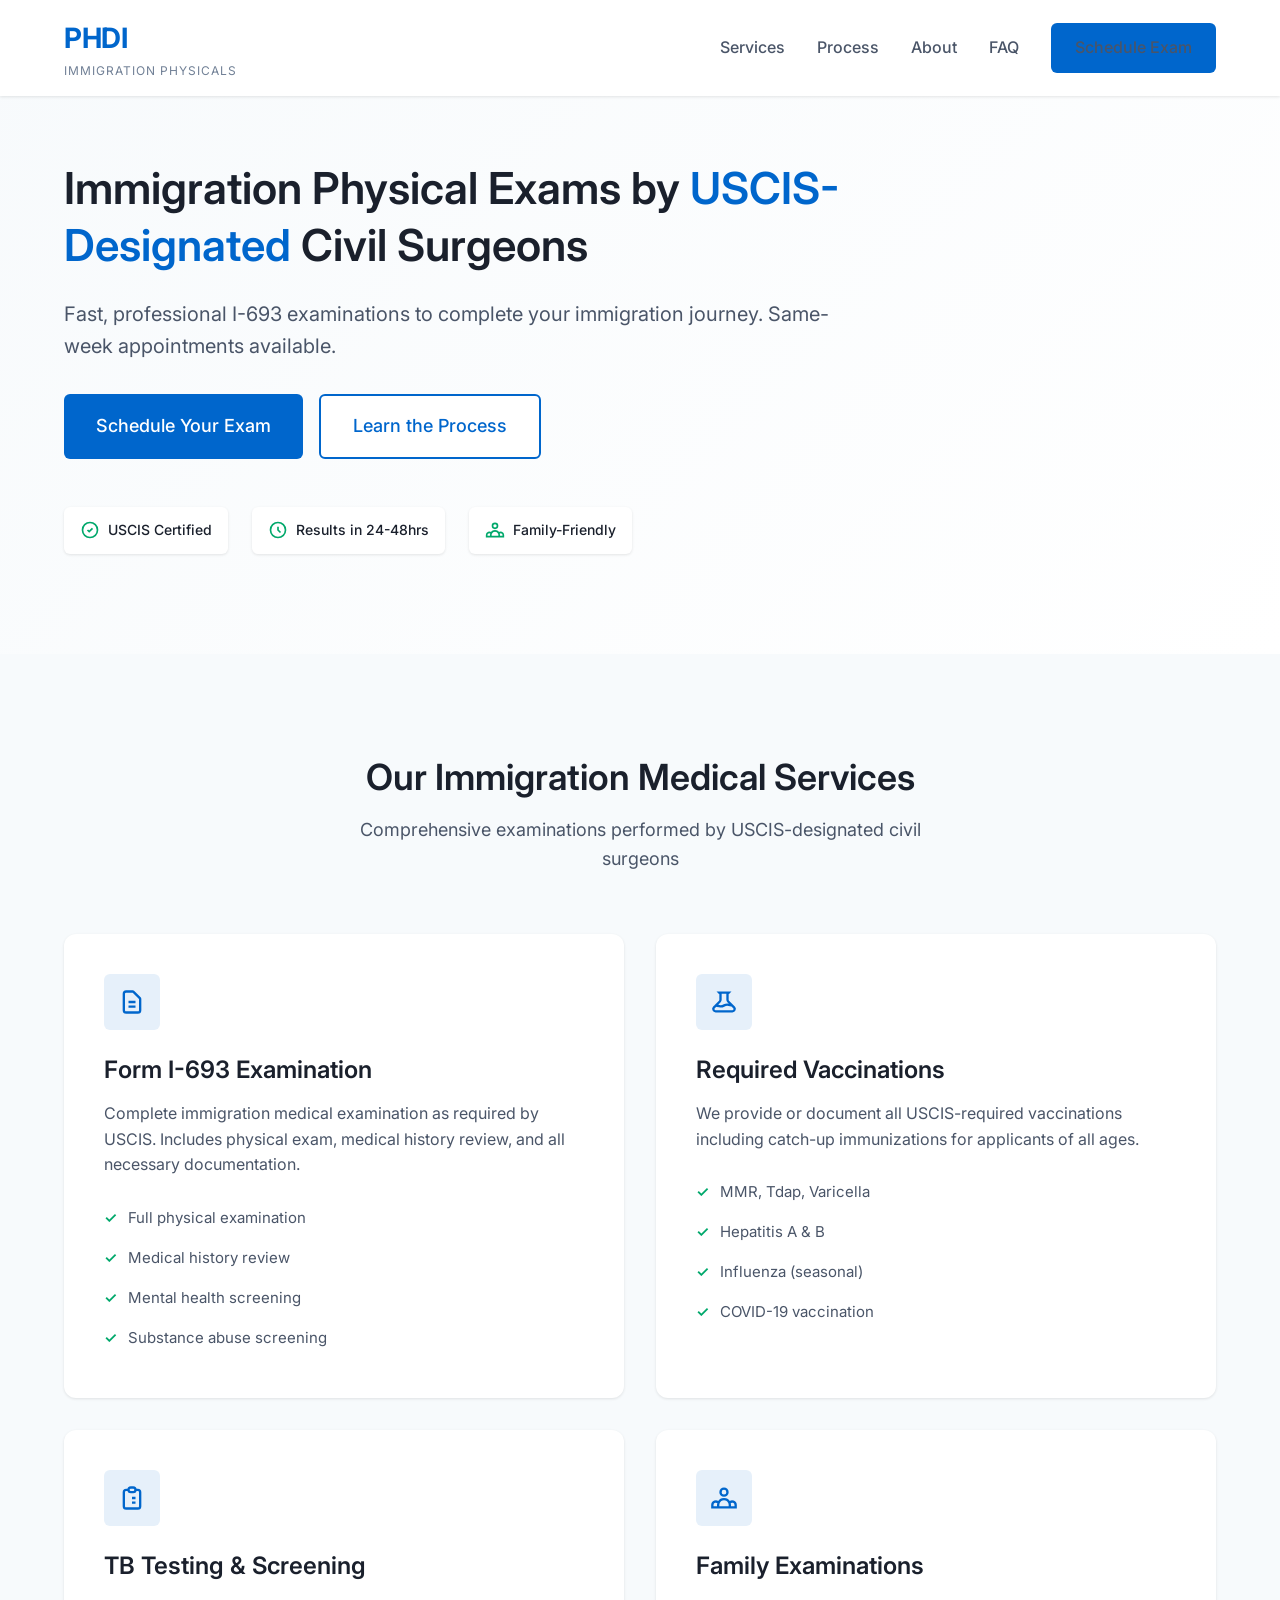
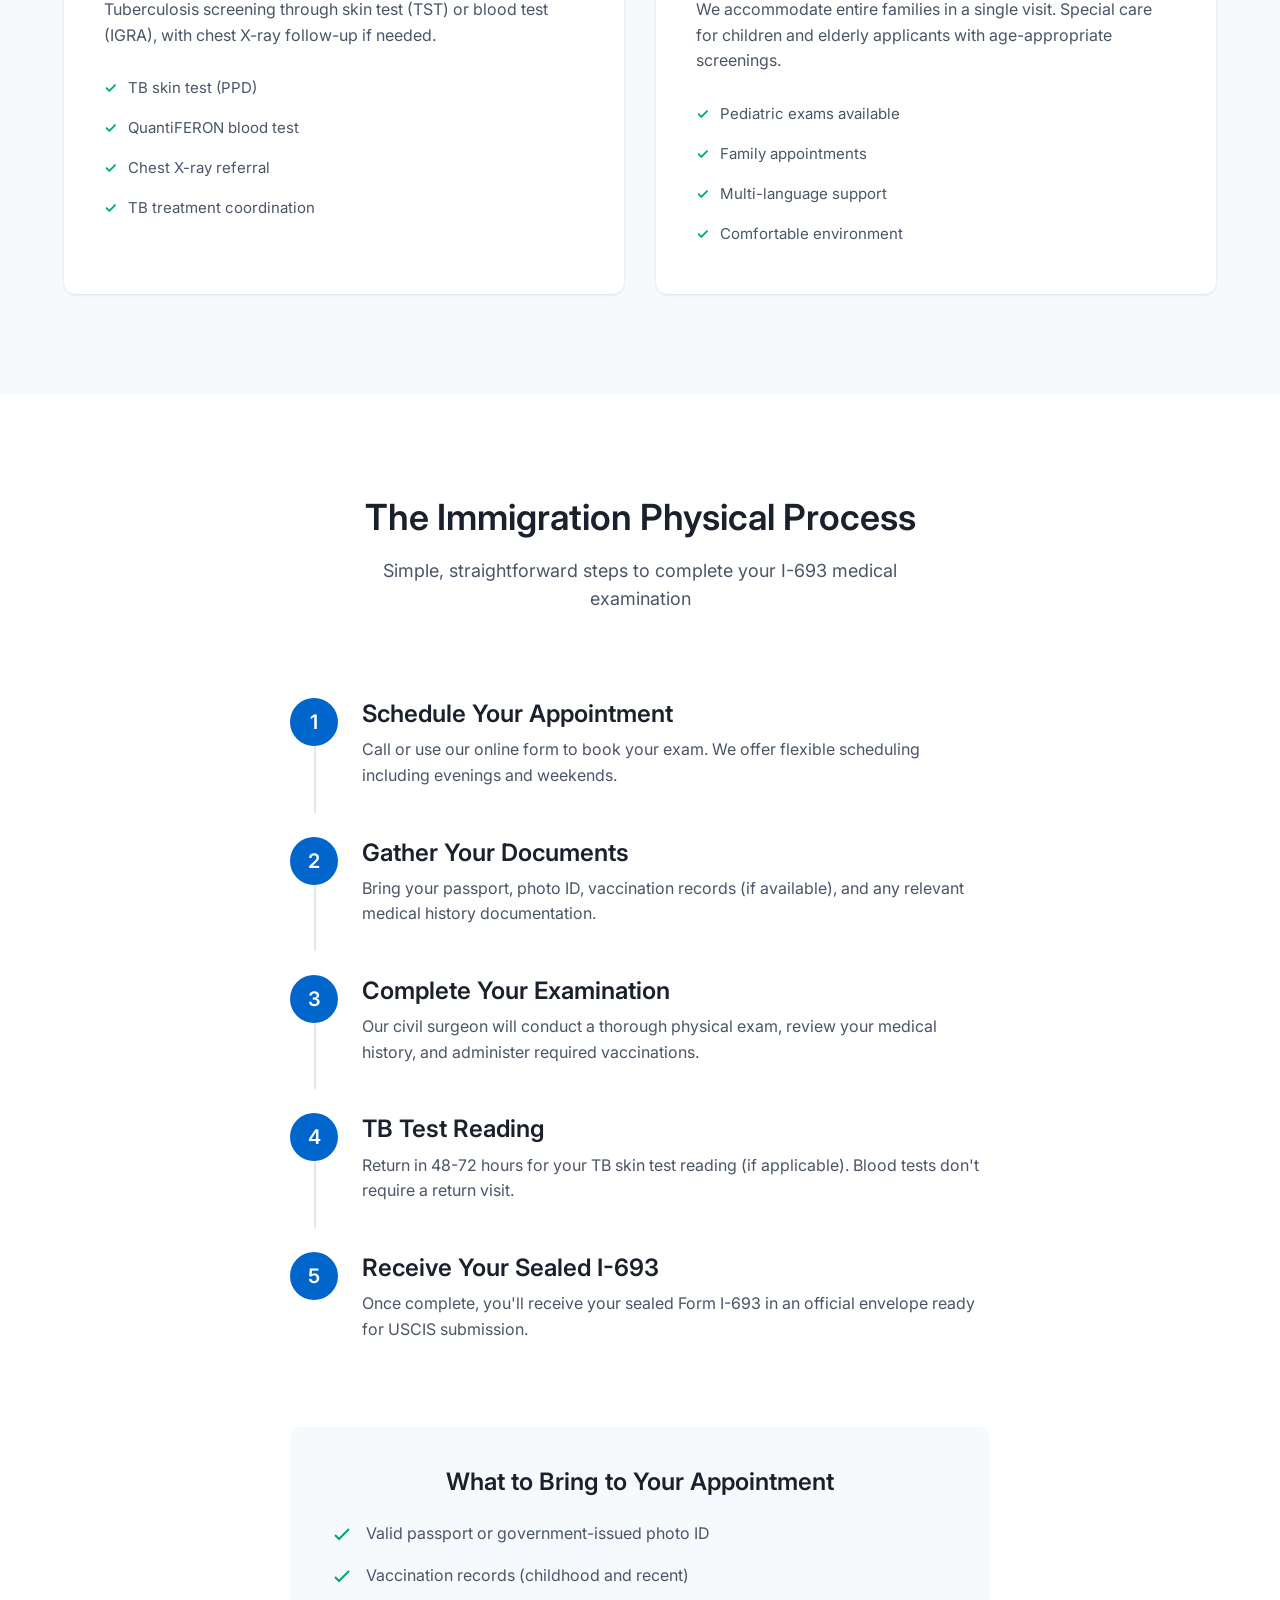
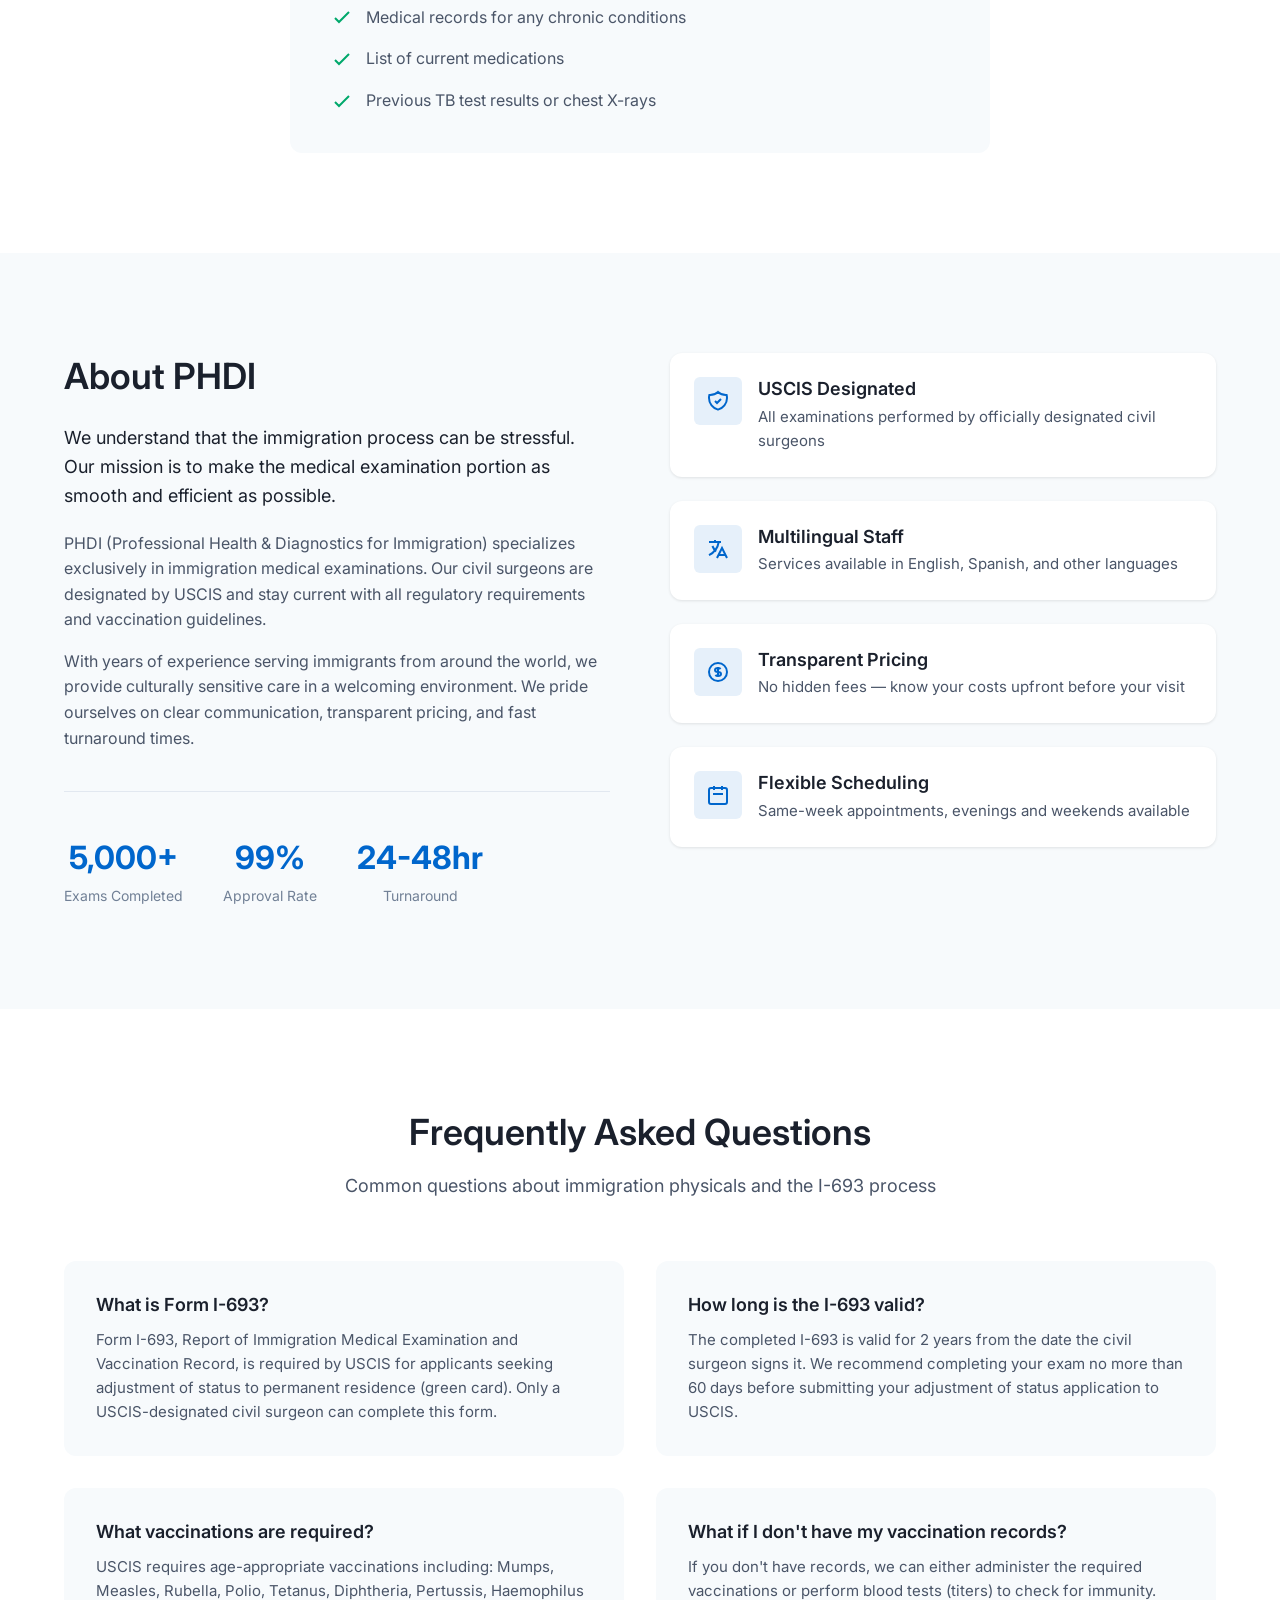
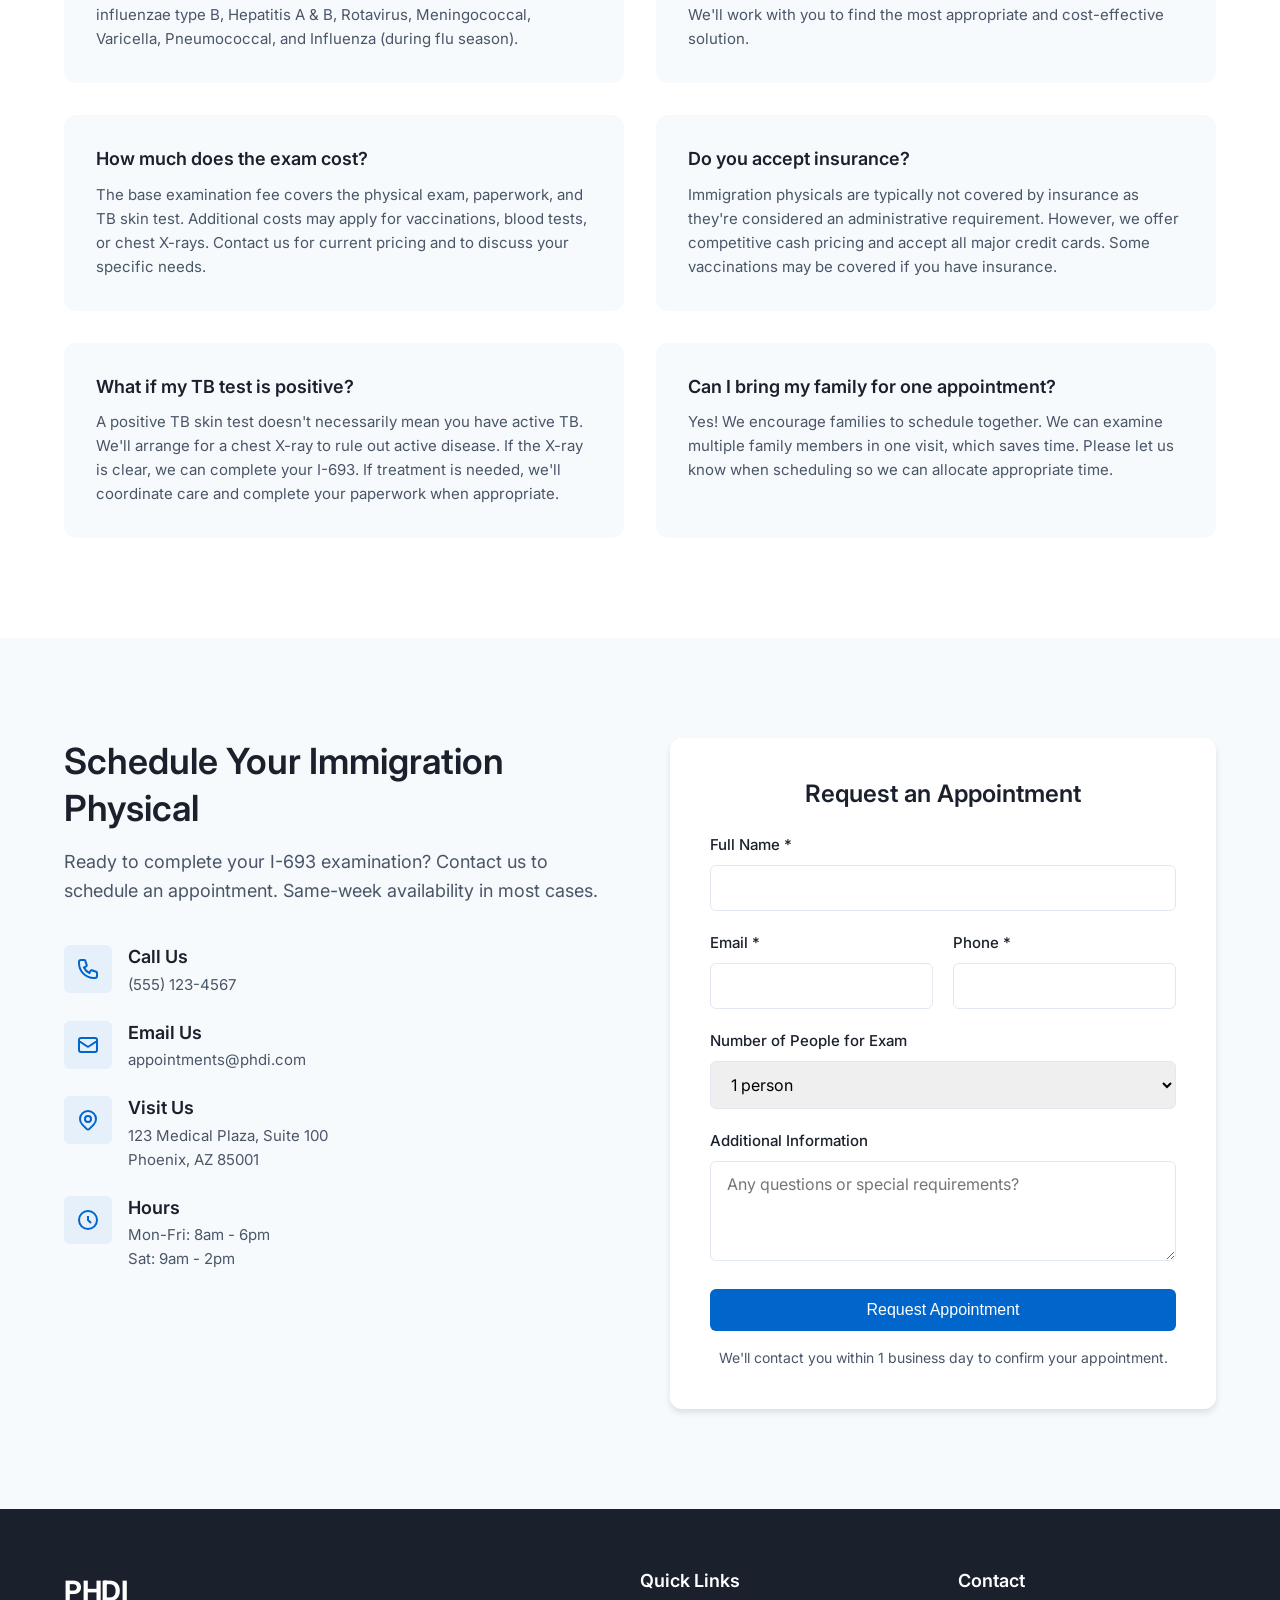
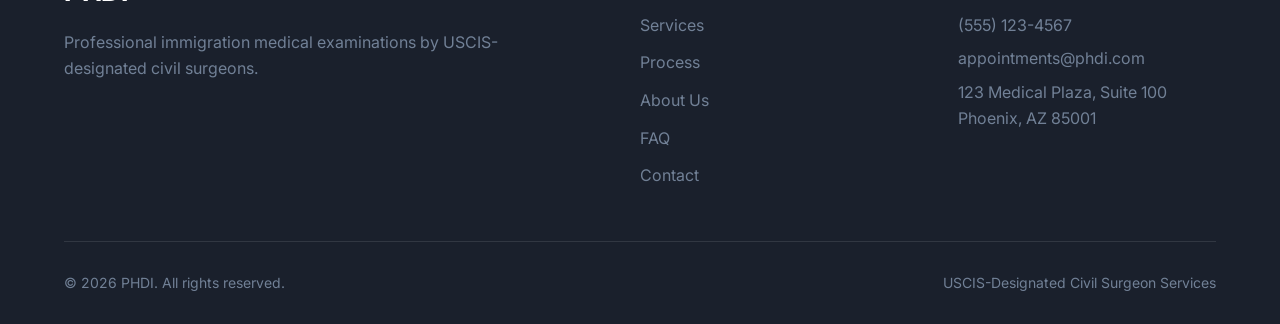
==== index.html @ cd620ff7 "Initial commit: PHDI Immigration Physicals website" ====
<!DOCTYPE html>
<html lang="en">
<head>
    <meta charset="UTF-8">
    <meta name="viewport" content="width=device-width, initial-scale=1.0">
    <title>PHDI - Immigration Physical Exams | I-693 Civil Surgeon</title>
    <meta name="description" content="PHDI provides professional immigration physical examinations and I-693 civil surgeon services. Fast, thorough, and USCIS-compliant.">
    <link rel="preconnect" href="https://fonts.googleapis.com">
    <link rel="preconnect" href="https://fonts.gstatic.com" crossorigin>
    <link href="https://fonts.googleapis.com/css2?family=Inter:wght@300;400;500;600;700&display=swap" rel="stylesheet">
    <link rel="stylesheet" href="styles.css">
</head>
<body>
    <!-- Navigation -->
    <nav class="navbar">
        <div class="container nav-container">
            <a href="#" class="logo">
                <span class="logo-text">PHDI</span>
                <span class="logo-tagline">Immigration Physicals</span>
            </a>
            <button class="mobile-menu-btn" aria-label="Toggle menu">
                <span></span>
                <span></span>
                <span></span>
            </button>
            <ul class="nav-links">
                <li><a href="#services">Services</a></li>
                <li><a href="#process">Process</a></li>
                <li><a href="#about">About</a></li>
                <li><a href="#faq">FAQ</a></li>
                <li><a href="#contact" class="btn btn-primary">Schedule Exam</a></li>
            </ul>
        </div>
    </nav>

    <!-- Hero Section -->
    <section class="hero">
        <div class="container">
            <div class="hero-content">
                <h1>Immigration Physical Exams by <span class="highlight">USCIS-Designated</span> Civil Surgeons</h1>
                <p class="hero-subtitle">Fast, professional I-693 examinations to complete your immigration journey. Same-week appointments available.</p>
                <div class="hero-cta">
                    <a href="#contact" class="btn btn-primary btn-large">Schedule Your Exam</a>
                    <a href="#process" class="btn btn-secondary btn-large">Learn the Process</a>
                </div>
                <div class="hero-badges">
                    <div class="badge">
                        <svg viewBox="0 0 24 24" fill="none" stroke="currentColor" stroke-width="2">
                            <path d="M9 12l2 2 4-4m6 2a9 9 0 11-18 0 9 9 0 0118 0z"/>
                        </svg>
                        <span>USCIS Certified</span>
                    </div>
                    <div class="badge">
                        <svg viewBox="0 0 24 24" fill="none" stroke="currentColor" stroke-width="2">
                            <path d="M12 8v4l3 3m6-3a9 9 0 11-18 0 9 9 0 0118 0z"/>
                        </svg>
                        <span>Results in 24-48hrs</span>
                    </div>
                    <div class="badge">
                        <svg viewBox="0 0 24 24" fill="none" stroke="currentColor" stroke-width="2">
                            <path d="M17 20h5v-2a3 3 0 00-5.356-1.857M17 20H7m10 0v-2c0-.656-.126-1.283-.356-1.857M7 20H2v-2a3 3 0 015.356-1.857M7 20v-2c0-.656.126-1.283.356-1.857m0 0a5.002 5.002 0 019.288 0M15 7a3 3 0 11-6 0 3 3 0 016 0z"/>
                        </svg>
                        <span>Family-Friendly</span>
                    </div>
                </div>
            </div>
        </div>
    </section>

    <!-- Services Section -->
    <section id="services" class="services">
        <div class="container">
            <div class="section-header">
                <h2>Our Immigration Medical Services</h2>
                <p>Comprehensive examinations performed by USCIS-designated civil surgeons</p>
            </div>
            <div class="services-grid">
                <div class="service-card">
                    <div class="service-icon">
                        <svg viewBox="0 0 24 24" fill="none" stroke="currentColor" stroke-width="2">
                            <path d="M9 12h6m-6 4h6m2 5H7a2 2 0 01-2-2V5a2 2 0 012-2h5.586a1 1 0 01.707.293l5.414 5.414a1 1 0 01.293.707V19a2 2 0 01-2 2z"/>
                        </svg>
                    </div>
                    <h3>Form I-693 Examination</h3>
                    <p>Complete immigration medical examination as required by USCIS. Includes physical exam, medical history review, and all necessary documentation.</p>
                    <ul class="service-features">
                        <li>Full physical examination</li>
                        <li>Medical history review</li>
                        <li>Mental health screening</li>
                        <li>Substance abuse screening</li>
                    </ul>
                </div>
                <div class="service-card">
                    <div class="service-icon">
                        <svg viewBox="0 0 24 24" fill="none" stroke="currentColor" stroke-width="2">
                            <path d="M19.428 15.428a2 2 0 00-1.022-.547l-2.387-.477a6 6 0 00-3.86.517l-.318.158a6 6 0 01-3.86.517L6.05 15.21a2 2 0 00-1.806.547M8 4h8l-1 1v5.172a2 2 0 00.586 1.414l5 5c1.26 1.26.367 3.414-1.415 3.414H4.828c-1.782 0-2.674-2.154-1.414-3.414l5-5A2 2 0 009 10.172V5L8 4z"/>
                        </svg>
                    </div>
                    <h3>Required Vaccinations</h3>
                    <p>We provide or document all USCIS-required vaccinations including catch-up immunizations for applicants of all ages.</p>
                    <ul class="service-features">
                        <li>MMR, Tdap, Varicella</li>
                        <li>Hepatitis A & B</li>
                        <li>Influenza (seasonal)</li>
                        <li>COVID-19 vaccination</li>
                    </ul>
                </div>
                <div class="service-card">
                    <div class="service-icon">
                        <svg viewBox="0 0 24 24" fill="none" stroke="currentColor" stroke-width="2">
                            <path d="M9 5H7a2 2 0 00-2 2v12a2 2 0 002 2h10a2 2 0 002-2V7a2 2 0 00-2-2h-2M9 5a2 2 0 002 2h2a2 2 0 002-2M9 5a2 2 0 012-2h2a2 2 0 012 2m-3 7h3m-3 4h3m-6-4h.01M9 16h.01"/>
                        </svg>
                    </div>
                    <h3>TB Testing & Screening</h3>
                    <p>Tuberculosis screening through skin test (TST) or blood test (IGRA), with chest X-ray follow-up if needed.</p>
                    <ul class="service-features">
                        <li>TB skin test (PPD)</li>
                        <li>QuantiFERON blood test</li>
                        <li>Chest X-ray referral</li>
                        <li>TB treatment coordination</li>
                    </ul>
                </div>
                <div class="service-card">
                    <div class="service-icon">
                        <svg viewBox="0 0 24 24" fill="none" stroke="currentColor" stroke-width="2">
                            <path d="M17 20h5v-2a3 3 0 00-5.356-1.857M17 20H7m10 0v-2c0-.656-.126-1.283-.356-1.857M7 20H2v-2a3 3 0 015.356-1.857M7 20v-2c0-.656.126-1.283.356-1.857m0 0a5.002 5.002 0 019.288 0M15 7a3 3 0 11-6 0 3 3 0 016 0z"/>
                        </svg>
                    </div>
                    <h3>Family Examinations</h3>
                    <p>We accommodate entire families in a single visit. Special care for children and elderly applicants with age-appropriate screenings.</p>
                    <ul class="service-features">
                        <li>Pediatric exams available</li>
                        <li>Family appointments</li>
                        <li>Multi-language support</li>
                        <li>Comfortable environment</li>
                    </ul>
                </div>
            </div>
        </div>
    </section>

    <!-- Process Section -->
    <section id="process" class="process">
        <div class="container">
            <div class="section-header">
                <h2>The Immigration Physical Process</h2>
                <p>Simple, straightforward steps to complete your I-693 medical examination</p>
            </div>
            <div class="process-timeline">
                <div class="process-step">
                    <div class="step-number">1</div>
                    <div class="step-content">
                        <h3>Schedule Your Appointment</h3>
                        <p>Call or use our online form to book your exam. We offer flexible scheduling including evenings and weekends.</p>
                    </div>
                </div>
                <div class="process-step">
                    <div class="step-number">2</div>
                    <div class="step-content">
                        <h3>Gather Your Documents</h3>
                        <p>Bring your passport, photo ID, vaccination records (if available), and any relevant medical history documentation.</p>
                    </div>
                </div>
                <div class="process-step">
                    <div class="step-number">3</div>
                    <div class="step-content">
                        <h3>Complete Your Examination</h3>
                        <p>Our civil surgeon will conduct a thorough physical exam, review your medical history, and administer required vaccinations.</p>
                    </div>
                </div>
                <div class="process-step">
                    <div class="step-number">4</div>
                    <div class="step-content">
                        <h3>TB Test Reading</h3>
                        <p>Return in 48-72 hours for your TB skin test reading (if applicable). Blood tests don't require a return visit.</p>
                    </div>
                </div>
                <div class="process-step">
                    <div class="step-number">5</div>
                    <div class="step-content">
                        <h3>Receive Your Sealed I-693</h3>
                        <p>Once complete, you'll receive your sealed Form I-693 in an official envelope ready for USCIS submission.</p>
                    </div>
                </div>
            </div>
            <div class="process-cta">
                <h3>What to Bring to Your Appointment</h3>
                <div class="checklist">
                    <div class="checklist-item">
                        <svg viewBox="0 0 24 24" fill="none" stroke="currentColor" stroke-width="2">
                            <path d="M5 13l4 4L19 7"/>
                        </svg>
                        <span>Valid passport or government-issued photo ID</span>
                    </div>
                    <div class="checklist-item">
                        <svg viewBox="0 0 24 24" fill="none" stroke="currentColor" stroke-width="2">
                            <path d="M5 13l4 4L19 7"/>
                        </svg>
                        <span>Vaccination records (childhood and recent)</span>
                    </div>
                    <div class="checklist-item">
                        <svg viewBox="0 0 24 24" fill="none" stroke="currentColor" stroke-width="2">
                            <path d="M5 13l4 4L19 7"/>
                        </svg>
                        <span>Medical records for any chronic conditions</span>
                    </div>
                    <div class="checklist-item">
                        <svg viewBox="0 0 24 24" fill="none" stroke="currentColor" stroke-width="2">
                            <path d="M5 13l4 4L19 7"/>
                        </svg>
                        <span>List of current medications</span>
                    </div>
                    <div class="checklist-item">
                        <svg viewBox="0 0 24 24" fill="none" stroke="currentColor" stroke-width="2">
                            <path d="M5 13l4 4L19 7"/>
                        </svg>
                        <span>Previous TB test results or chest X-rays</span>
                    </div>
                </div>
            </div>
        </div>
    </section>

    <!-- About Section -->
    <section id="about" class="about">
        <div class="container">
            <div class="about-grid">
                <div class="about-content">
                    <h2>About PHDI</h2>
                    <p class="lead">We understand that the immigration process can be stressful. Our mission is to make the medical examination portion as smooth and efficient as possible.</p>
                    <p>PHDI (Professional Health & Diagnostics for Immigration) specializes exclusively in immigration medical examinations. Our civil surgeons are designated by USCIS and stay current with all regulatory requirements and vaccination guidelines.</p>
                    <p>With years of experience serving immigrants from around the world, we provide culturally sensitive care in a welcoming environment. We pride ourselves on clear communication, transparent pricing, and fast turnaround times.</p>
                    <div class="about-stats">
                        <div class="stat">
                            <span class="stat-number">5,000+</span>
                            <span class="stat-label">Exams Completed</span>
                        </div>
                        <div class="stat">
                            <span class="stat-number">99%</span>
                            <span class="stat-label">Approval Rate</span>
                        </div>
                        <div class="stat">
                            <span class="stat-number">24-48hr</span>
                            <span class="stat-label">Turnaround</span>
                        </div>
                    </div>
                </div>
                <div class="about-features">
                    <div class="feature">
                        <div class="feature-icon">
                            <svg viewBox="0 0 24 24" fill="none" stroke="currentColor" stroke-width="2">
                                <path d="M9 12l2 2 4-4m5.618-4.016A11.955 11.955 0 0112 2.944a11.955 11.955 0 01-8.618 3.04A12.02 12.02 0 003 9c0 5.591 3.824 10.29 9 11.622 5.176-1.332 9-6.03 9-11.622 0-1.042-.133-2.052-.382-3.016z"/>
                            </svg>
                        </div>
                        <div>
                            <h4>USCIS Designated</h4>
                            <p>All examinations performed by officially designated civil surgeons</p>
                        </div>
                    </div>
                    <div class="feature">
                        <div class="feature-icon">
                            <svg viewBox="0 0 24 24" fill="none" stroke="currentColor" stroke-width="2">
                                <path d="M3 5h12M9 3v2m1.048 9.5A18.022 18.022 0 016.412 9m6.088 9h7M11 21l5-10 5 10M12.751 5C11.783 10.77 8.07 15.61 3 18.129"/>
                            </svg>
                        </div>
                        <div>
                            <h4>Multilingual Staff</h4>
                            <p>Services available in English, Spanish, and other languages</p>
                        </div>
                    </div>
                    <div class="feature">
                        <div class="feature-icon">
                            <svg viewBox="0 0 24 24" fill="none" stroke="currentColor" stroke-width="2">
                                <path d="M12 8c-1.657 0-3 .895-3 2s1.343 2 3 2 3 .895 3 2-1.343 2-3 2m0-8c1.11 0 2.08.402 2.599 1M12 8V7m0 1v8m0 0v1m0-1c-1.11 0-2.08-.402-2.599-1M21 12a9 9 0 11-18 0 9 9 0 0118 0z"/>
                            </svg>
                        </div>
                        <div>
                            <h4>Transparent Pricing</h4>
                            <p>No hidden fees — know your costs upfront before your visit</p>
                        </div>
                    </div>
                    <div class="feature">
                        <div class="feature-icon">
                            <svg viewBox="0 0 24 24" fill="none" stroke="currentColor" stroke-width="2">
                                <path d="M8 7V3m8 4V3m-9 8h10M5 21h14a2 2 0 002-2V7a2 2 0 00-2-2H5a2 2 0 00-2 2v12a2 2 0 002 2z"/>
                            </svg>
                        </div>
                        <div>
                            <h4>Flexible Scheduling</h4>
                            <p>Same-week appointments, evenings and weekends available</p>
                        </div>
                    </div>
                </div>
            </div>
        </div>
    </section>

    <!-- FAQ Section -->
    <section id="faq" class="faq">
        <div class="container">
            <div class="section-header">
                <h2>Frequently Asked Questions</h2>
                <p>Common questions about immigration physicals and the I-693 process</p>
            </div>
            <div class="faq-grid">
                <div class="faq-item">
                    <h3>What is Form I-693?</h3>
                    <p>Form I-693, Report of Immigration Medical Examination and Vaccination Record, is required by USCIS for applicants seeking adjustment of status to permanent residence (green card). Only a USCIS-designated civil surgeon can complete this form.</p>
                </div>
                <div class="faq-item">
                    <h3>How long is the I-693 valid?</h3>
                    <p>The completed I-693 is valid for 2 years from the date the civil surgeon signs it. We recommend completing your exam no more than 60 days before submitting your adjustment of status application to USCIS.</p>
                </div>
                <div class="faq-item">
                    <h3>What vaccinations are required?</h3>
                    <p>USCIS requires age-appropriate vaccinations including: Mumps, Measles, Rubella, Polio, Tetanus, Diphtheria, Pertussis, Haemophilus influenzae type B, Hepatitis A & B, Rotavirus, Meningococcal, Varicella, Pneumococcal, and Influenza (during flu season).</p>
                </div>
                <div class="faq-item">
                    <h3>What if I don't have my vaccination records?</h3>
                    <p>If you don't have records, we can either administer the required vaccinations or perform blood tests (titers) to check for immunity. We'll work with you to find the most appropriate and cost-effective solution.</p>
                </div>
                <div class="faq-item">
                    <h3>How much does the exam cost?</h3>
                    <p>The base examination fee covers the physical exam, paperwork, and TB skin test. Additional costs may apply for vaccinations, blood tests, or chest X-rays. Contact us for current pricing and to discuss your specific needs.</p>
                </div>
                <div class="faq-item">
                    <h3>Do you accept insurance?</h3>
                    <p>Immigration physicals are typically not covered by insurance as they're considered an administrative requirement. However, we offer competitive cash pricing and accept all major credit cards. Some vaccinations may be covered if you have insurance.</p>
                </div>
                <div class="faq-item">
                    <h3>What if my TB test is positive?</h3>
                    <p>A positive TB skin test doesn't necessarily mean you have active TB. We'll arrange for a chest X-ray to rule out active disease. If the X-ray is clear, we can complete your I-693. If treatment is needed, we'll coordinate care and complete your paperwork when appropriate.</p>
                </div>
                <div class="faq-item">
                    <h3>Can I bring my family for one appointment?</h3>
                    <p>Yes! We encourage families to schedule together. We can examine multiple family members in one visit, which saves time. Please let us know when scheduling so we can allocate appropriate time.</p>
                </div>
            </div>
        </div>
    </section>

    <!-- Contact Section -->
    <section id="contact" class="contact">
        <div class="container">
            <div class="contact-grid">
                <div class="contact-info">
                    <h2>Schedule Your Immigration Physical</h2>
                    <p>Ready to complete your I-693 examination? Contact us to schedule an appointment. Same-week availability in most cases.</p>
                    
                    <div class="contact-methods">
                        <div class="contact-method">
                            <div class="contact-icon">
                                <svg viewBox="0 0 24 24" fill="none" stroke="currentColor" stroke-width="2">
                                    <path d="M3 5a2 2 0 012-2h3.28a1 1 0 01.948.684l1.498 4.493a1 1 0 01-.502 1.21l-2.257 1.13a11.042 11.042 0 005.516 5.516l1.13-2.257a1 1 0 011.21-.502l4.493 1.498a1 1 0 01.684.949V19a2 2 0 01-2 2h-1C9.716 21 3 14.284 3 6V5z"/>
                                </svg>
                            </div>
                            <div>
                                <h4>Call Us</h4>
                                <p>(555) 123-4567</p>
                            </div>
                        </div>
                        <div class="contact-method">
                            <div class="contact-icon">
                                <svg viewBox="0 0 24 24" fill="none" stroke="currentColor" stroke-width="2">
                                    <path d="M3 8l7.89 5.26a2 2 0 002.22 0L21 8M5 19h14a2 2 0 002-2V7a2 2 0 00-2-2H5a2 2 0 00-2 2v10a2 2 0 002 2z"/>
                                </svg>
                            </div>
                            <div>
                                <h4>Email Us</h4>
                                <p>appointments@phdi.com</p>
                            </div>
                        </div>
                        <div class="contact-method">
                            <div class="contact-icon">
                                <svg viewBox="0 0 24 24" fill="none" stroke="currentColor" stroke-width="2">
                                    <path d="M17.657 16.657L13.414 20.9a1.998 1.998 0 01-2.827 0l-4.244-4.243a8 8 0 1111.314 0z"/>
                                    <path d="M15 11a3 3 0 11-6 0 3 3 0 016 0z"/>
                                </svg>
                            </div>
                            <div>
                                <h4>Visit Us</h4>
                                <p>123 Medical Plaza, Suite 100<br>Phoenix, AZ 85001</p>
                            </div>
                        </div>
                        <div class="contact-method">
                            <div class="contact-icon">
                                <svg viewBox="0 0 24 24" fill="none" stroke="currentColor" stroke-width="2">
                                    <path d="M12 8v4l3 3m6-3a9 9 0 11-18 0 9 9 0 0118 0z"/>
                                </svg>
                            </div>
                            <div>
                                <h4>Hours</h4>
                                <p>Mon-Fri: 8am - 6pm<br>Sat: 9am - 2pm</p>
                            </div>
                        </div>
                    </div>
                </div>
                <div class="contact-form-wrapper">
                    <form class="contact-form" id="contactForm">
                        <h3>Request an Appointment</h3>
                        <div class="form-group">
                            <label for="name">Full Name *</label>
                            <input type="text" id="name" name="name" required>
                        </div>
                        <div class="form-row">
                            <div class="form-group">
                                <label for="email">Email *</label>
                                <input type="email" id="email" name="email" required>
                            </div>
                            <div class="form-group">
                                <label for="phone">Phone *</label>
                                <input type="tel" id="phone" name="phone" required>
                            </div>
                        </div>
                        <div class="form-group">
                            <label for="people">Number of People for Exam</label>
                            <select id="people" name="people">
                                <option value="1">1 person</option>
                                <option value="2">2 people</option>
                                <option value="3">3 people</option>
                                <option value="4">4 people</option>
                                <option value="5+">5 or more</option>
                            </select>
                        </div>
                        <div class="form-group">
                            <label for="message">Additional Information</label>
                            <textarea id="message" name="message" rows="3" placeholder="Any questions or special requirements?"></textarea>
                        </div>
                        <button type="submit" class="btn btn-primary btn-block">Request Appointment</button>
                        <p class="form-note">We'll contact you within 1 business day to confirm your appointment.</p>
                    </form>
                </div>
            </div>
        </div>
    </section>

    <!-- Footer -->
    <footer class="footer">
        <div class="container">
            <div class="footer-content">
                <div class="footer-brand">
                    <span class="logo-text">PHDI</span>
                    <p>Professional immigration medical examinations by USCIS-designated civil surgeons.</p>
                </div>
                <div class="footer-links">
                    <h4>Quick Links</h4>
                    <ul>
                        <li><a href="#services">Services</a></li>
                        <li><a href="#process">Process</a></li>
                        <li><a href="#about">About Us</a></li>
                        <li><a href="#faq">FAQ</a></li>
                        <li><a href="#contact">Contact</a></li>
                    </ul>
                </div>
                <div class="footer-contact">
                    <h4>Contact</h4>
                    <p>(555) 123-4567</p>
                    <p>appointments@phdi.com</p>
                    <p>123 Medical Plaza, Suite 100<br>Phoenix, AZ 85001</p>
                </div>
            </div>
            <div class="footer-bottom">
                <p>&copy; 2026 PHDI. All rights reserved.</p>
                <p>USCIS-Designated Civil Surgeon Services</p>
            </div>
        </div>
    </footer>

    <script src="script.js"></script>
</body>
</html>
---- styles.css ----
/* CSS Variables */
:root {
    --primary: #0066CC;
    --primary-dark: #004C99;
    --primary-light: #E6F0FA;
    --secondary: #00A86B;
    --text-dark: #1A202C;
    --text-medium: #4A5568;
    --text-light: #718096;
    --bg-white: #FFFFFF;
    --bg-light: #F7FAFC;
    --bg-gray: #EDF2F7;
    --border: #E2E8F0;
    --shadow-sm: 0 1px 3px rgba(0,0,0,0.1);
    --shadow-md: 0 4px 6px rgba(0,0,0,0.1);
    --shadow-lg: 0 10px 25px rgba(0,0,0,0.1);
    --radius-sm: 6px;
    --radius-md: 12px;
    --radius-lg: 20px;
    --transition: all 0.3s ease;
}

/* Reset & Base */
*, *::before, *::after {
    box-sizing: border-box;
    margin: 0;
    padding: 0;
}

html {
    scroll-behavior: smooth;
}

body {
    font-family: 'Inter', -apple-system, BlinkMacSystemFont, 'Segoe UI', Roboto, sans-serif;
    font-size: 16px;
    line-height: 1.6;
    color: var(--text-dark);
    background: var(--bg-white);
}

.container {
    max-width: 1200px;
    margin: 0 auto;
    padding: 0 24px;
}

/* Typography */
h1, h2, h3, h4 {
    font-weight: 600;
    line-height: 1.3;
}

h1 { font-size: 2.75rem; }
h2 { font-size: 2.25rem; }
h3 { font-size: 1.5rem; }
h4 { font-size: 1.125rem; }

p { color: var(--text-medium); }

/* Buttons */
.btn {
    display: inline-flex;
    align-items: center;
    justify-content: center;
    padding: 12px 24px;
    font-size: 1rem;
    font-weight: 500;
    text-decoration: none;
    border-radius: var(--radius-sm);
    transition: var(--transition);
    cursor: pointer;
    border: none;
}

.btn-primary {
    background: var(--primary);
    color: white;
}

.btn-primary:hover {
    background: var(--primary-dark);
    transform: translateY(-2px);
    box-shadow: var(--shadow-md);
}

.btn-secondary {
    background: var(--bg-white);
    color: var(--primary);
    border: 2px solid var(--primary);
}

.btn-secondary:hover {
    background: var(--primary-light);
}

.btn-large {
    padding: 16px 32px;
    font-size: 1.125rem;
}

.btn-block {
    width: 100%;
}

/* Navigation */
.navbar {
    position: fixed;
    top: 0;
    left: 0;
    right: 0;
    background: var(--bg-white);
    box-shadow: var(--shadow-sm);
    z-index: 1000;
    padding: 16px 0;
}

.nav-container {
    display: flex;
    align-items: center;
    justify-content: space-between;
}

.logo {
    display: flex;
    flex-direction: column;
    text-decoration: none;
}

.logo-text {
    font-size: 1.75rem;
    font-weight: 700;
    color: var(--primary);
    letter-spacing: -0.5px;
}

.logo-tagline {
    font-size: 0.75rem;
    color: var(--text-light);
    text-transform: uppercase;
    letter-spacing: 1px;
}

.nav-links {
    display: flex;
    align-items: center;
    gap: 32px;
    list-style: none;
}

.nav-links a {
    text-decoration: none;
    color: var(--text-medium);
    font-weight: 500;
    transition: var(--transition);
}

.nav-links a:hover {
    color: var(--primary);
}

.mobile-menu-btn {
    display: none;
    flex-direction: column;
    gap: 5px;
    background: none;
    border: none;
    cursor: pointer;
    padding: 5px;
}

.mobile-menu-btn span {
    display: block;
    width: 24px;
    height: 2px;
    background: var(--text-dark);
    transition: var(--transition);
}

/* Hero Section */
.hero {
    padding: 160px 0 100px;
    background: linear-gradient(135deg, var(--bg-light) 0%, var(--bg-white) 100%);
}

.hero-content {
    max-width: 800px;
}

.hero h1 {
    margin-bottom: 24px;
}

.hero .highlight {
    color: var(--primary);
}

.hero-subtitle {
    font-size: 1.25rem;
    margin-bottom: 32px;
    color: var(--text-medium);
}

.hero-cta {
    display: flex;
    gap: 16px;
    margin-bottom: 48px;
    flex-wrap: wrap;
}

.hero-badges {
    display: flex;
    gap: 24px;
    flex-wrap: wrap;
}

.badge {
    display: flex;
    align-items: center;
    gap: 8px;
    padding: 12px 16px;
    background: var(--bg-white);
    border-radius: var(--radius-sm);
    box-shadow: var(--shadow-sm);
}

.badge svg {
    width: 20px;
    height: 20px;
    color: var(--secondary);
}

.badge span {
    font-size: 0.875rem;
    font-weight: 500;
    color: var(--text-dark);
}

/* Section Styles */
section {
    padding: 100px 0;
}

.section-header {
    text-align: center;
    max-width: 600px;
    margin: 0 auto 60px;
}

.section-header h2 {
    margin-bottom: 16px;
}

.section-header p {
    font-size: 1.125rem;
}

/* Services Section */
.services {
    background: var(--bg-light);
}

.services-grid {
    display: grid;
    grid-template-columns: repeat(2, 1fr);
    gap: 32px;
}

.service-card {
    background: var(--bg-white);
    padding: 40px;
    border-radius: var(--radius-md);
    box-shadow: var(--shadow-sm);
    transition: var(--transition);
}

.service-card:hover {
    transform: translateY(-4px);
    box-shadow: var(--shadow-lg);
}

.service-icon {
    width: 56px;
    height: 56px;
    background: var(--primary-light);
    border-radius: var(--radius-sm);
    display: flex;
    align-items: center;
    justify-content: center;
    margin-bottom: 24px;
}

.service-icon svg {
    width: 28px;
    height: 28px;
    color: var(--primary);
}

.service-card h3 {
    margin-bottom: 16px;
    color: var(--text-dark);
}

.service-card > p {
    margin-bottom: 20px;
}

.service-features {
    list-style: none;
}

.service-features li {
    padding: 8px 0;
    padding-left: 24px;
    position: relative;
    color: var(--text-medium);
    font-size: 0.9375rem;
}

.service-features li::before {
    content: "✓";
    position: absolute;
    left: 0;
    color: var(--secondary);
    font-weight: 600;
}

/* Process Section */
.process-timeline {
    max-width: 700px;
    margin: 0 auto 60px;
}

.process-step {
    display: flex;
    gap: 24px;
    padding: 24px 0;
    position: relative;
}

.process-step:not(:last-child)::after {
    content: "";
    position: absolute;
    left: 24px;
    top: 72px;
    bottom: 0;
    width: 2px;
    background: var(--border);
}

.step-number {
    width: 48px;
    height: 48px;
    background: var(--primary);
    color: white;
    border-radius: 50%;
    display: flex;
    align-items: center;
    justify-content: center;
    font-weight: 600;
    font-size: 1.25rem;
    flex-shrink: 0;
}

.step-content h3 {
    margin-bottom: 8px;
    color: var(--text-dark);
}

.process-cta {
    background: var(--bg-light);
    padding: 40px;
    border-radius: var(--radius-md);
    max-width: 700px;
    margin: 0 auto;
}

.process-cta h3 {
    margin-bottom: 24px;
    text-align: center;
}

.checklist {
    display: grid;
    gap: 16px;
}

.checklist-item {
    display: flex;
    align-items: center;
    gap: 12px;
}

.checklist-item svg {
    width: 24px;
    height: 24px;
    color: var(--secondary);
    flex-shrink: 0;
}

.checklist-item span {
    color: var(--text-medium);
}

/* About Section */
.about {
    background: var(--bg-light);
}

.about-grid {
    display: grid;
    grid-template-columns: 1fr 1fr;
    gap: 60px;
    align-items: start;
}

.about-content h2 {
    margin-bottom: 24px;
}

.about-content .lead {
    font-size: 1.125rem;
    color: var(--text-dark);
    margin-bottom: 20px;
}

.about-content p {
    margin-bottom: 16px;
}

.about-stats {
    display: flex;
    gap: 40px;
    margin-top: 40px;
    padding-top: 40px;
    border-top: 1px solid var(--border);
}

.stat {
    text-align: center;
}

.stat-number {
    display: block;
    font-size: 2rem;
    font-weight: 700;
    color: var(--primary);
}

.stat-label {
    font-size: 0.875rem;
    color: var(--text-light);
}

.about-features {
    display: grid;
    gap: 24px;
}

.feature {
    display: flex;
    gap: 16px;
    padding: 24px;
    background: var(--bg-white);
    border-radius: var(--radius-md);
    box-shadow: var(--shadow-sm);
}

.feature-icon {
    width: 48px;
    height: 48px;
    background: var(--primary-light);
    border-radius: var(--radius-sm);
    display: flex;
    align-items: center;
    justify-content: center;
    flex-shrink: 0;
}

.feature-icon svg {
    width: 24px;
    height: 24px;
    color: var(--primary);
}

.feature h4 {
    margin-bottom: 4px;
    color: var(--text-dark);
}

.feature p {
    font-size: 0.9375rem;
}

/* FAQ Section */
.faq-grid {
    display: grid;
    grid-template-columns: repeat(2, 1fr);
    gap: 32px;
}

.faq-item {
    padding: 32px;
    background: var(--bg-light);
    border-radius: var(--radius-md);
}

.faq-item h3 {
    font-size: 1.125rem;
    margin-bottom: 12px;
    color: var(--text-dark);
}

.faq-item p {
    font-size: 0.9375rem;
}

/* Contact Section */
.contact {
    background: var(--bg-light);
}

.contact-grid {
    display: grid;
    grid-template-columns: 1fr 1fr;
    gap: 60px;
}

.contact-info h2 {
    margin-bottom: 16px;
}

.contact-info > p {
    margin-bottom: 40px;
    font-size: 1.125rem;
}

.contact-methods {
    display: grid;
    gap: 24px;
}

.contact-method {
    display: flex;
    gap: 16px;
    align-items: flex-start;
}

.contact-icon {
    width: 48px;
    height: 48px;
    background: var(--primary-light);
    border-radius: var(--radius-sm);
    display: flex;
    align-items: center;
    justify-content: center;
    flex-shrink: 0;
}

.contact-icon svg {
    width: 24px;
    height: 24px;
    color: var(--primary);
}

.contact-method h4 {
    margin-bottom: 4px;
    color: var(--text-dark);
}

.contact-method p {
    font-size: 0.9375rem;
}

/* Contact Form */
.contact-form-wrapper {
    background: var(--bg-white);
    padding: 40px;
    border-radius: var(--radius-md);
    box-shadow: var(--shadow-md);
}

.contact-form h3 {
    margin-bottom: 24px;
    text-align: center;
}

.form-group {
    margin-bottom: 20px;
}

.form-row {
    display: grid;
    grid-template-columns: 1fr 1fr;
    gap: 20px;
}

.form-group label {
    display: block;
    margin-bottom: 8px;
    font-weight: 500;
    color: var(--text-dark);
    font-size: 0.9375rem;
}

.form-group input,
.form-group select,
.form-group textarea {
    width: 100%;
    padding: 12px 16px;
    border: 1px solid var(--border);
    border-radius: var(--radius-sm);
    font-size: 1rem;
    font-family: inherit;
    transition: var(--transition);
}

.form-group input:focus,
.form-group select:focus,
.form-group textarea:focus {
    outline: none;
    border-color: var(--primary);
    box-shadow: 0 0 0 3px var(--primary-light);
}

.form-group textarea {
    resize: vertical;
    min-height: 100px;
}

.form-note {
    text-align: center;
    font-size: 0.875rem;
    margin-top: 16px;
}

/* Footer */
.footer {
    background: var(--text-dark);
    color: white;
    padding: 60px 0 30px;
}

.footer-content {
    display: grid;
    grid-template-columns: 2fr 1fr 1fr;
    gap: 60px;
    margin-bottom: 40px;
}

.footer-brand .logo-text {
    color: white;
    margin-bottom: 16px;
    display: block;
}

.footer-brand p {
    color: var(--text-light);
}

.footer h4 {
    color: white;
    margin-bottom: 20px;
}

.footer-links ul {
    list-style: none;
}

.footer-links li {
    margin-bottom: 12px;
}

.footer-links a {
    color: var(--text-light);
    text-decoration: none;
    transition: var(--transition);
}

.footer-links a:hover {
    color: white;
}

.footer-contact p {
    color: var(--text-light);
    margin-bottom: 8px;
}

.footer-bottom {
    padding-top: 30px;
    border-top: 1px solid rgba(255,255,255,0.1);
    display: flex;
    justify-content: space-between;
}

.footer-bottom p {
    color: var(--text-light);
    font-size: 0.875rem;
}

/* Responsive Design */
@media (max-width: 992px) {
    h1 { font-size: 2.25rem; }
    h2 { font-size: 1.875rem; }
    
    .services-grid,
    .faq-grid {
        grid-template-columns: 1fr;
    }
    
    .about-grid,
    .contact-grid {
        grid-template-columns: 1fr;
        gap: 40px;
    }
    
    .footer-content {
        grid-template-columns: 1fr 1fr;
    }
}

@media (max-width: 768px) {
    .mobile-menu-btn {
        display: flex;
    }
    
    .nav-links {
        position: absolute;
        top: 100%;
        left: 0;
        right: 0;
        background: var(--bg-white);
        flex-direction: column;
        padding: 24px;
        gap: 16px;
        box-shadow: var(--shadow-md);
        display: none;
    }
    
    .nav-links.active {
        display: flex;
    }
    
    .hero {
        padding: 120px 0 60px;
    }
    
    h1 { font-size: 1.875rem; }
    
    .hero-cta {
        flex-direction: column;
    }
    
    .hero-badges {
        flex-direction: column;
    }
    
    .about-stats {
        flex-direction: column;
        gap: 24px;
    }
    
    .form-row {
        grid-template-columns: 1fr;
    }
    
    .footer-content {
        grid-template-columns: 1fr;
        gap: 40px;
    }
    
    .footer-bottom {
        flex-direction: column;
        gap: 8px;
        text-align: center;
    }
    
    section {
        padding: 60px 0;
    }
}

@media (max-width: 480px) {
    .container {
        padding: 0 16px;
    }
    
    .service-card,
    .contact-form-wrapper,
    .faq-item {
        padding: 24px;
    }
}
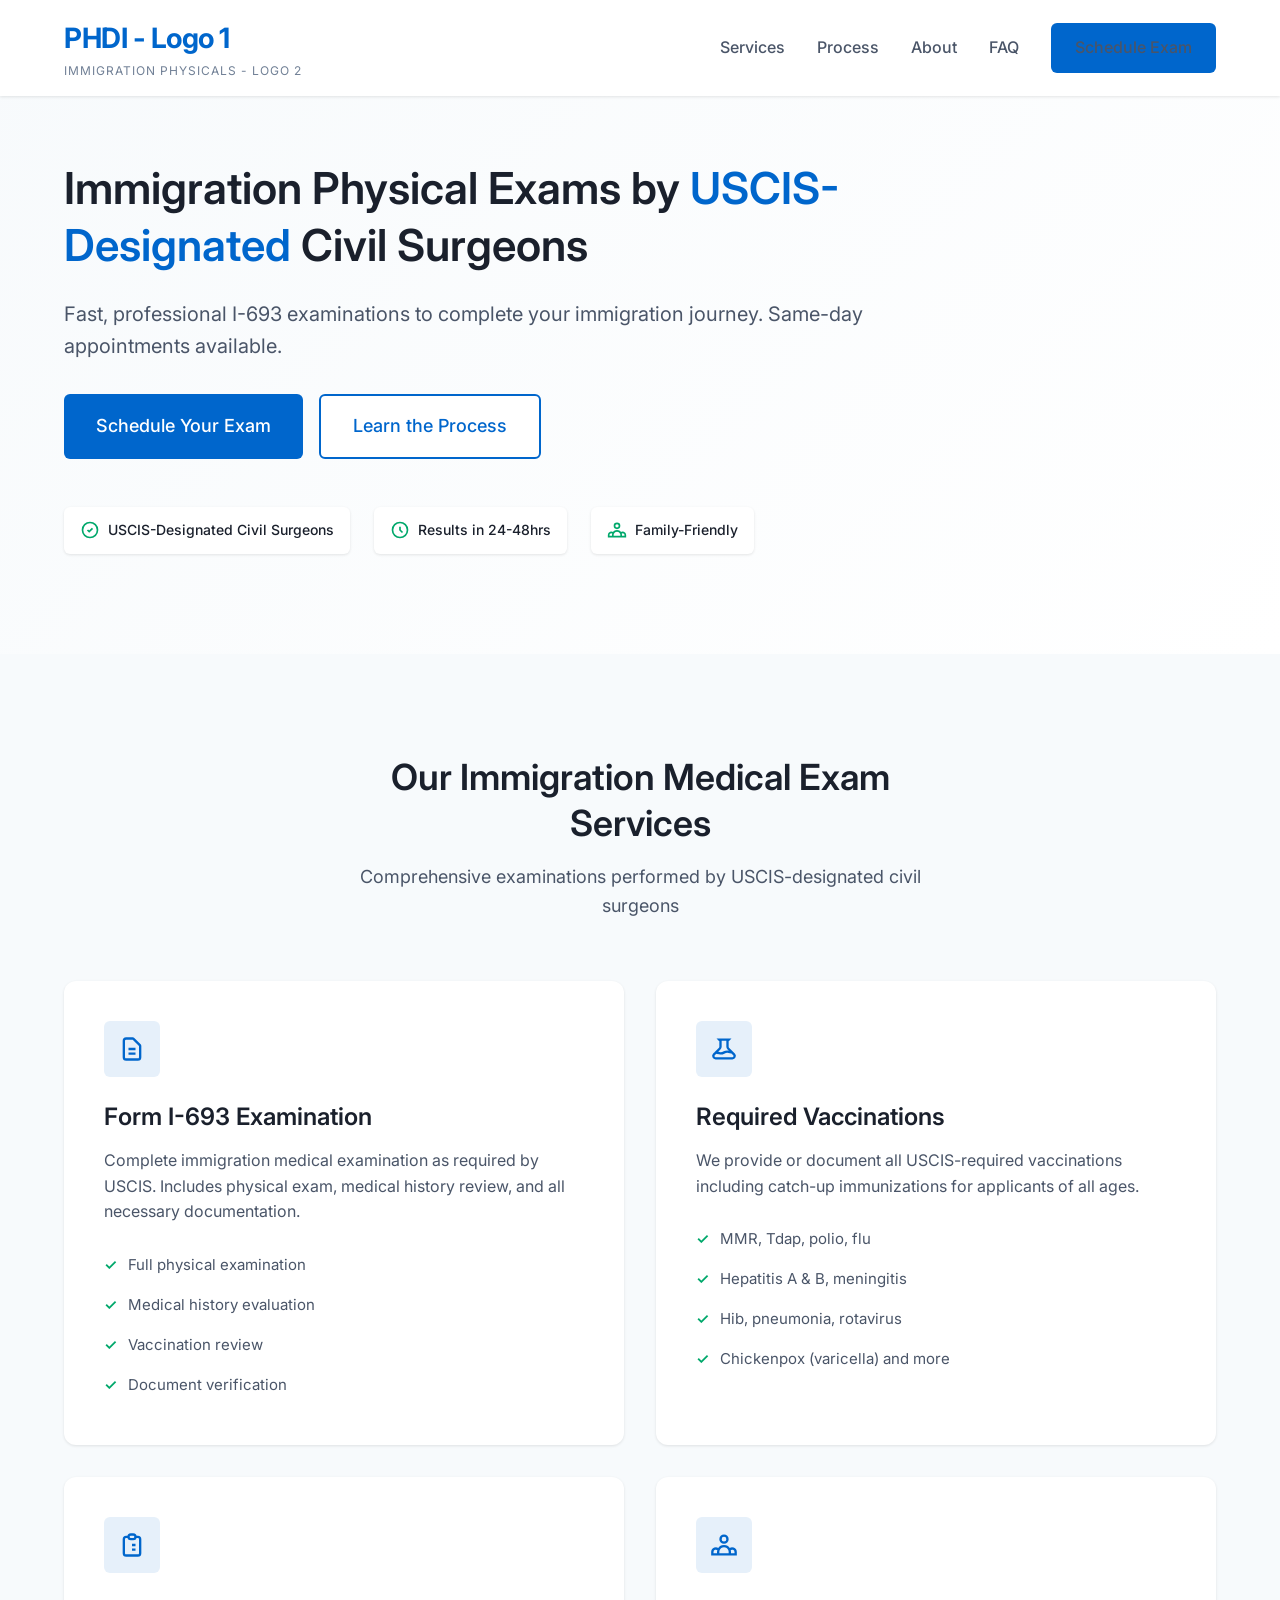
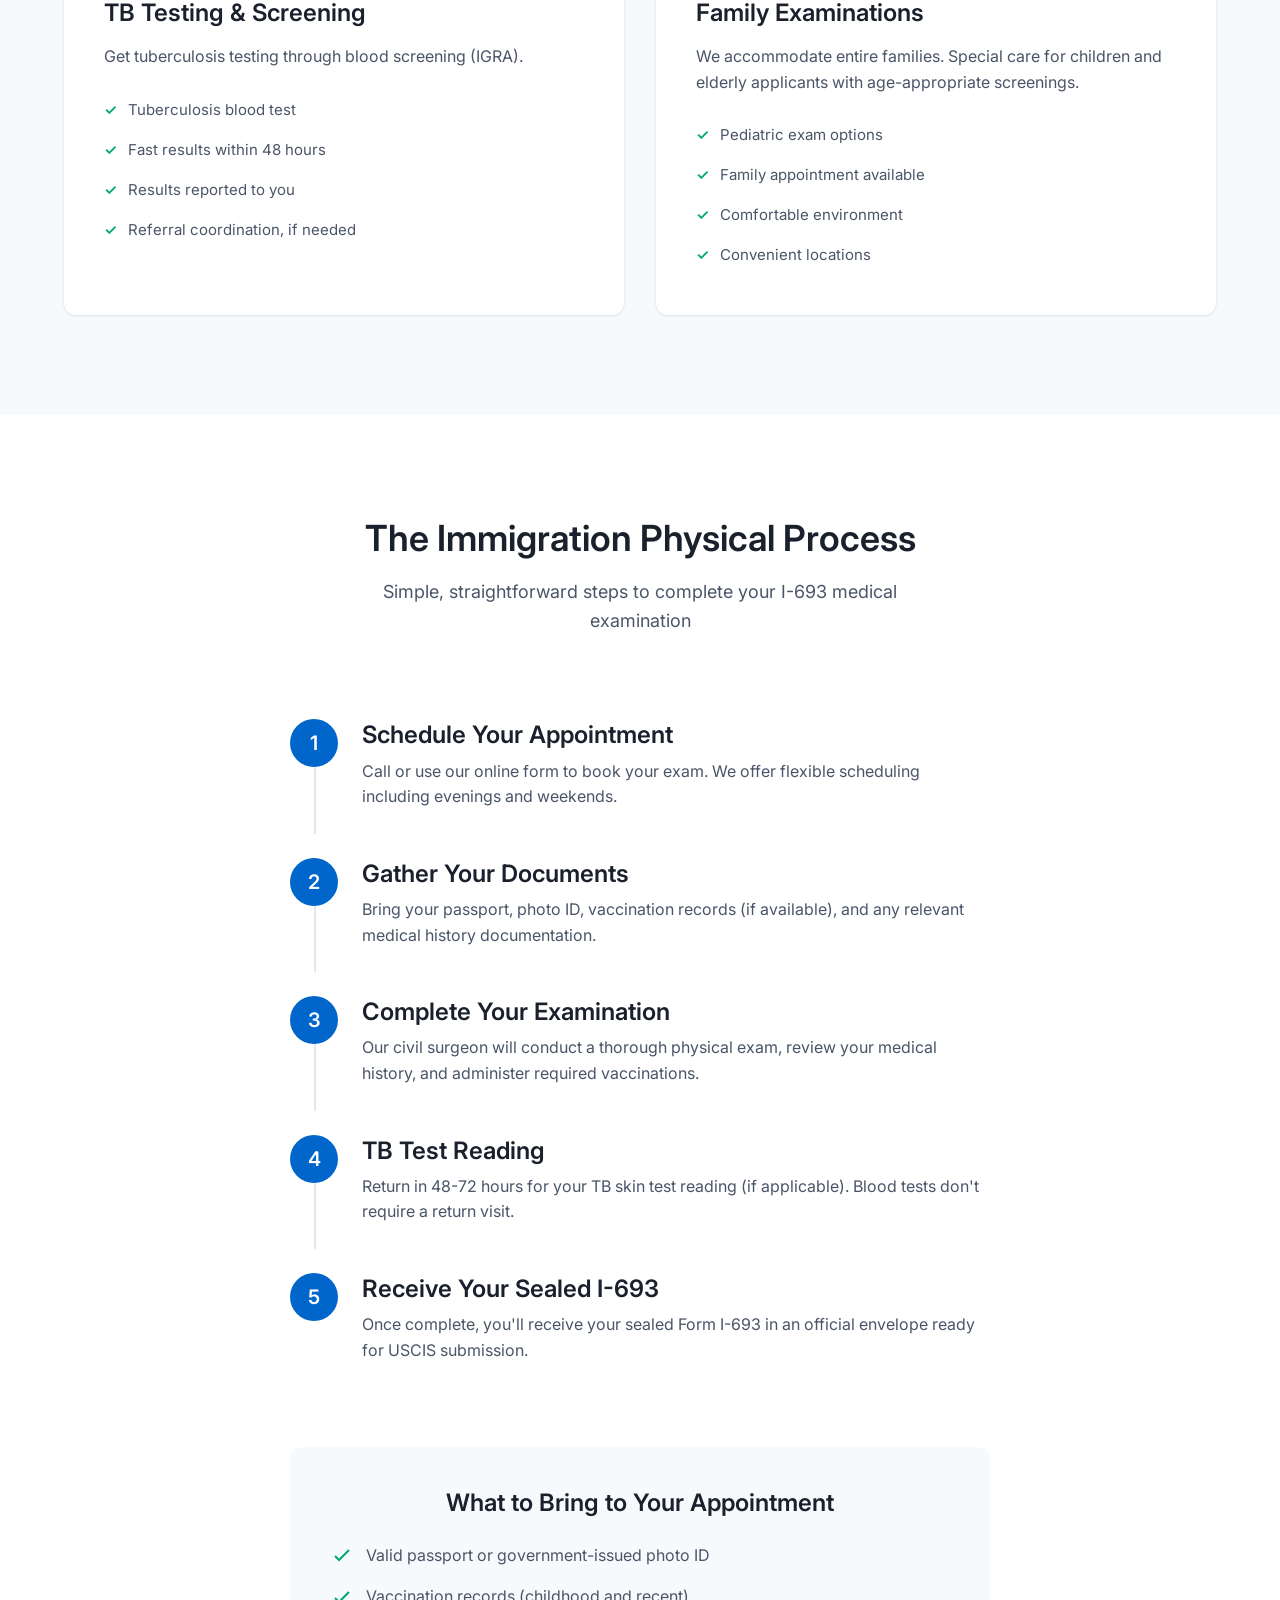
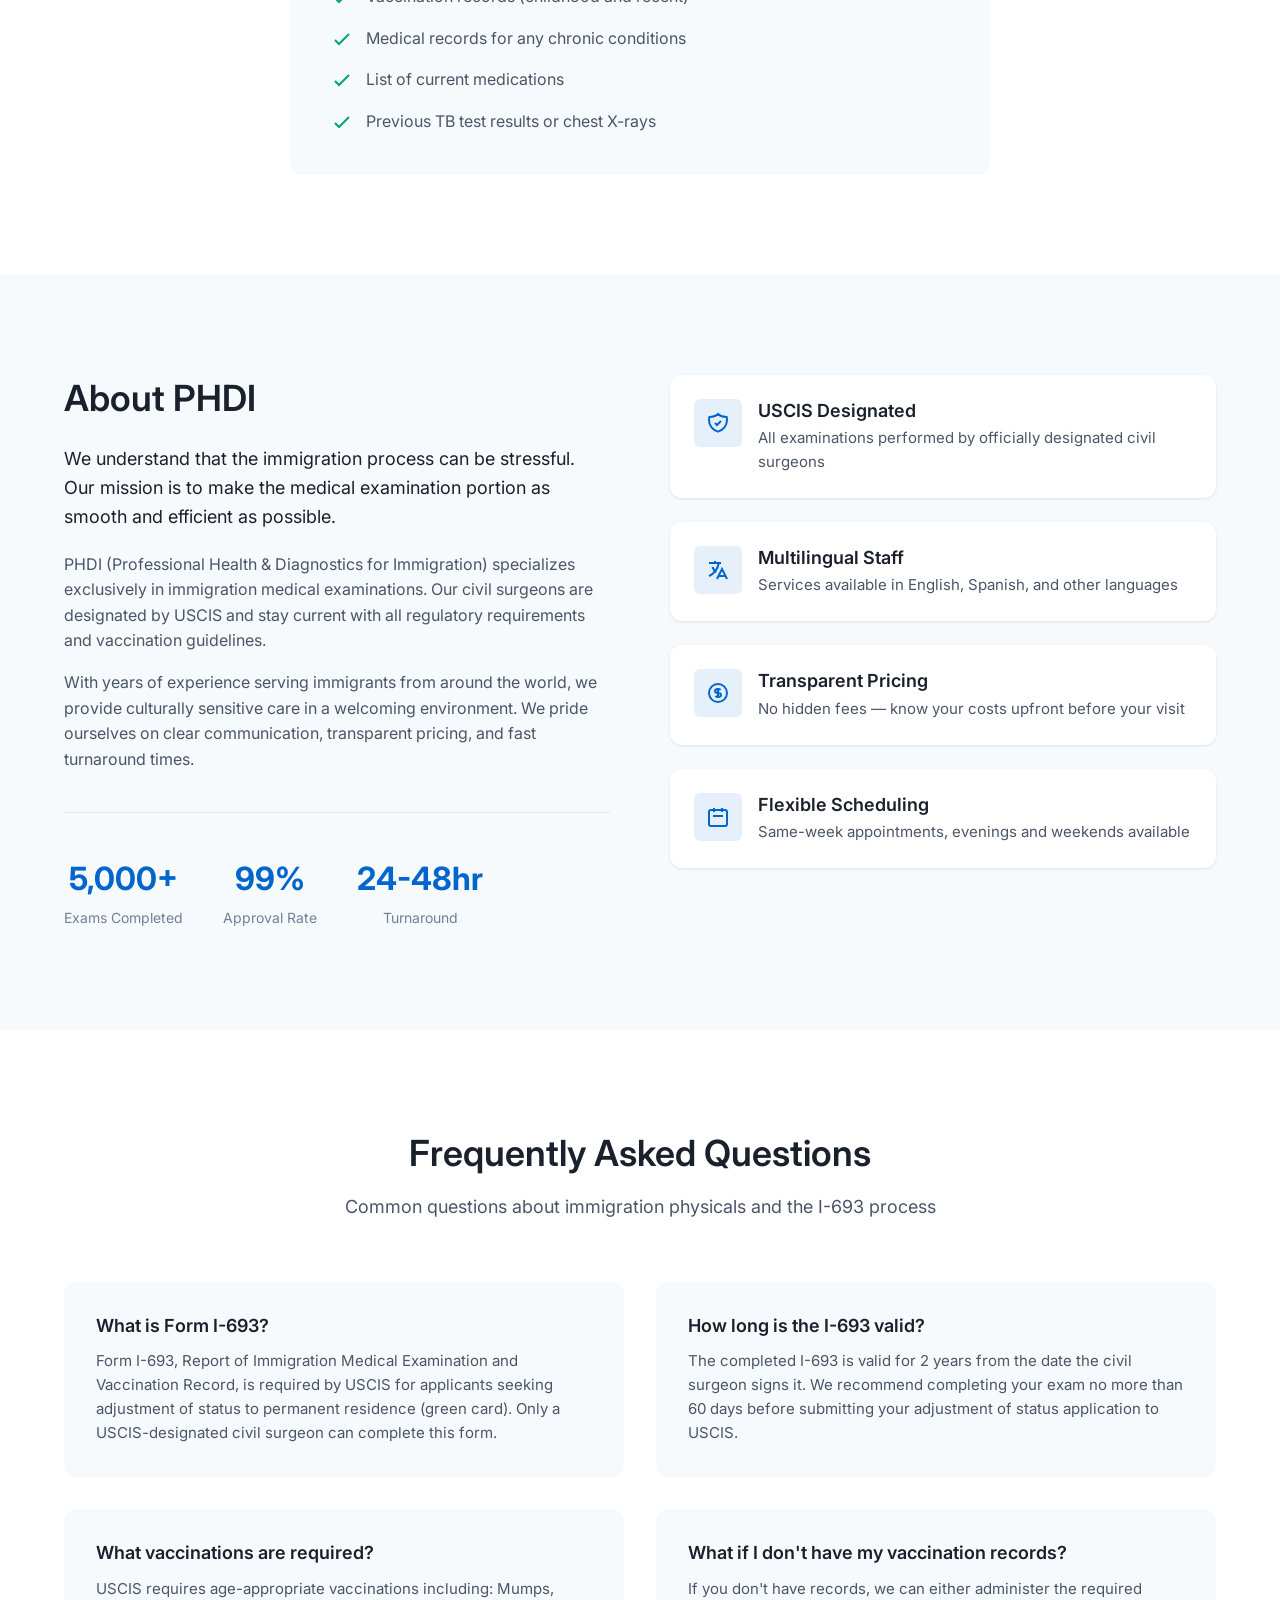
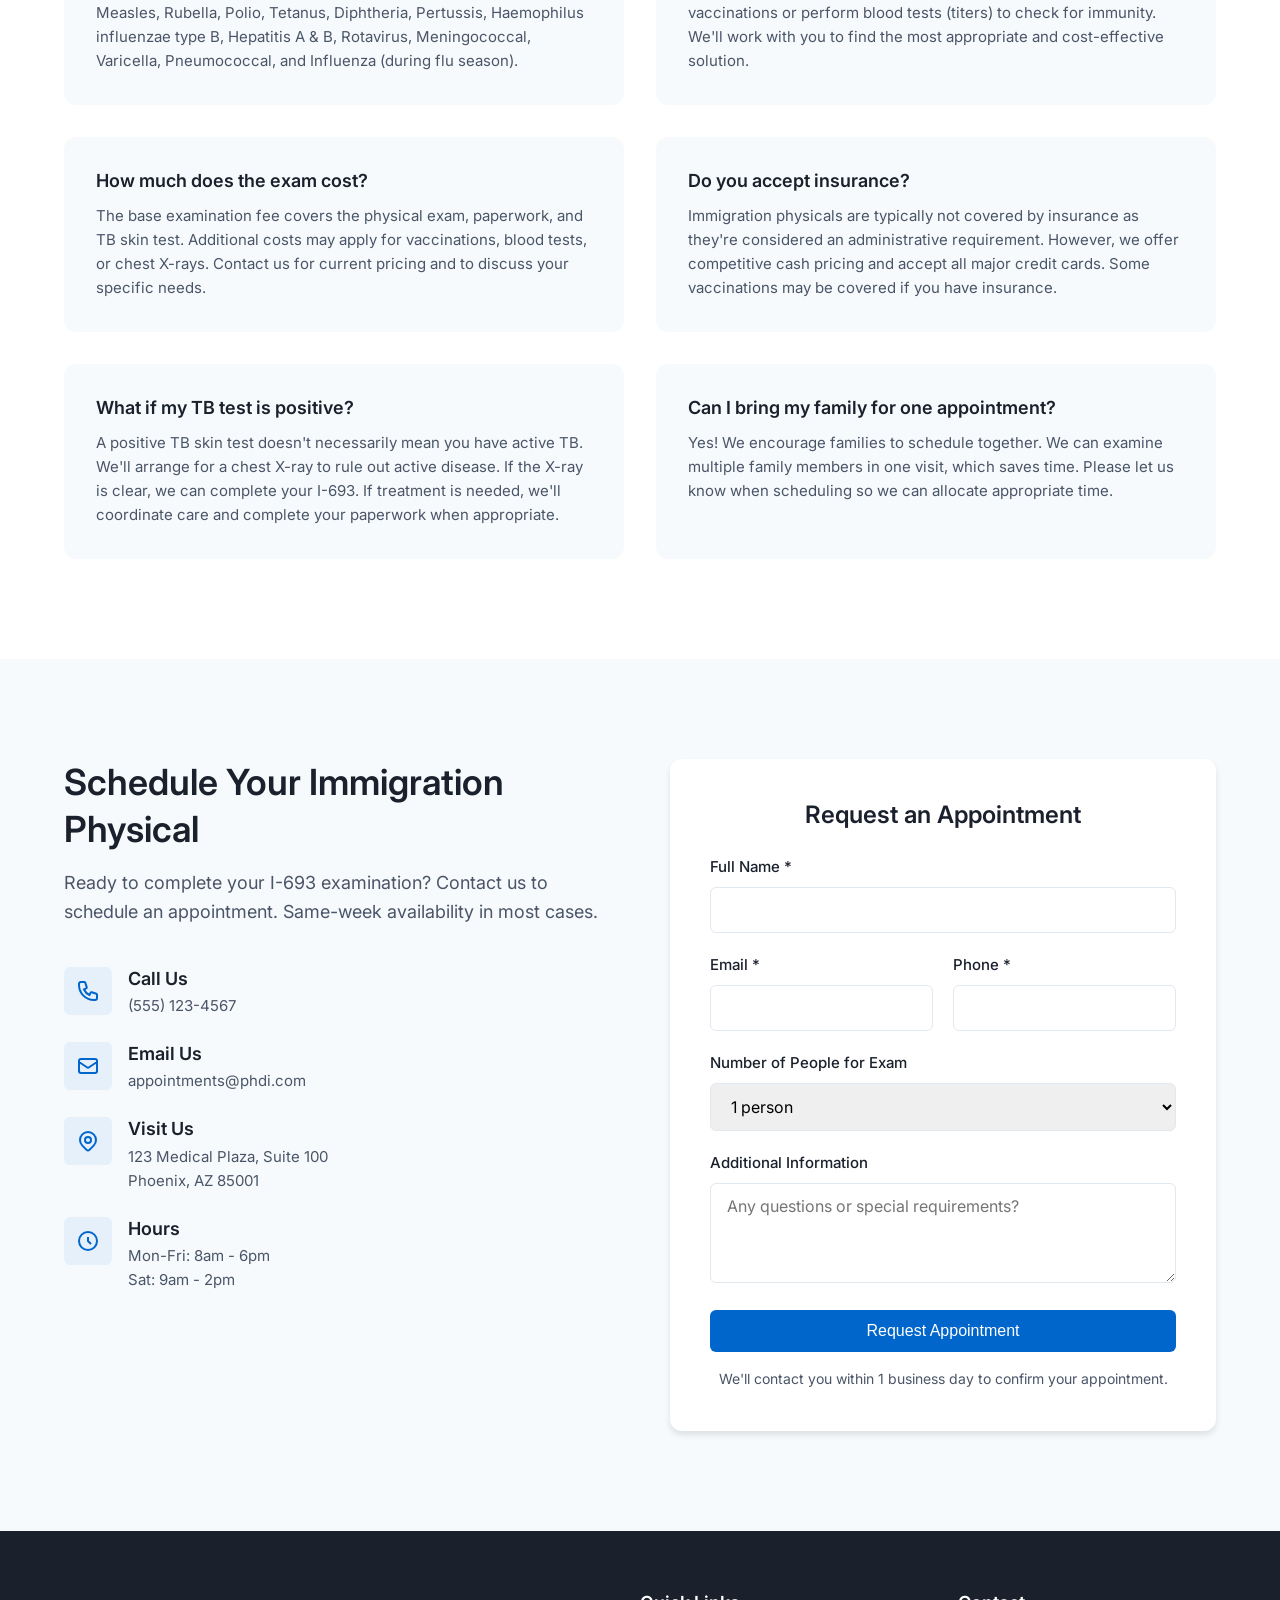
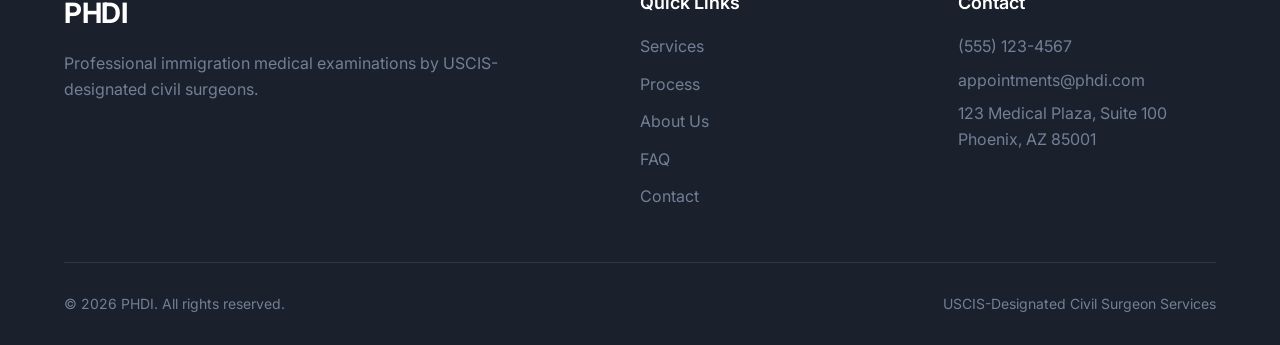
==== commit b85ee94a: "Update index.html Updated some text. WIP" ====
--- a/index.html
+++ b/index.html
@@ -15,8 +15,8 @@
     <nav class="navbar">
         <div class="container nav-container">
             <a href="#" class="logo">
-                <span class="logo-text">PHDI</span>
-                <span class="logo-tagline">Immigration Physicals</span>
+                <span class="logo-text">PHDI - Logo 1</span>
+                <span class="logo-tagline">Immigration Physicals - Logo 2</span>
             </a>
             <button class="mobile-menu-btn" aria-label="Toggle menu">
                 <span></span>
@@ -38,9 +38,9 @@
         <div class="container">
             <div class="hero-content">
                 <h1>Immigration Physical Exams by <span class="highlight">USCIS-Designated</span> Civil Surgeons</h1>
-                <p class="hero-subtitle">Fast, professional I-693 examinations to complete your immigration journey. Same-week appointments available.</p>
+                <p class="hero-subtitle">Fast, professional I-693 examinations to complete your immigration journey. Same-day appointments available.</p>
                 <div class="hero-cta">
-                    <a href="#contact" class="btn btn-primary btn-large">Schedule Your Exam</a>
+                    <a href="https://www.passporthealthusa.com/book-now/" class="btn btn-primary btn-large">Schedule Your Exam</a>
                     <a href="#process" class="btn btn-secondary btn-large">Learn the Process</a>
                 </div>
                 <div class="hero-badges">
@@ -48,7 +48,7 @@
                         <svg viewBox="0 0 24 24" fill="none" stroke="currentColor" stroke-width="2">
                             <path d="M9 12l2 2 4-4m6 2a9 9 0 11-18 0 9 9 0 0118 0z"/>
                         </svg>
-                        <span>USCIS Certified</span>
+                        <span>USCIS-Designated Civil Surgeons</span>
                     </div>
                     <div class="badge">
                         <svg viewBox="0 0 24 24" fill="none" stroke="currentColor" stroke-width="2">
@@ -71,7 +71,7 @@
     <section id="services" class="services">
         <div class="container">
             <div class="section-header">
-                <h2>Our Immigration Medical Services</h2>
+                <h2>Our Immigration Medical Exam Services</h2>
                 <p>Comprehensive examinations performed by USCIS-designated civil surgeons</p>
             </div>
             <div class="services-grid">
@@ -85,9 +85,9 @@
                     <p>Complete immigration medical examination as required by USCIS. Includes physical exam, medical history review, and all necessary documentation.</p>
                     <ul class="service-features">
                         <li>Full physical examination</li>
-                        <li>Medical history review</li>
-                        <li>Mental health screening</li>
-                        <li>Substance abuse screening</li>
+                        <li>Medical history evaluation</li>
+                        <li>Vaccination review</li>
+						<li>Document verification</li>
                     </ul>
                 </div>
                 <div class="service-card">
@@ -98,11 +98,11 @@
                     </div>
                     <h3>Required Vaccinations</h3>
                     <p>We provide or document all USCIS-required vaccinations including catch-up immunizations for applicants of all ages.</p>
-                    <ul class="service-features">
-                        <li>MMR, Tdap, Varicella</li>
-                        <li>Hepatitis A & B</li>
-                        <li>Influenza (seasonal)</li>
-                        <li>COVID-19 vaccination</li>
+                    <ul class="service-features">						
+                        <li>MMR, Tdap, polio, flu</li>
+                        <li>Hepatitis A & B, meningitis</li>
+                        <li>Hib, pneumonia, rotavirus</li>
+						<li>Chickenpox (varicella) and more</li>
                     </ul>
                 </div>
                 <div class="service-card">
@@ -112,12 +112,12 @@
                         </svg>
                     </div>
                     <h3>TB Testing & Screening</h3>
-                    <p>Tuberculosis screening through skin test (TST) or blood test (IGRA), with chest X-ray follow-up if needed.</p>
+                    <p>Get tuberculosis testing through blood screening (IGRA).</p>
                     <ul class="service-features">
-                        <li>TB skin test (PPD)</li>
-                        <li>QuantiFERON blood test</li>
-                        <li>Chest X-ray referral</li>
-                        <li>TB treatment coordination</li>
+						<li>Tuberculosis blood test</li>
+						<li>Fast results within 48 hours</li>
+                       	<li>Results reported to you</li>
+                        <li>Referral coordination, if needed</li>
                     </ul>
                 </div>
                 <div class="service-card">
@@ -127,12 +127,12 @@
                         </svg>
                     </div>
                     <h3>Family Examinations</h3>
-                    <p>We accommodate entire families in a single visit. Special care for children and elderly applicants with age-appropriate screenings.</p>
+                    <p>We accommodate entire families. Special care for children and elderly applicants with age-appropriate screenings.</p>
                     <ul class="service-features">
-                        <li>Pediatric exams available</li>
-                        <li>Family appointments</li>
-                        <li>Multi-language support</li>
+                        <li>Pediatric exam options</li>
+                        <li>Family appointment available</li>
                         <li>Comfortable environment</li>
+						<li>Convenient locations</li>
                     </ul>
                 </div>
             </div>
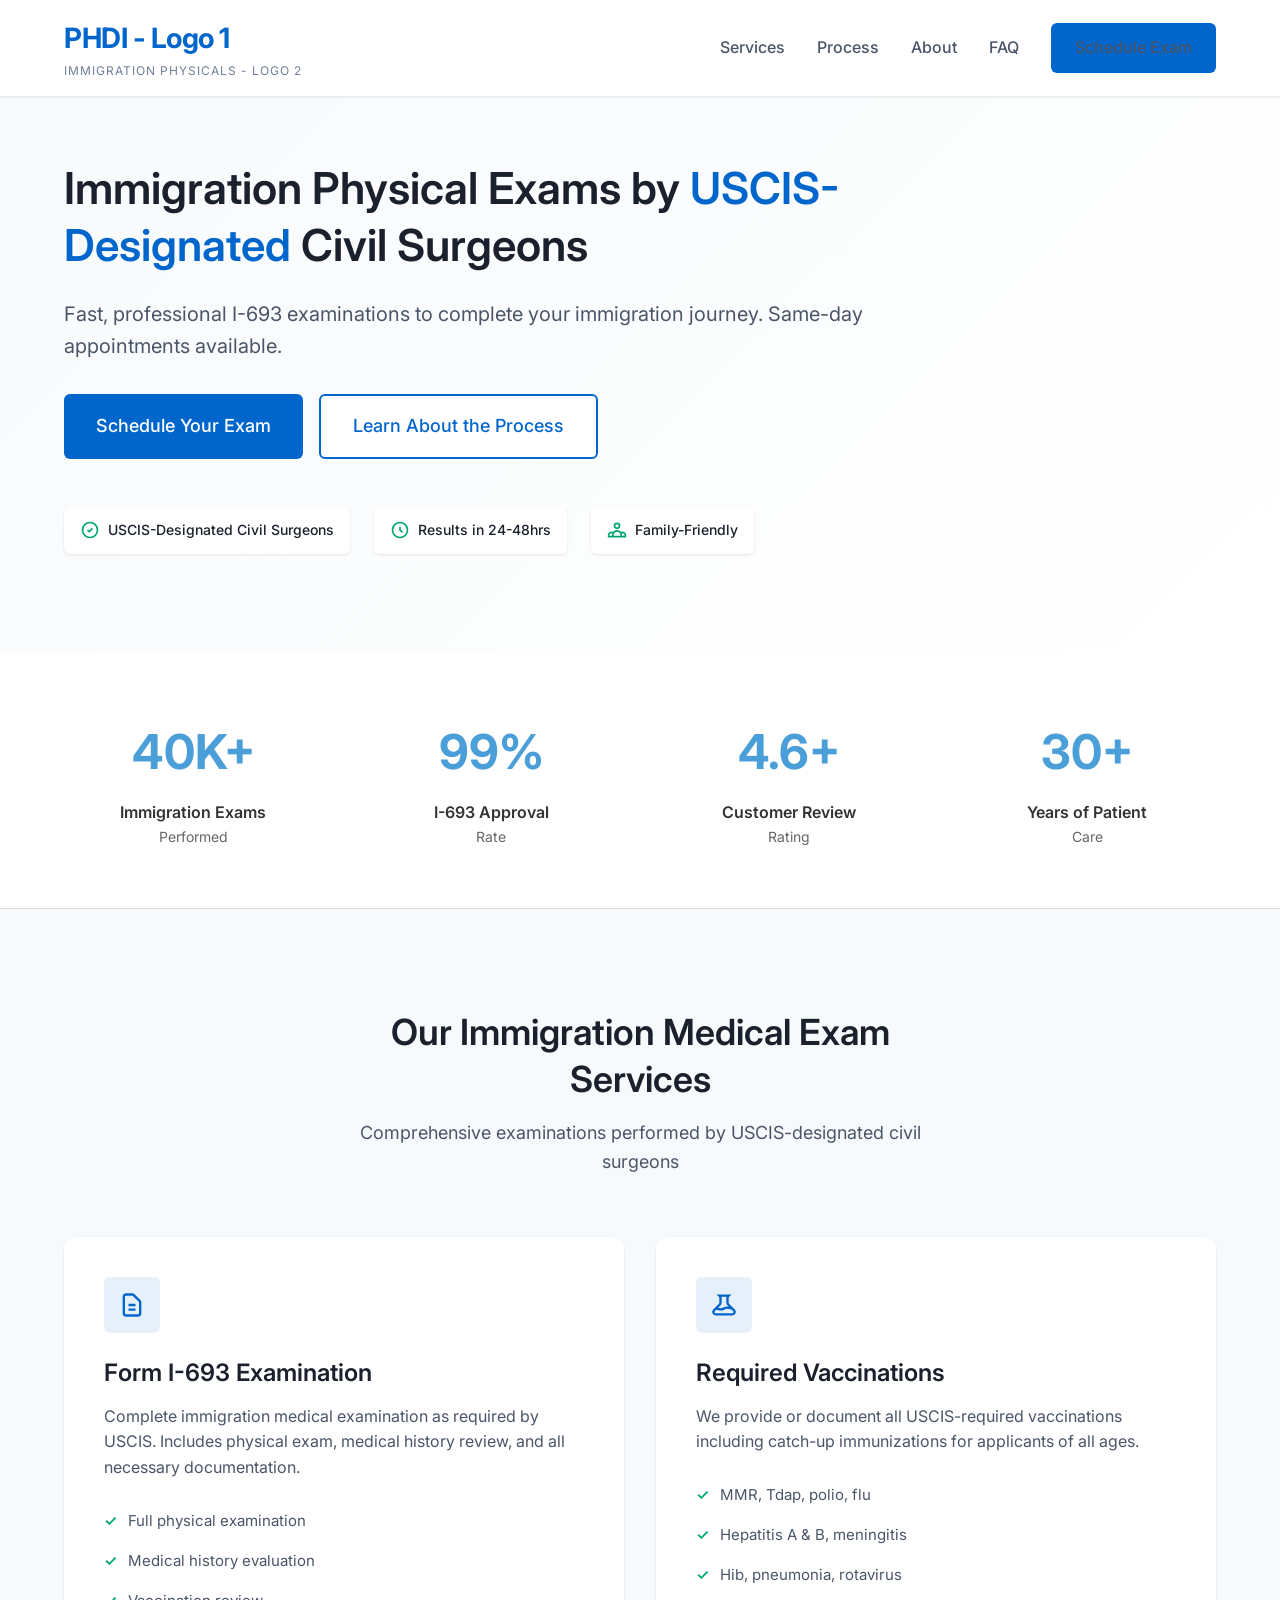
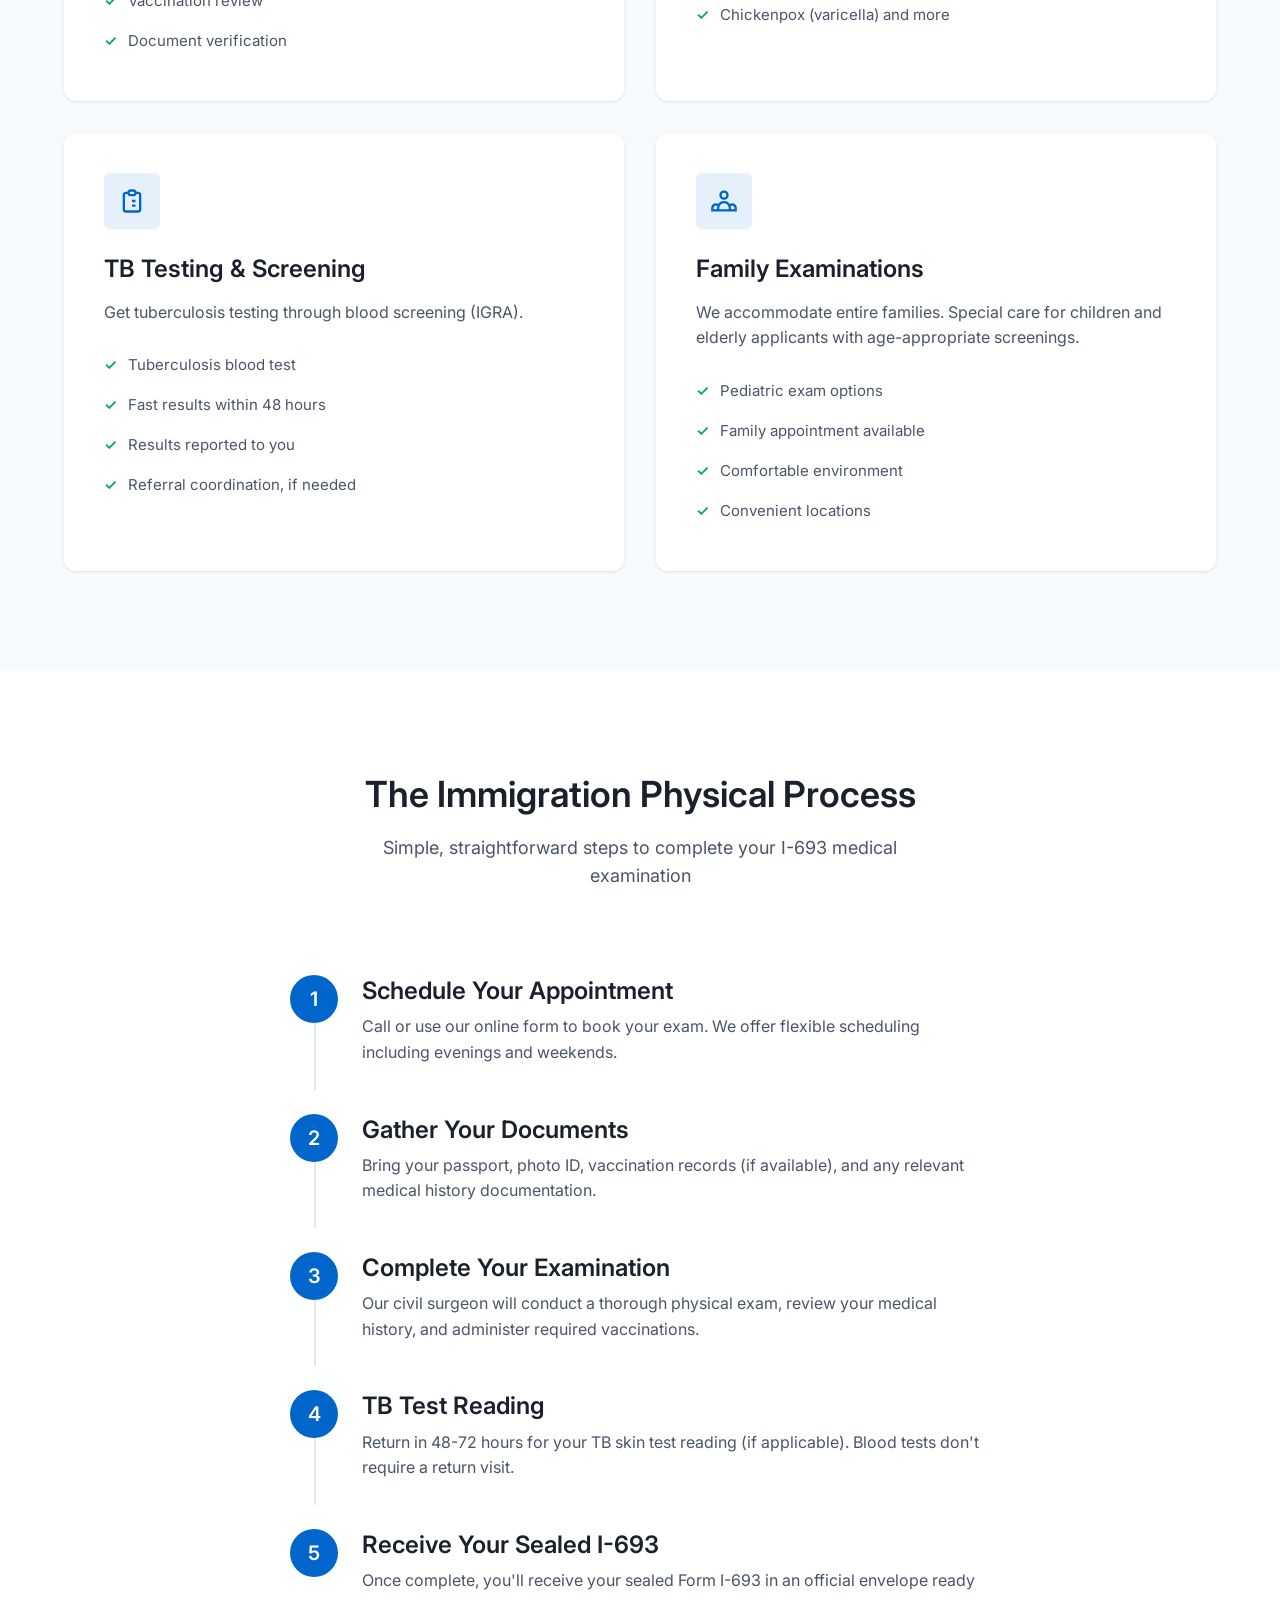
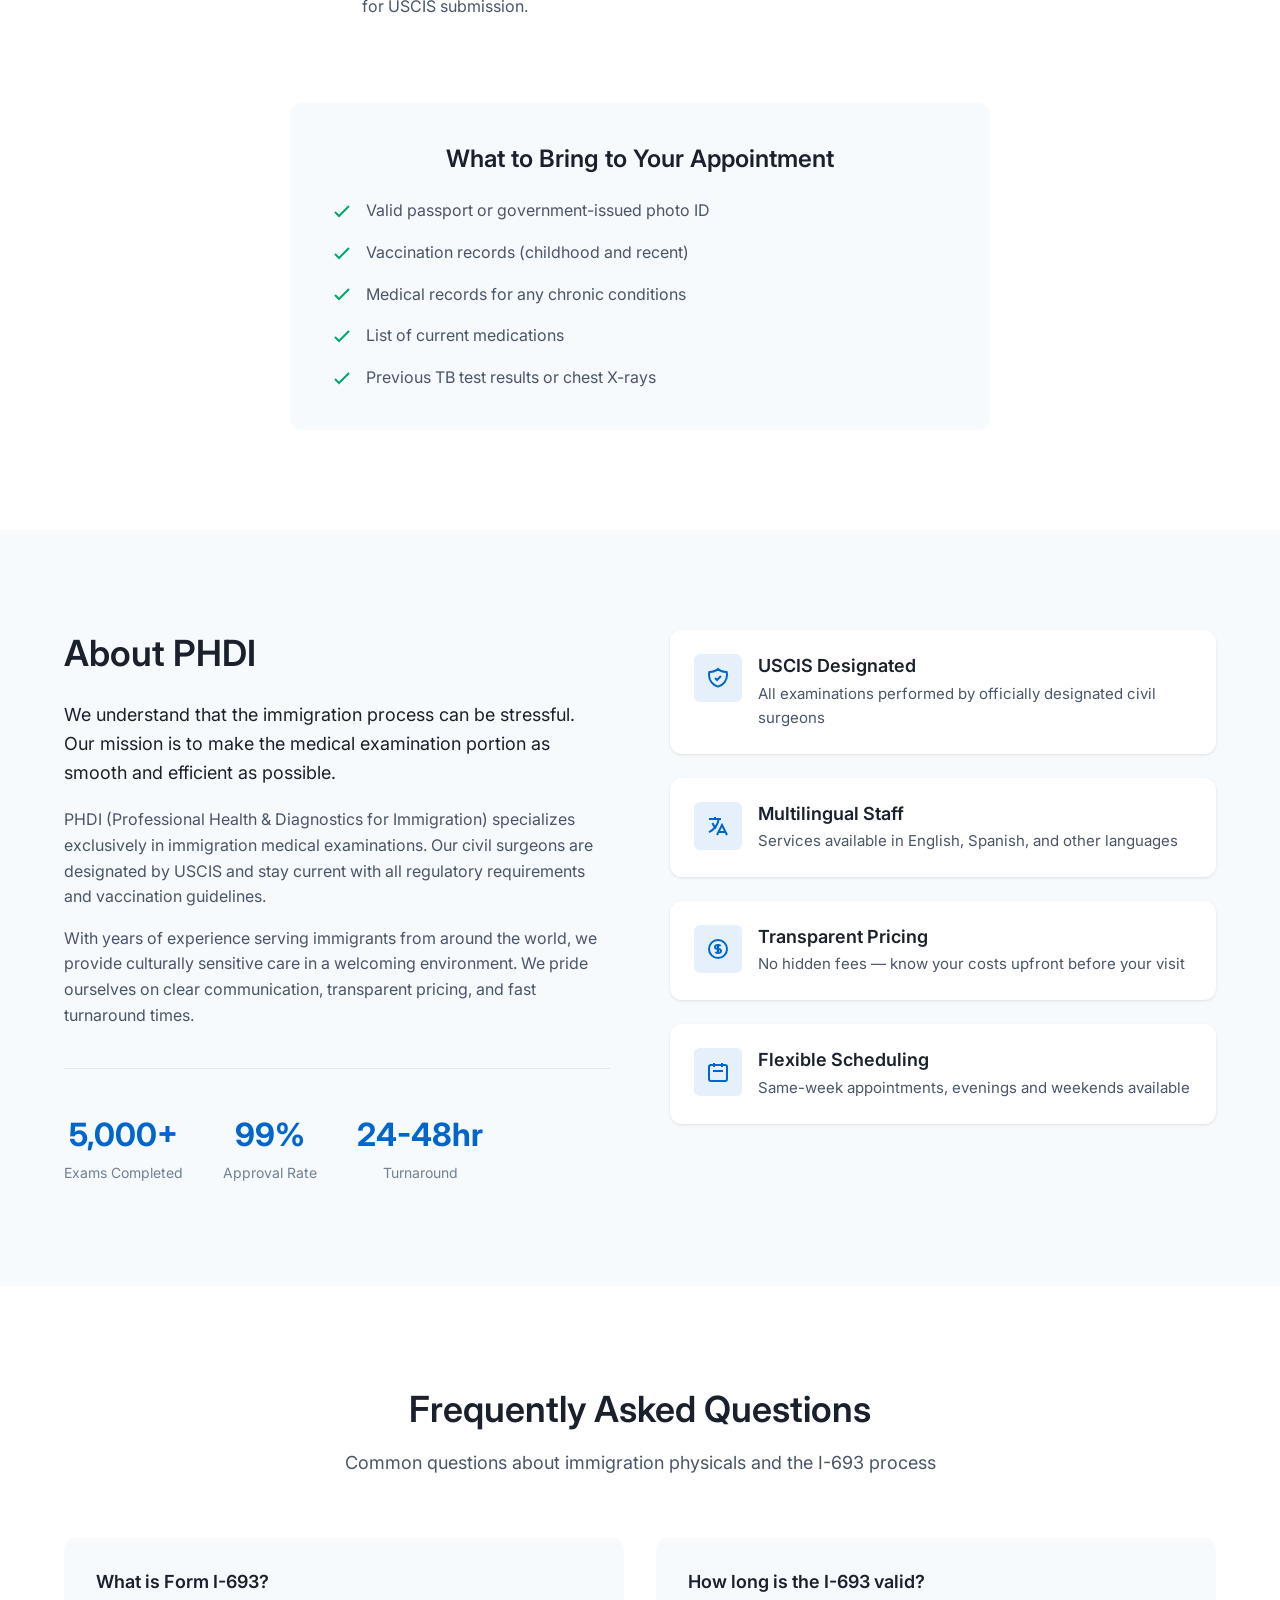
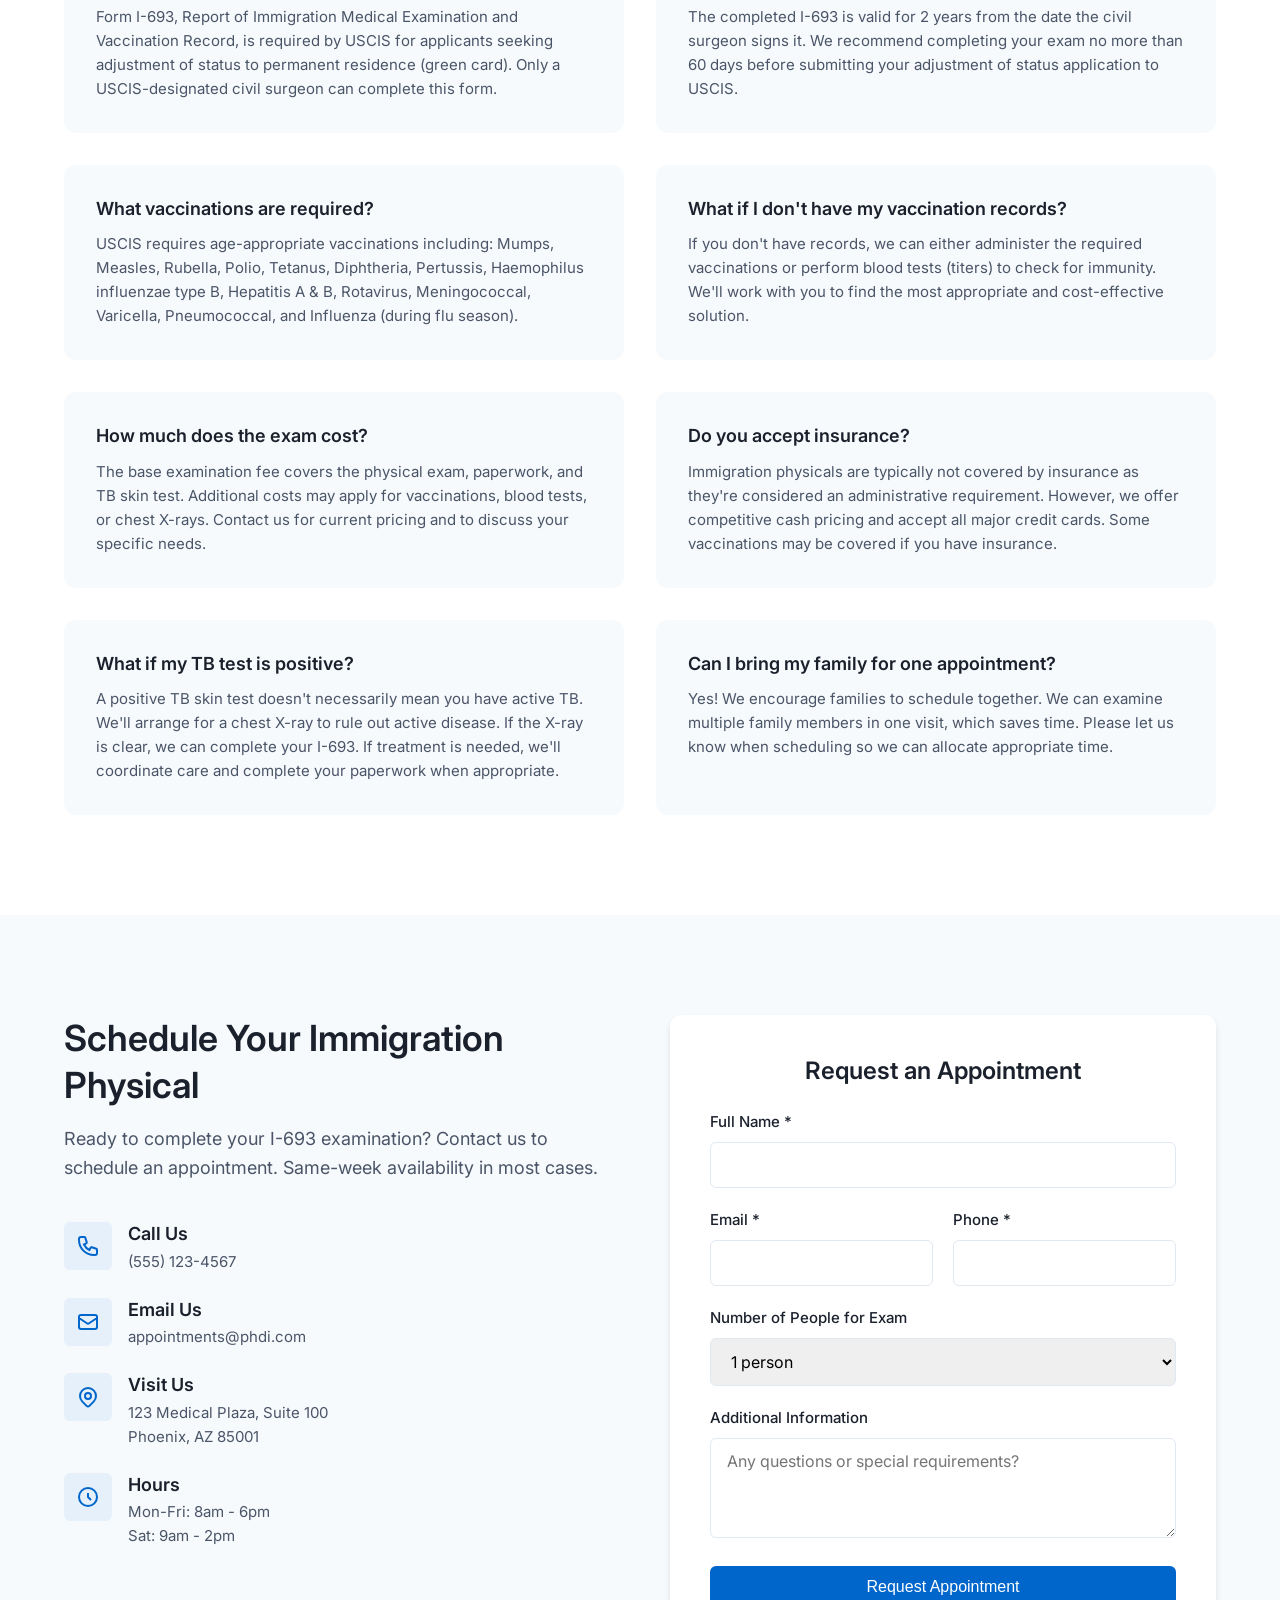
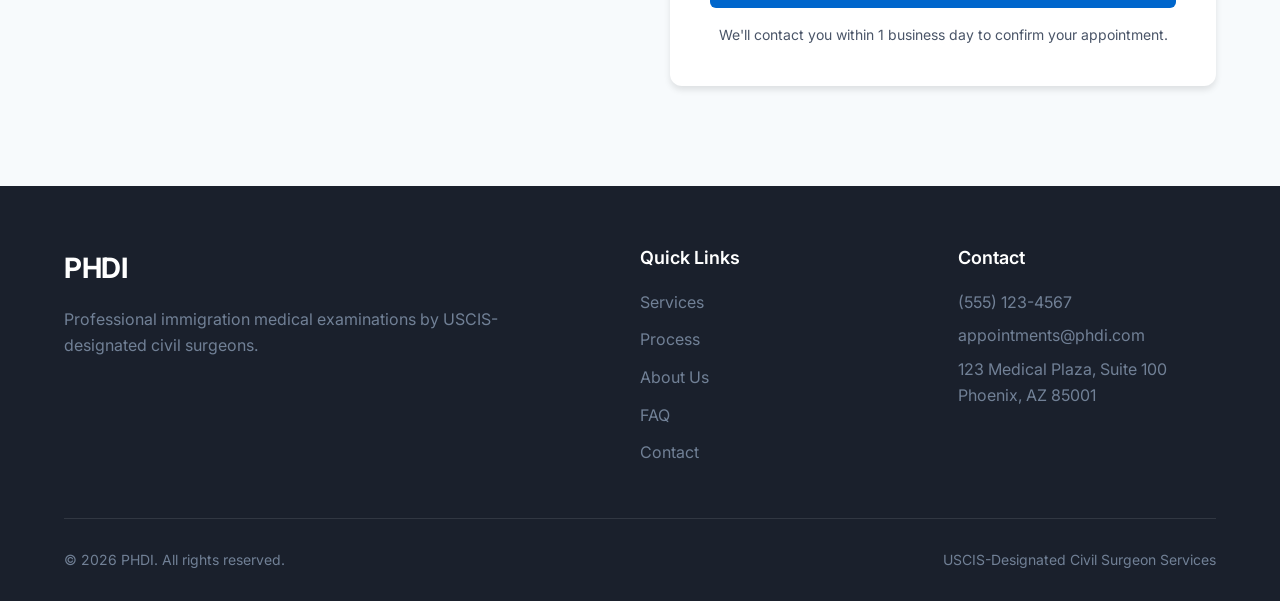
==== commit c5cbedee: "Update index.html" ====
--- a/index.html
+++ b/index.html
@@ -41,7 +41,7 @@
                 <p class="hero-subtitle">Fast, professional I-693 examinations to complete your immigration journey. Same-day appointments available.</p>
                 <div class="hero-cta">
                     <a href="https://www.passporthealthusa.com/book-now/" class="btn btn-primary btn-large">Schedule Your Exam</a>
-                    <a href="#process" class="btn btn-secondary btn-large">Learn the Process</a>
+                    <a href="#process" class="btn btn-secondary btn-large">Learn About the Process</a>
                 </div>
                 <div class="hero-badges">
                     <div class="badge">
@@ -67,6 +67,35 @@
         </div>
     </section>
 
+	<!-- Statistics Section -->
+    <section style="background: white; padding: 60px 0; border-bottom: 1px solid #e0e0e0;">
+        <div class="container">
+            <div style="display: grid; grid-template-columns: repeat(4, 1fr); gap: 40px; text-align: center;">
+                <div>
+                    <div style="font-size: 48px; font-weight: 700; color: #4A9FD8; margin-bottom: 10px;">40K+</div>
+                    <div style="font-size: 16px; color: #333; font-weight: 600;">Immigration Exams</div>
+                    <div style="font-size: 14px; color: #666;">Performed</div>
+                </div>
+                <div>
+                    <div style="font-size: 48px; font-weight: 700; color: #4A9FD8; margin-bottom: 10px;">99%</div>
+                    <div style="font-size: 16px; color: #333; font-weight: 600;">I-693 Approval</div>
+                    <div style="font-size: 14px; color: #666;">Rate</div>
+                </div>
+                <div>
+                    <div style="font-size: 48px; font-weight: 700; color: #4A9FD8; margin-bottom: 10px;">4.6+</div>
+                    <div style="font-size: 16px; color: #333; font-weight: 600;">Customer Review</div>
+                    <div style="font-size: 14px; color: #666;">Rating</div>
+                </div>
+                <div>
+                    <div style="font-size: 48px; font-weight: 700; color: #4A9FD8; margin-bottom: 10px;">30+</div>
+                    <div style="font-size: 16px; color: #333; font-weight: 600;">Years of Patient</div>
+                    <div style="font-size: 14px; color: #666;">Care</div>
+                </div>
+            </div>
+        </div>
+    </section>
+
+	
     <!-- Services Section -->
     <section id="services" class="services">
         <div class="container">
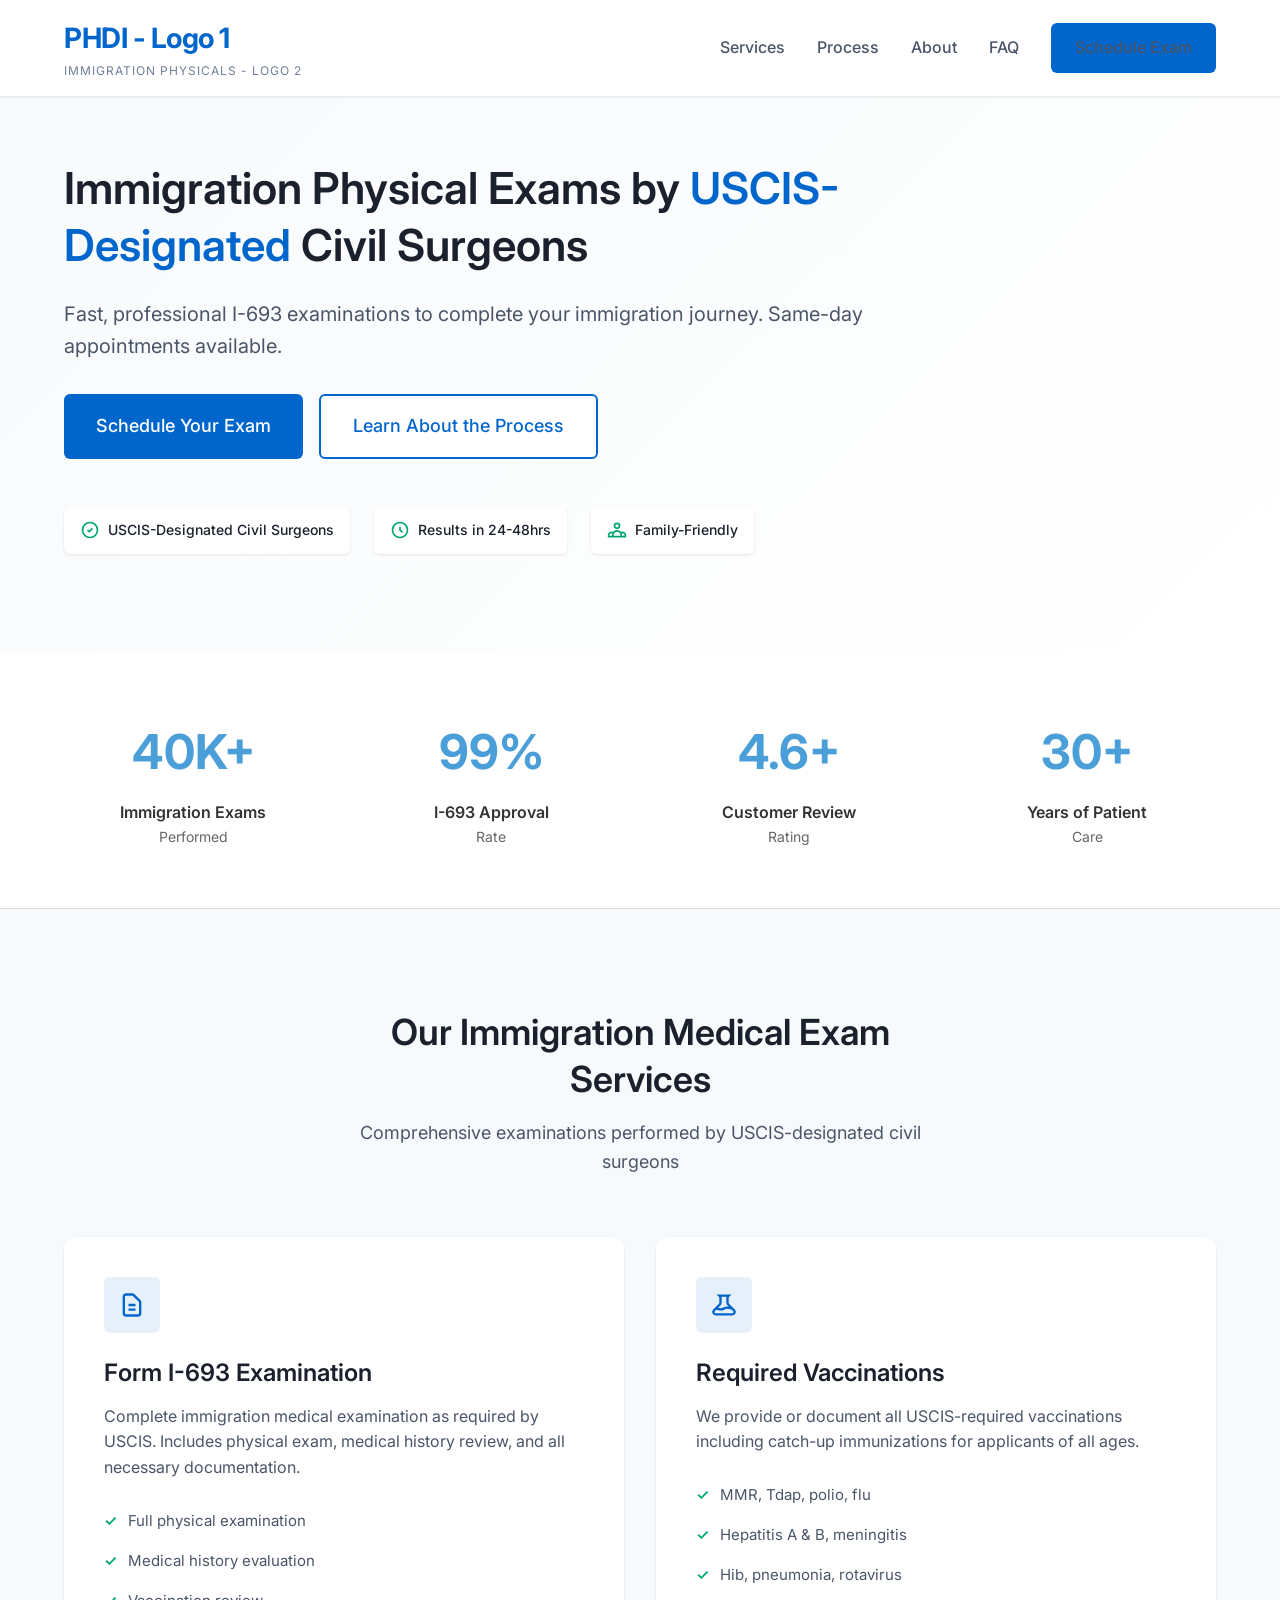
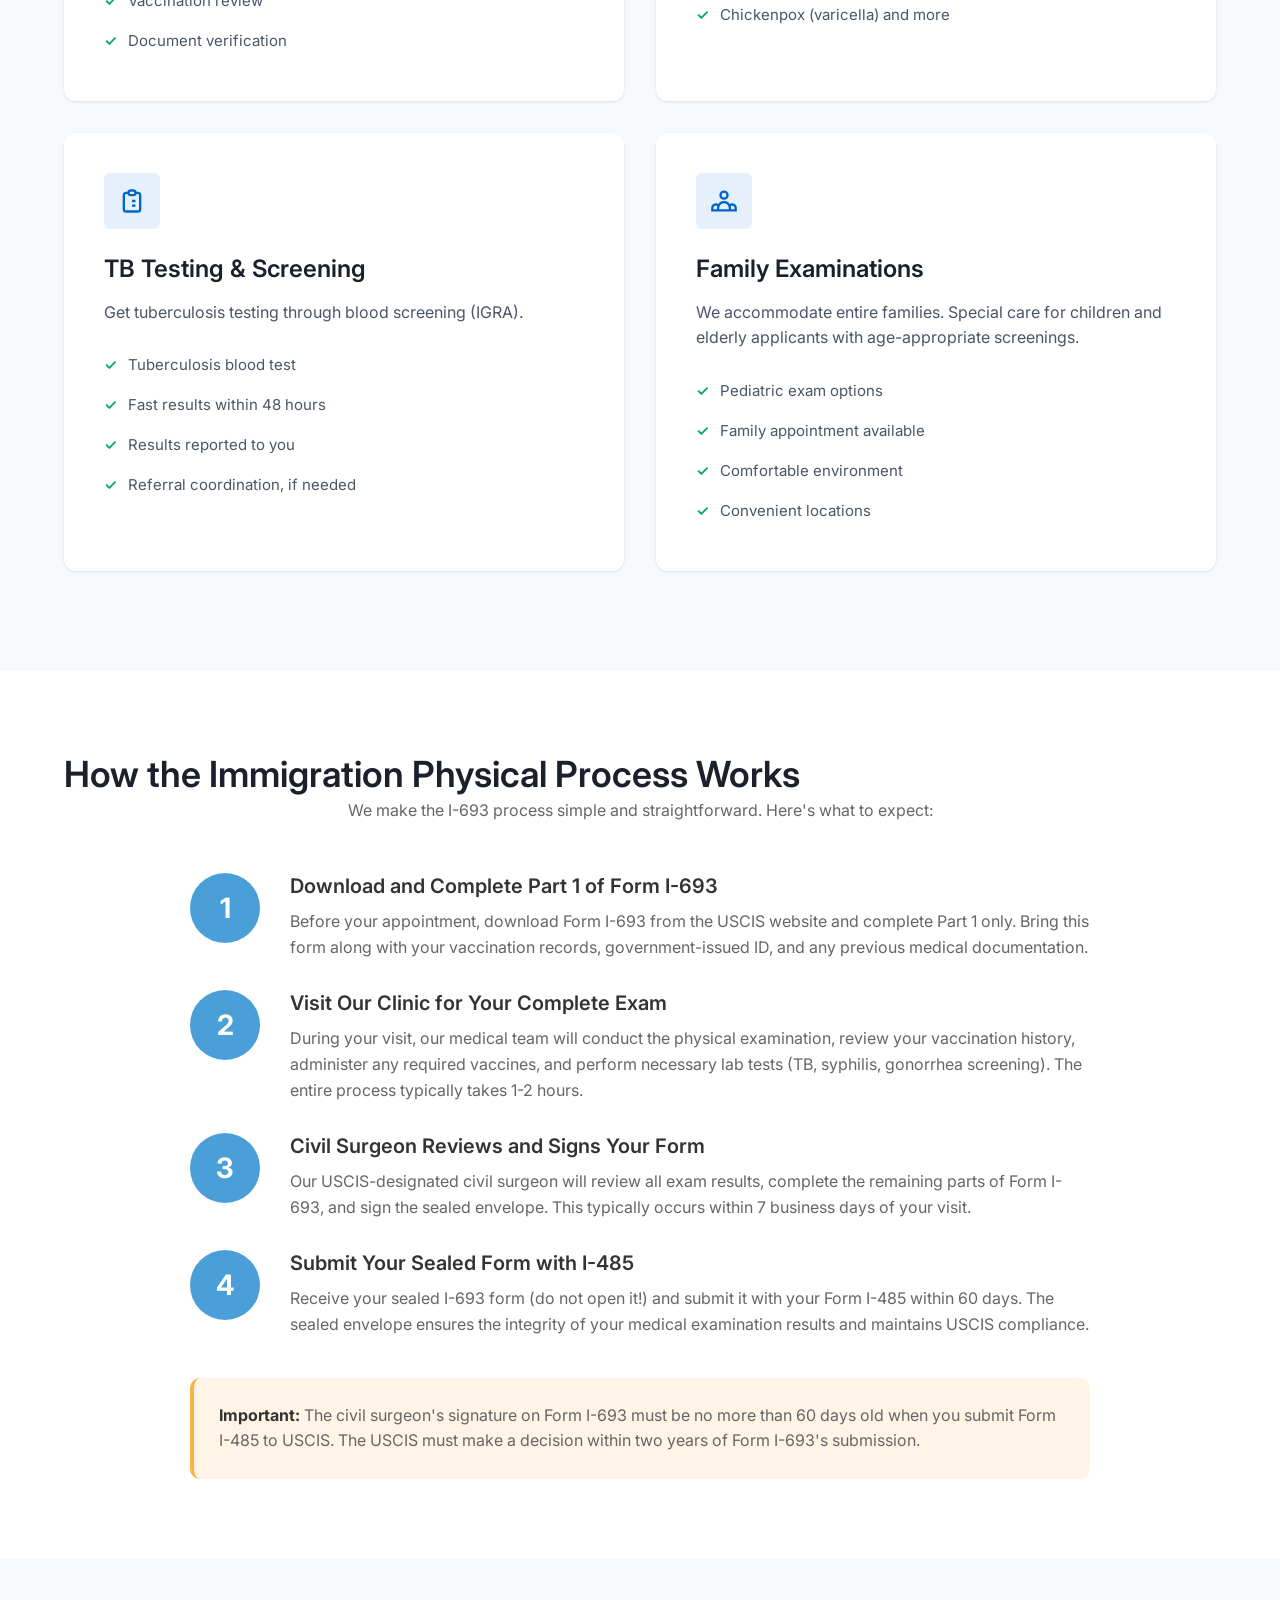
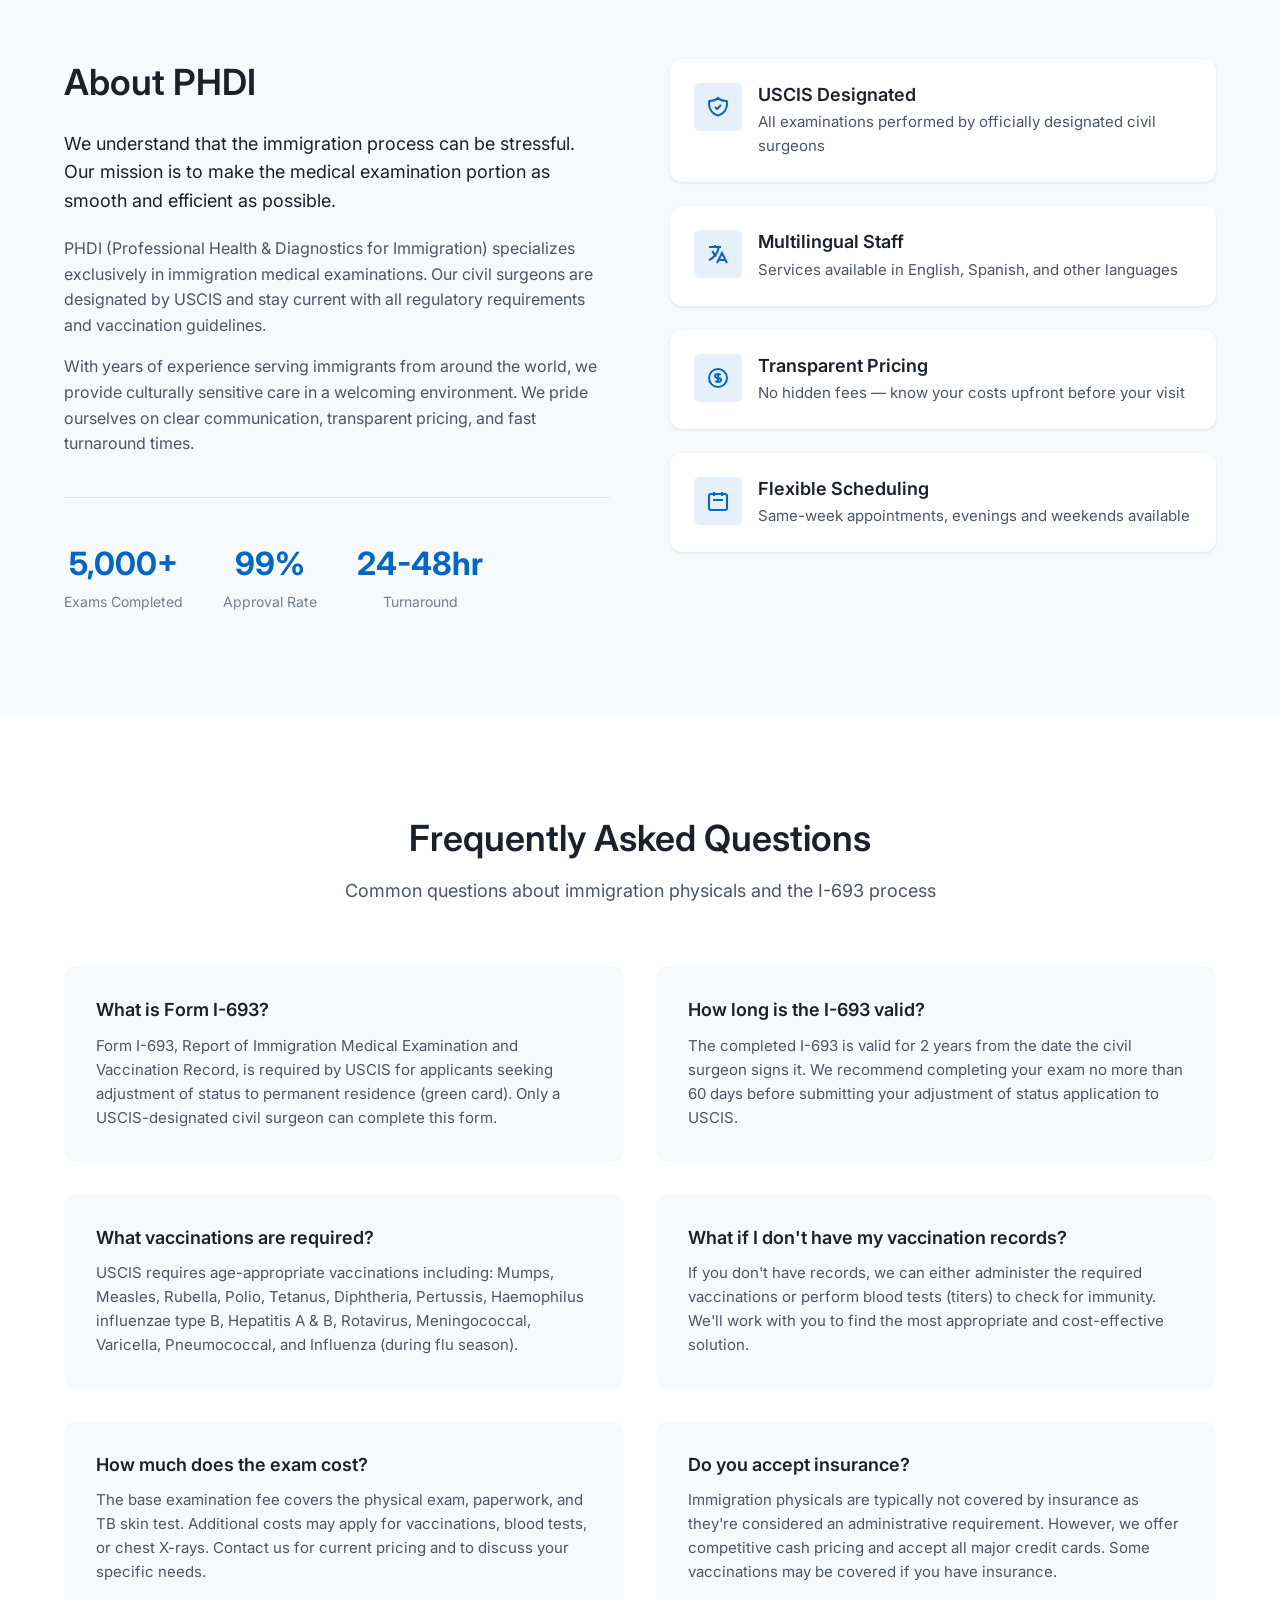
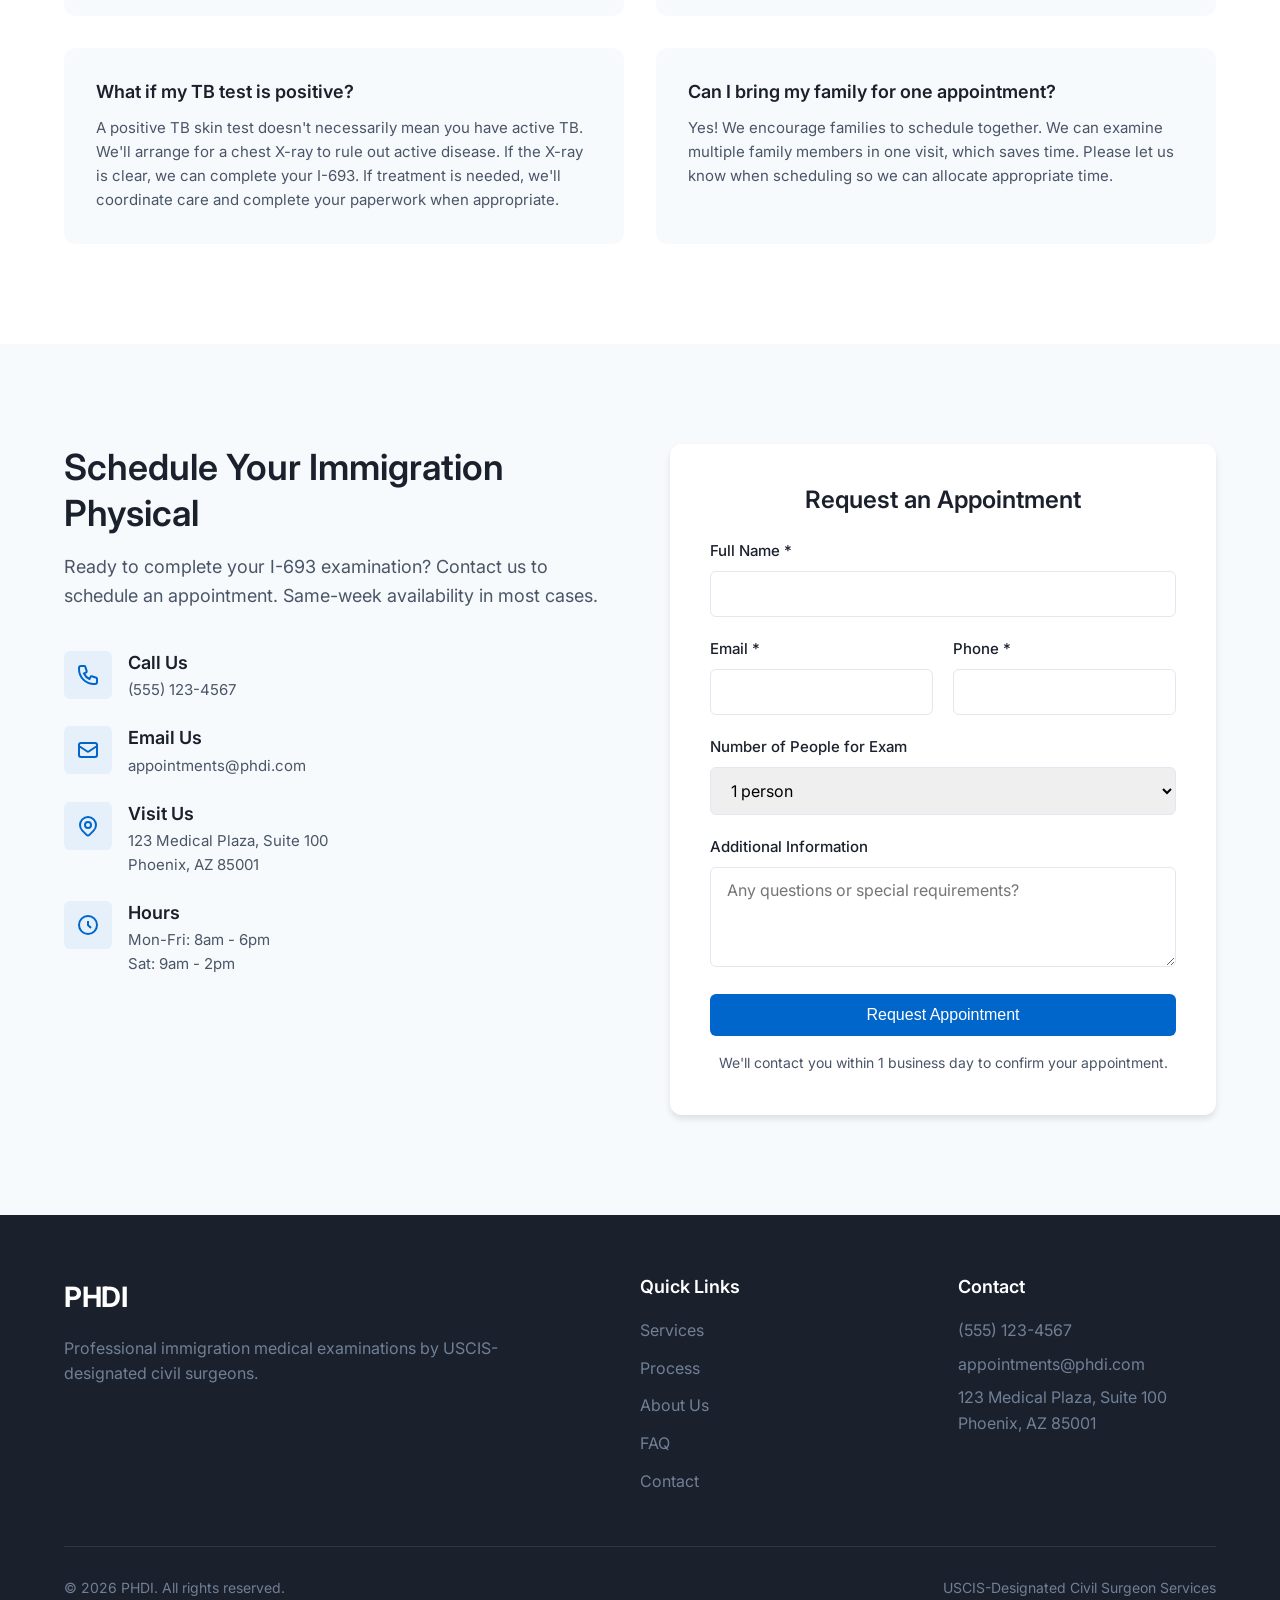
==== commit fd8864c3: "Update index.html" ====
--- a/index.html
+++ b/index.html
@@ -168,83 +168,52 @@
         </div>
     </section>
 
-    <!-- Process Section -->
-    <section id="process" class="process">
-        <div class="container">
-            <div class="section-header">
-                <h2>The Immigration Physical Process</h2>
-                <p>Simple, straightforward steps to complete your I-693 medical examination</p>
-            </div>
-            <div class="process-timeline">
-                <div class="process-step">
-                    <div class="step-number">1</div>
-                    <div class="step-content">
-                        <h3>Schedule Your Appointment</h3>
-                        <p>Call or use our online form to book your exam. We offer flexible scheduling including evenings and weekends.</p>
-                    </div>
-                </div>
-                <div class="process-step">
-                    <div class="step-number">2</div>
-                    <div class="step-content">
-                        <h3>Gather Your Documents</h3>
-                        <p>Bring your passport, photo ID, vaccination records (if available), and any relevant medical history documentation.</p>
-                    </div>
-                </div>
-                <div class="process-step">
-                    <div class="step-number">3</div>
-                    <div class="step-content">
-                        <h3>Complete Your Examination</h3>
-                        <p>Our civil surgeon will conduct a thorough physical exam, review your medical history, and administer required vaccinations.</p>
-                    </div>
-                </div>
-                <div class="process-step">
-                    <div class="step-number">4</div>
-                    <div class="step-content">
-                        <h3>TB Test Reading</h3>
-                        <p>Return in 48-72 hours for your TB skin test reading (if applicable). Blood tests don't require a return visit.</p>
-                    </div>
-                </div>
-                <div class="process-step">
-                    <div class="step-number">5</div>
-                    <div class="step-content">
-                        <h3>Receive Your Sealed I-693</h3>
-                        <p>Once complete, you'll receive your sealed Form I-693 in an official envelope ready for USCIS submission.</p>
-                    </div>
-                </div>
-            </div>
-            <div class="process-cta">
-                <h3>What to Bring to Your Appointment</h3>
-                <div class="checklist">
-                    <div class="checklist-item">
-                        <svg viewBox="0 0 24 24" fill="none" stroke="currentColor" stroke-width="2">
-                            <path d="M5 13l4 4L19 7"/>
-                        </svg>
-                        <span>Valid passport or government-issued photo ID</span>
-                    </div>
-                    <div class="checklist-item">
-                        <svg viewBox="0 0 24 24" fill="none" stroke="currentColor" stroke-width="2">
-                            <path d="M5 13l4 4L19 7"/>
-                        </svg>
-                        <span>Vaccination records (childhood and recent)</span>
-                    </div>
-                    <div class="checklist-item">
-                        <svg viewBox="0 0 24 24" fill="none" stroke="currentColor" stroke-width="2">
-                            <path d="M5 13l4 4L19 7"/>
-                        </svg>
-                        <span>Medical records for any chronic conditions</span>
-                    </div>
-                    <div class="checklist-item">
-                        <svg viewBox="0 0 24 24" fill="none" stroke="currentColor" stroke-width="2">
-                            <path d="M5 13l4 4L19 7"/>
-                        </svg>
-                        <span>List of current medications</span>
-                    </div>
-                    <div class="checklist-item">
-                        <svg viewBox="0 0 24 24" fill="none" stroke="currentColor" stroke-width="2">
-                            <path d="M5 13l4 4L19 7"/>
-                        </svg>
-                        <span>Previous TB test results or chest X-rays</span>
-                    </div>
+    <!-- Process Steps Section -->
+    <section class="services-section" style="background: white; padding: 80px 0;">
+        <div class="container">
+            <h2 class="section-title">How the Immigration Physical Process Works</h2>
+            <p style="text-align: center; max-width: 800px; margin: 0 auto 50px; color: #666; font-size: 16px;">
+                We make the I-693 process simple and straightforward. Here's what to expect:
+            </p>
+            <div style="max-width: 900px; margin: 0 auto;">
+                <div style="display: grid; gap: 30px;">
+                    <div style="display: grid; grid-template-columns: 80px 1fr; gap: 20px; align-items: start;">
+                        <div style="width: 70px; height: 70px; background: #4A9FD8; color: white; border-radius: 50%; display: flex; align-items: center; justify-content: center; font-size: 28px; font-weight: bold;">1</div>
+                        <div>
+                            <h3 style="margin-bottom: 10px; color: #333; font-size: 20px;">Download and Complete Part 1 of Form I-693</h3>
+                            <p style="color: #666; line-height: 1.6;">Before your appointment, download Form I-693 from the USCIS website and complete Part 1 only. Bring this form along with your vaccination records, government-issued ID, and any previous medical documentation.</p>
+                        </div>
+                    </div>
+                    
+                    <div style="display: grid; grid-template-columns: 80px 1fr; gap: 20px; align-items: start;">
+                        <div style="width: 70px; height: 70px; background: #4A9FD8; color: white; border-radius: 50%; display: flex; align-items: center; justify-content: center; font-size: 28px; font-weight: bold;">2</div>
+                        <div>
+                            <h3 style="margin-bottom: 10px; color: #333; font-size: 20px;">Visit Our Clinic for Your Complete Exam</h3>
+                            <p style="color: #666; line-height: 1.6;">During your visit, our medical team will conduct the physical examination, review your vaccination history, administer any required vaccines, and perform necessary lab tests (TB, syphilis, gonorrhea screening). The entire process typically takes 1-2 hours.</p>
+                        </div>
+                    </div>
+                    
+                    <div style="display: grid; grid-template-columns: 80px 1fr; gap: 20px; align-items: start;">
+                        <div style="width: 70px; height: 70px; background: #4A9FD8; color: white; border-radius: 50%; display: flex; align-items: center; justify-content: center; font-size: 28px; font-weight: bold;">3</div>
+                        <div>
+                            <h3 style="margin-bottom: 10px; color: #333; font-size: 20px;">Civil Surgeon Reviews and Signs Your Form</h3>
+                            <p style="color: #666; line-height: 1.6;">Our USCIS-designated civil surgeon will review all exam results, complete the remaining parts of Form I-693, and sign the sealed envelope. This typically occurs within 7 business days of your visit.</p>
+                        </div>
+                    </div>
+                    
+                    <div style="display: grid; grid-template-columns: 80px 1fr; gap: 20px; align-items: start;">
+                        <div style="width: 70px; height: 70px; background: #4A9FD8; color: white; border-radius: 50%; display: flex; align-items: center; justify-content: center; font-size: 28px; font-weight: bold;">4</div>
+                        <div>
+                            <h3 style="margin-bottom: 10px; color: #333; font-size: 20px;">Submit Your Sealed Form with I-485</h3>
+                            <p style="color: #666; line-height: 1.6;">Receive your sealed I-693 form (do not open it!) and submit it with your Form I-485 within 60 days. The sealed envelope ensures the integrity of your medical examination results and maintains USCIS compliance.</p>
+                        </div>
+                    </div>
+                </div>
+                
+                <div style="background: #FFF4E6; padding: 25px; border-radius: 10px; margin-top: 40px; border-left: 4px solid #FDB241;">
+                    <p style="margin: 0; color: #666; line-height: 1.6;">
+                        <strong style="color: #333;">Important:</strong> The civil surgeon's signature on Form I-693 must be no more than 60 days old when you submit Form I-485 to USCIS. The USCIS must make a decision within two years of Form I-693's submission.
+                    </p>
                 </div>
             </div>
         </div>
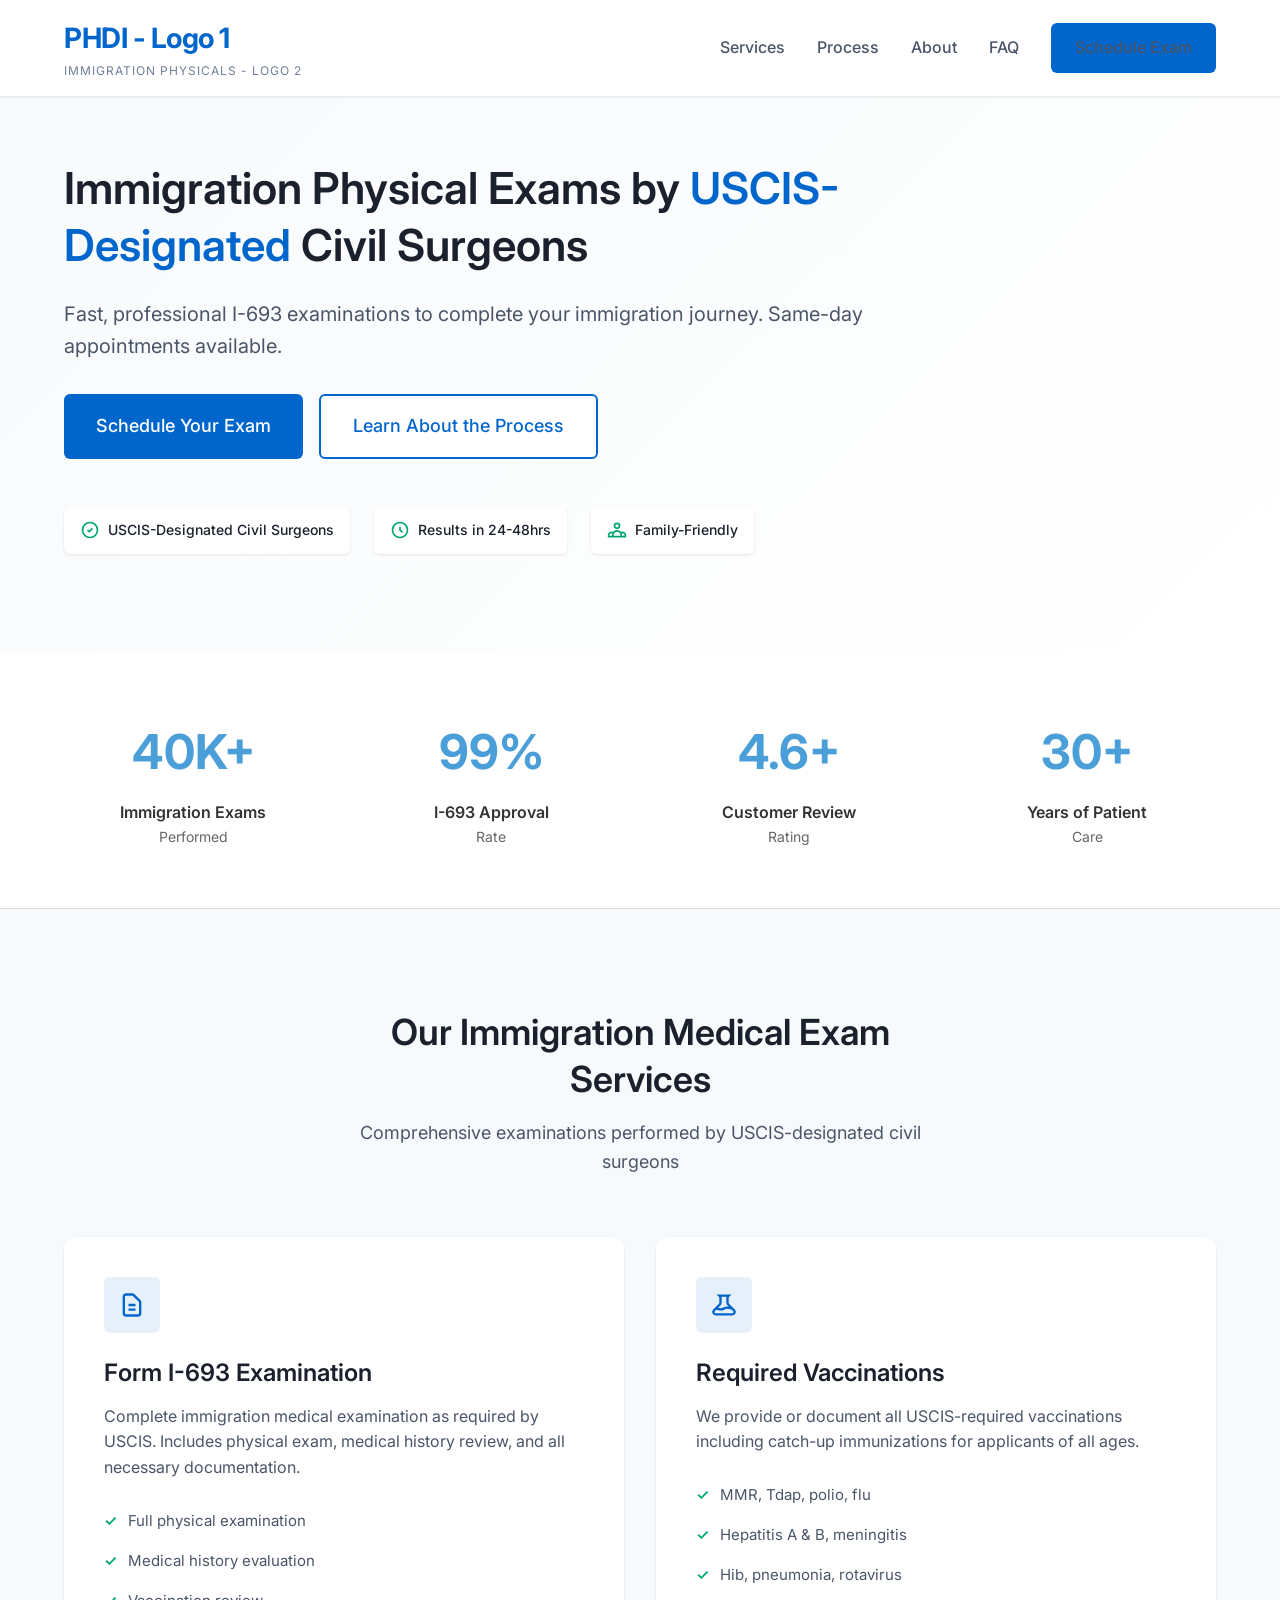
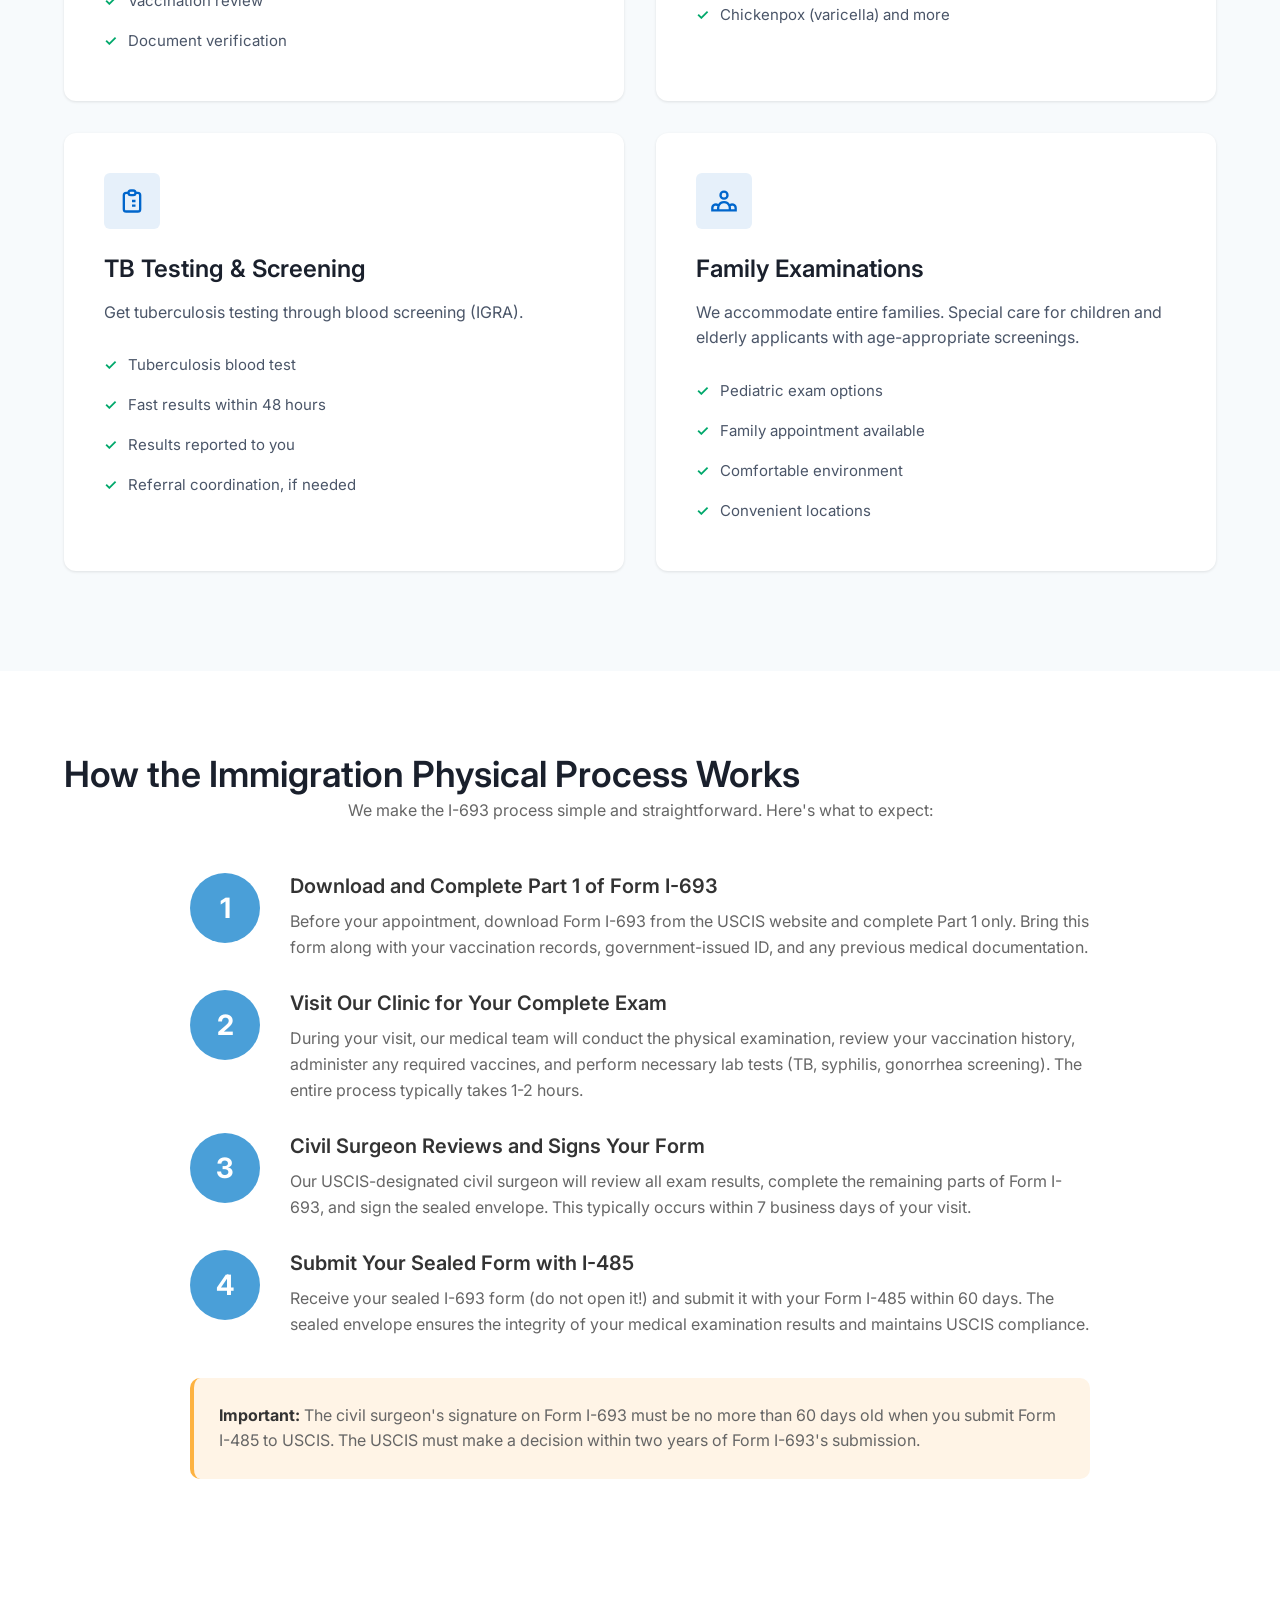
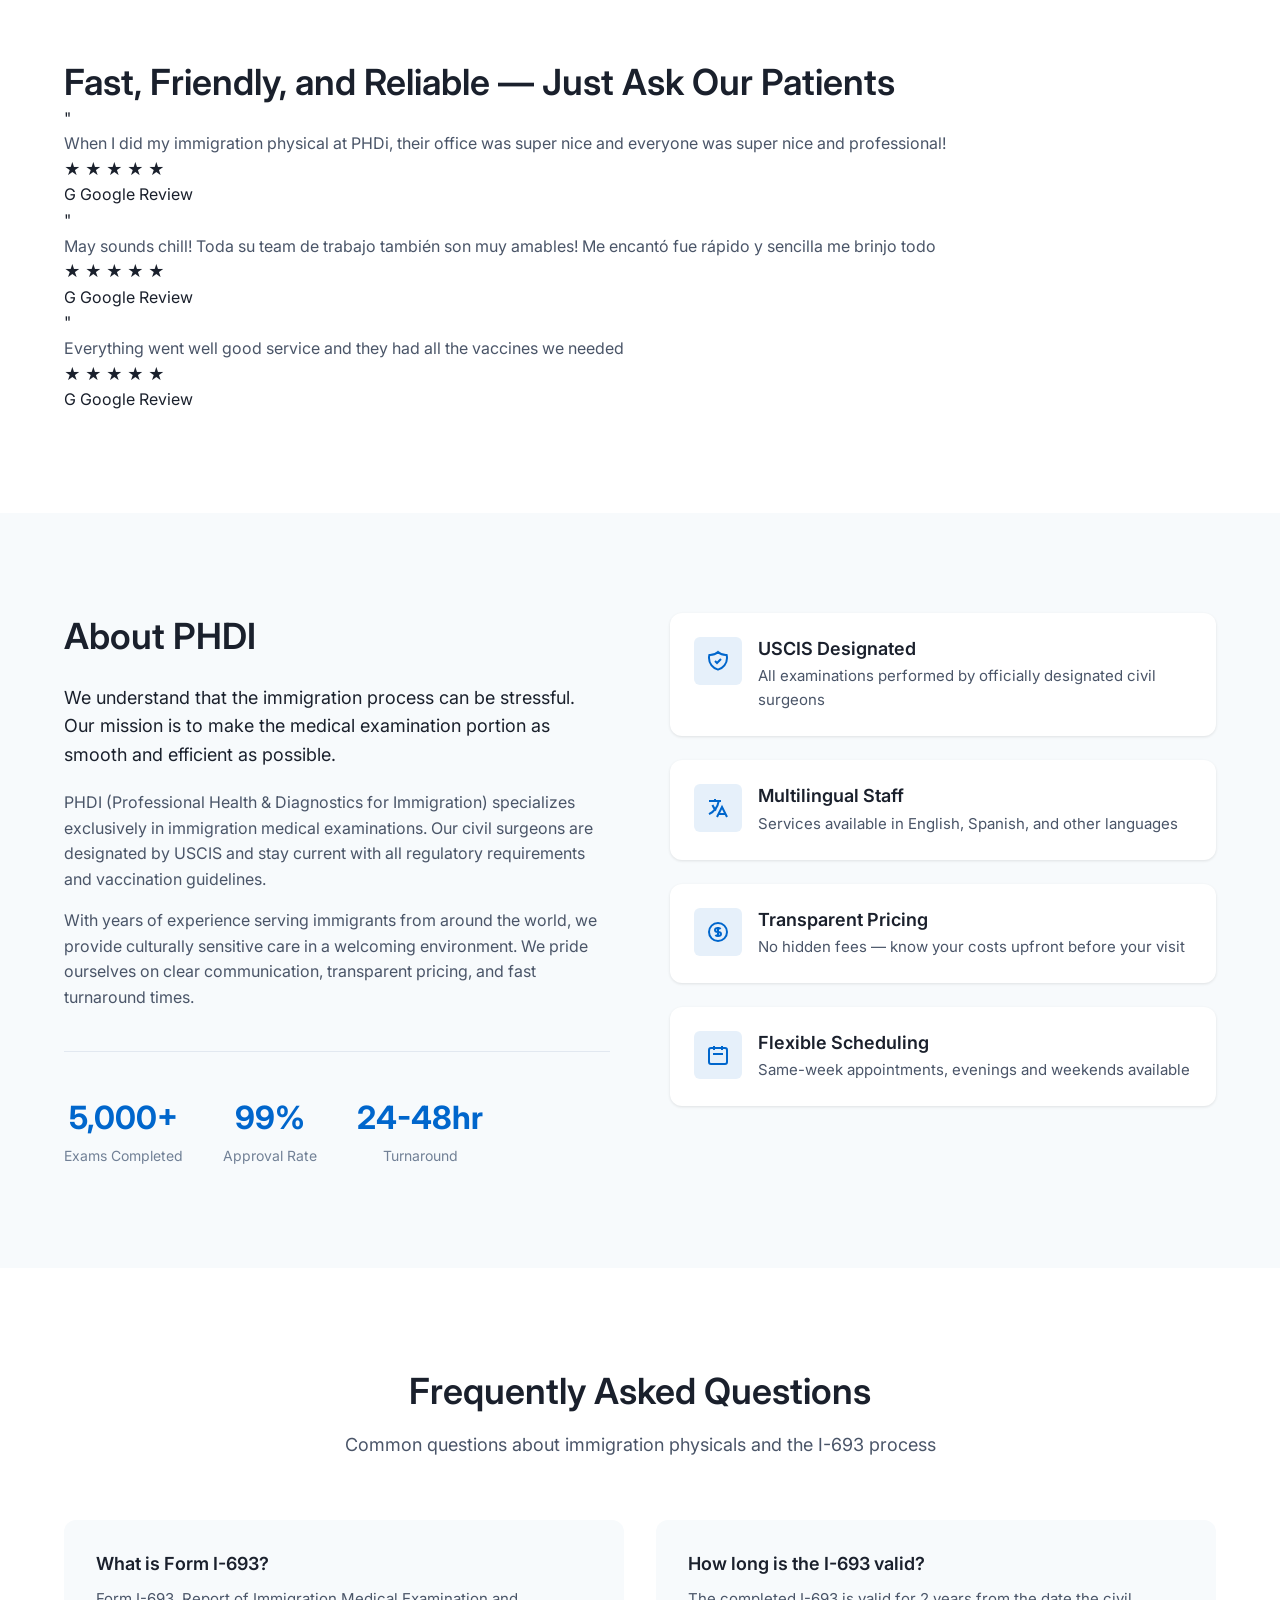
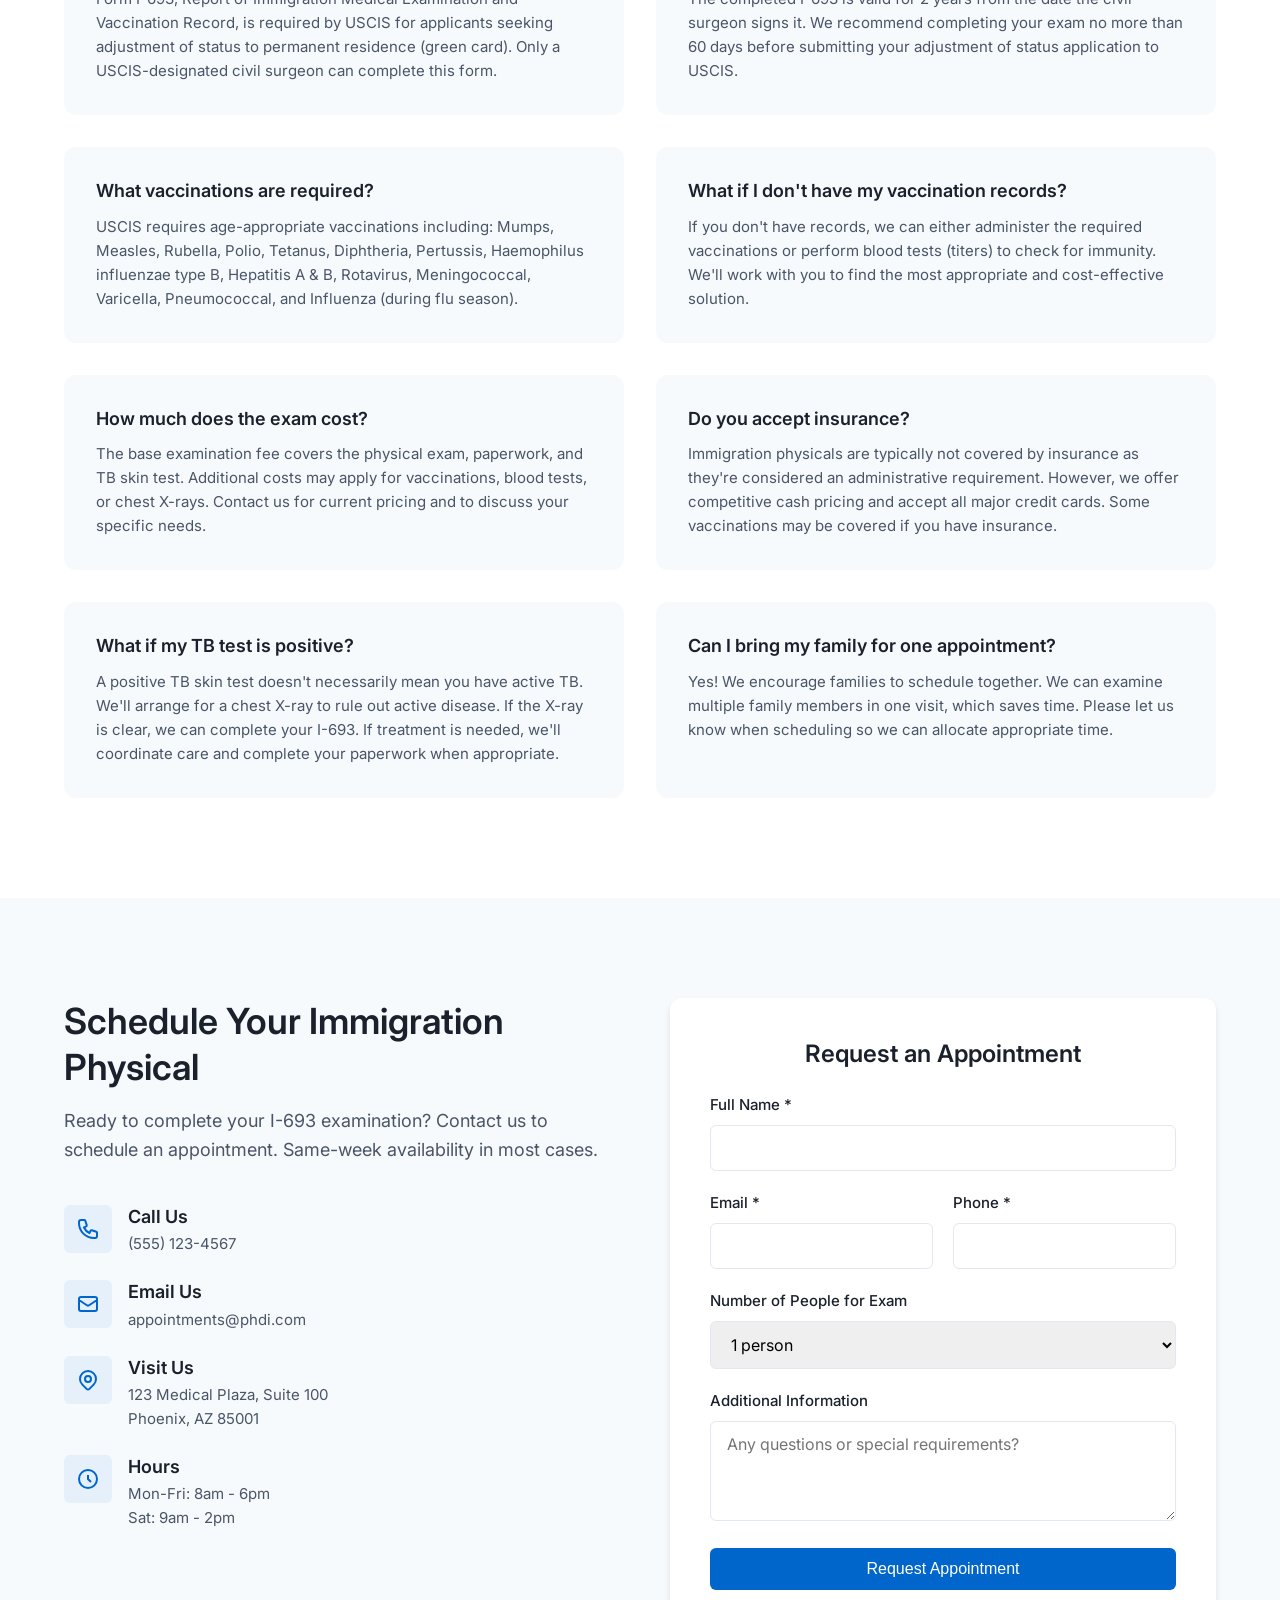
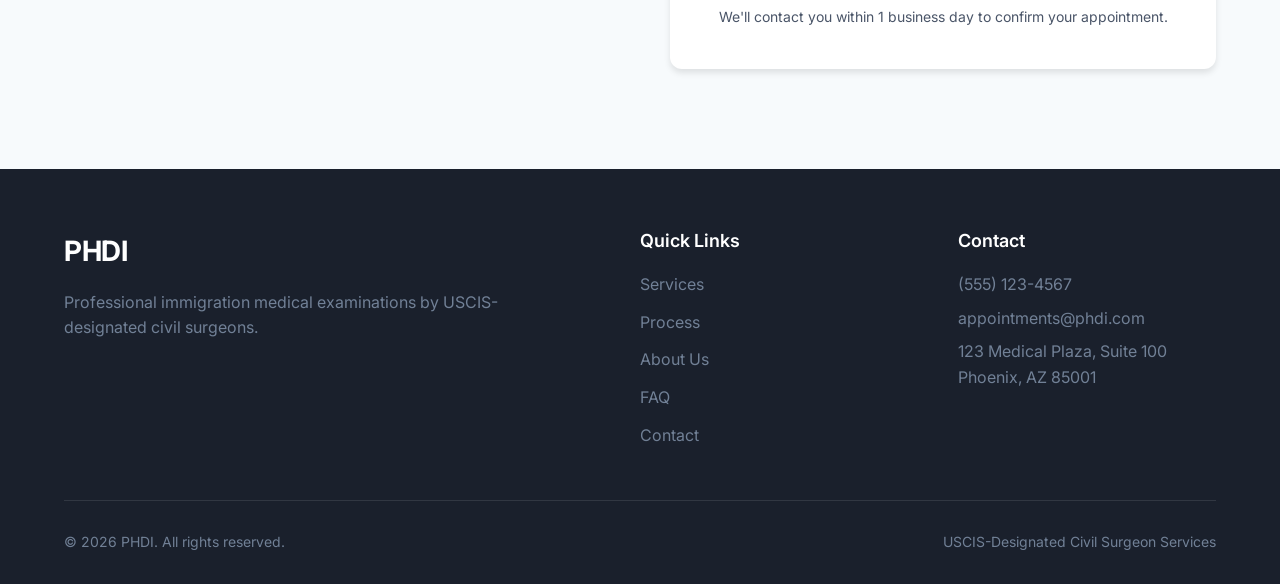
==== commit a9599d45: "Update index.html" ====
--- a/index.html
+++ b/index.html
@@ -219,6 +219,62 @@
         </div>
     </section>
 
+    <!-- Testimonials Section -->
+    <section class="testimonials-section">
+        <div class="container">
+            <div class="testimonials-header">
+                <h2>Fast, Friendly, and Reliable — Just Ask Our Patients</h2>
+            </div>
+            <div class="testimonials-grid">
+                <div class="testimonial-card">
+                    <div class="quote-icon">"</div>
+                    <p class="testimonial-text">When I did my immigration physical at PHDi, their office was super nice and everyone was super nice and professional!</p>
+                    <div class="rating">
+                        <span class="star">★</span>
+                        <span class="star">★</span>
+                        <span class="star">★</span>
+                        <span class="star">★</span>
+                        <span class="star">★</span>
+                    </div>
+                    <div class="google-badge">
+                        <span>G</span>
+                        <span>Google Review</span>
+                    </div>
+                </div>
+                <div class="testimonial-card">
+                    <div class="quote-icon">"</div>
+                    <p class="testimonial-text">May sounds chill! Toda su team de trabajo también son muy amables! Me encantó fue rápido y sencilla me brinjo todo</p>
+                    <div class="rating">
+                        <span class="star">★</span>
+                        <span class="star">★</span>
+                        <span class="star">★</span>
+                        <span class="star">★</span>
+                        <span class="star">★</span>
+                    </div>
+                    <div class="google-badge">
+                        <span>G</span>
+                        <span>Google Review</span>
+                    </div>
+                </div>
+                <div class="testimonial-card">
+                    <div class="quote-icon">"</div>
+                    <p class="testimonial-text">Everything went well good service and they had all the vaccines we needed</p>
+                    <div class="rating">
+                        <span class="star">★</span>
+                        <span class="star">★</span>
+                        <span class="star">★</span>
+                        <span class="star">★</span>
+                        <span class="star">★</span>
+                    </div>
+                    <div class="google-badge">
+                        <span>G</span>
+                        <span>Google Review</span>
+                    </div>
+                </div>
+            </div>
+        </div>
+    </section>
+	
     <!-- About Section -->
     <section id="about" class="about">
         <div class="container">
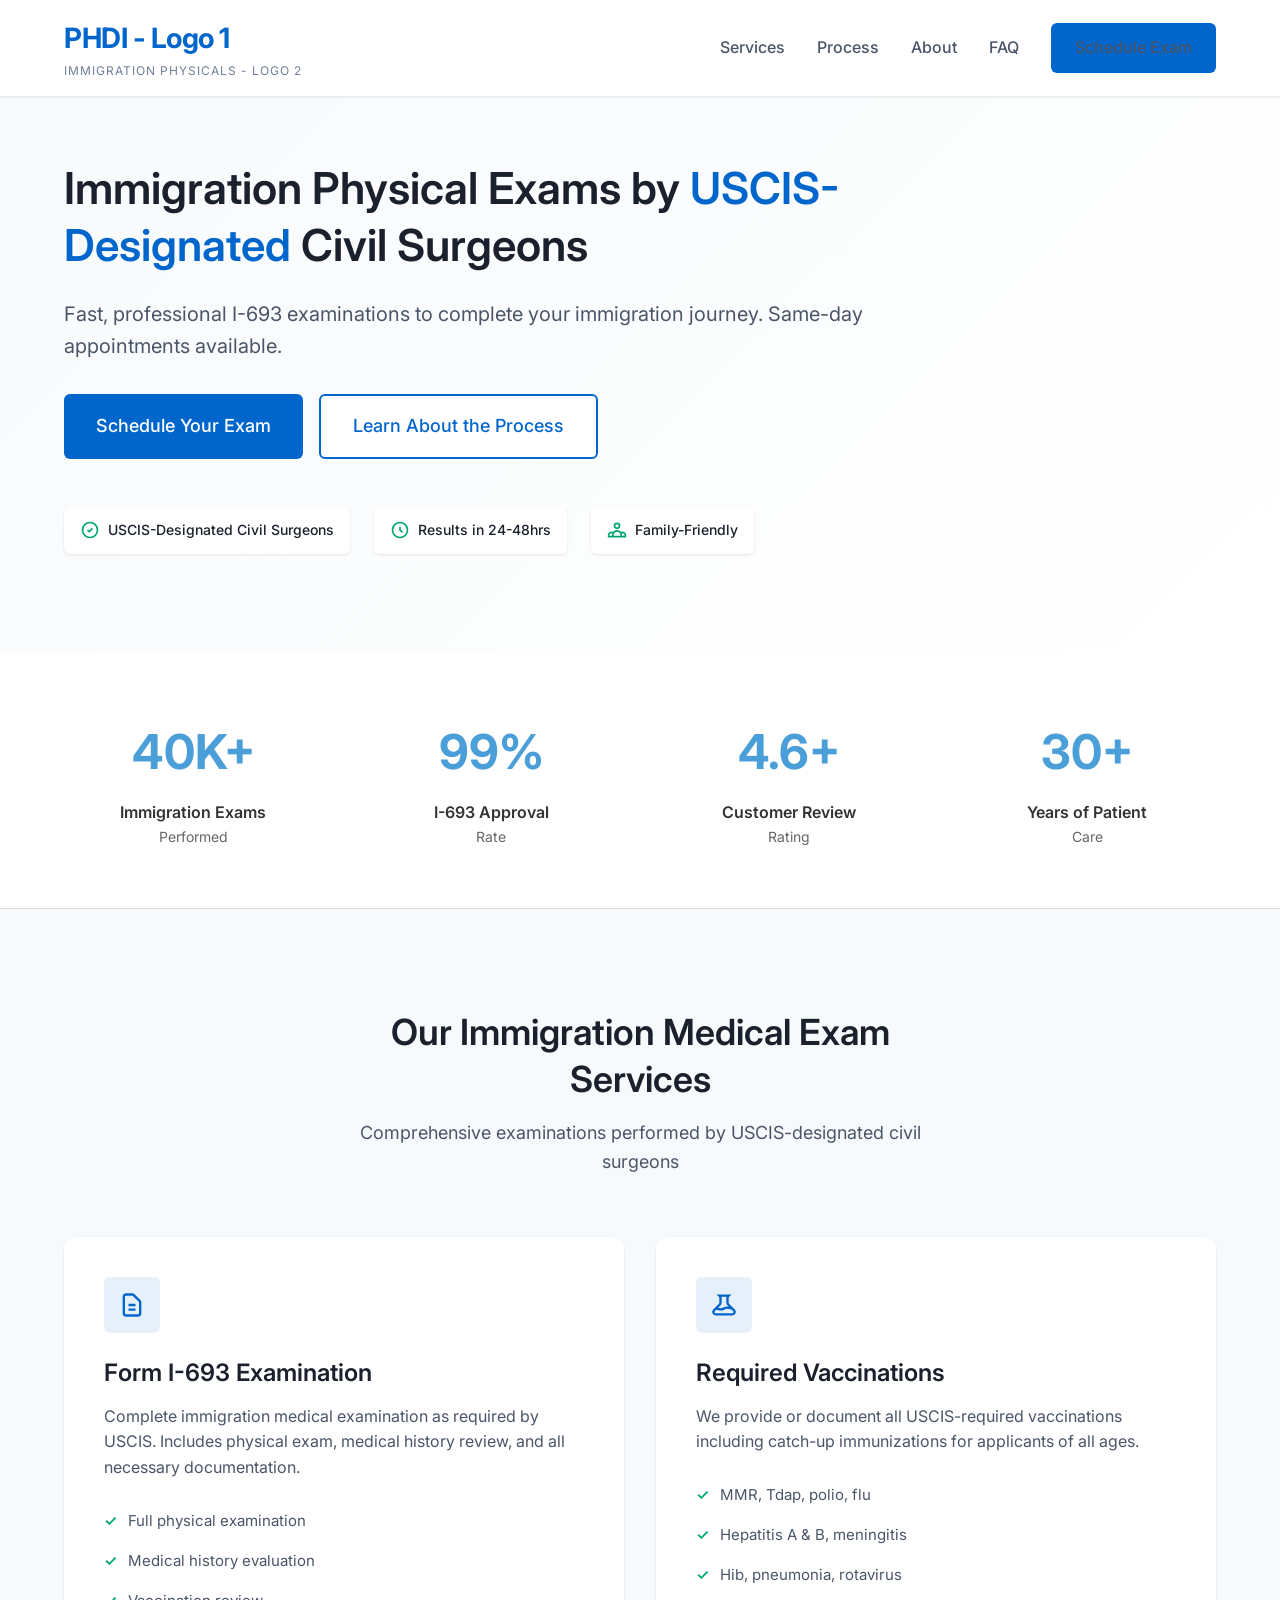
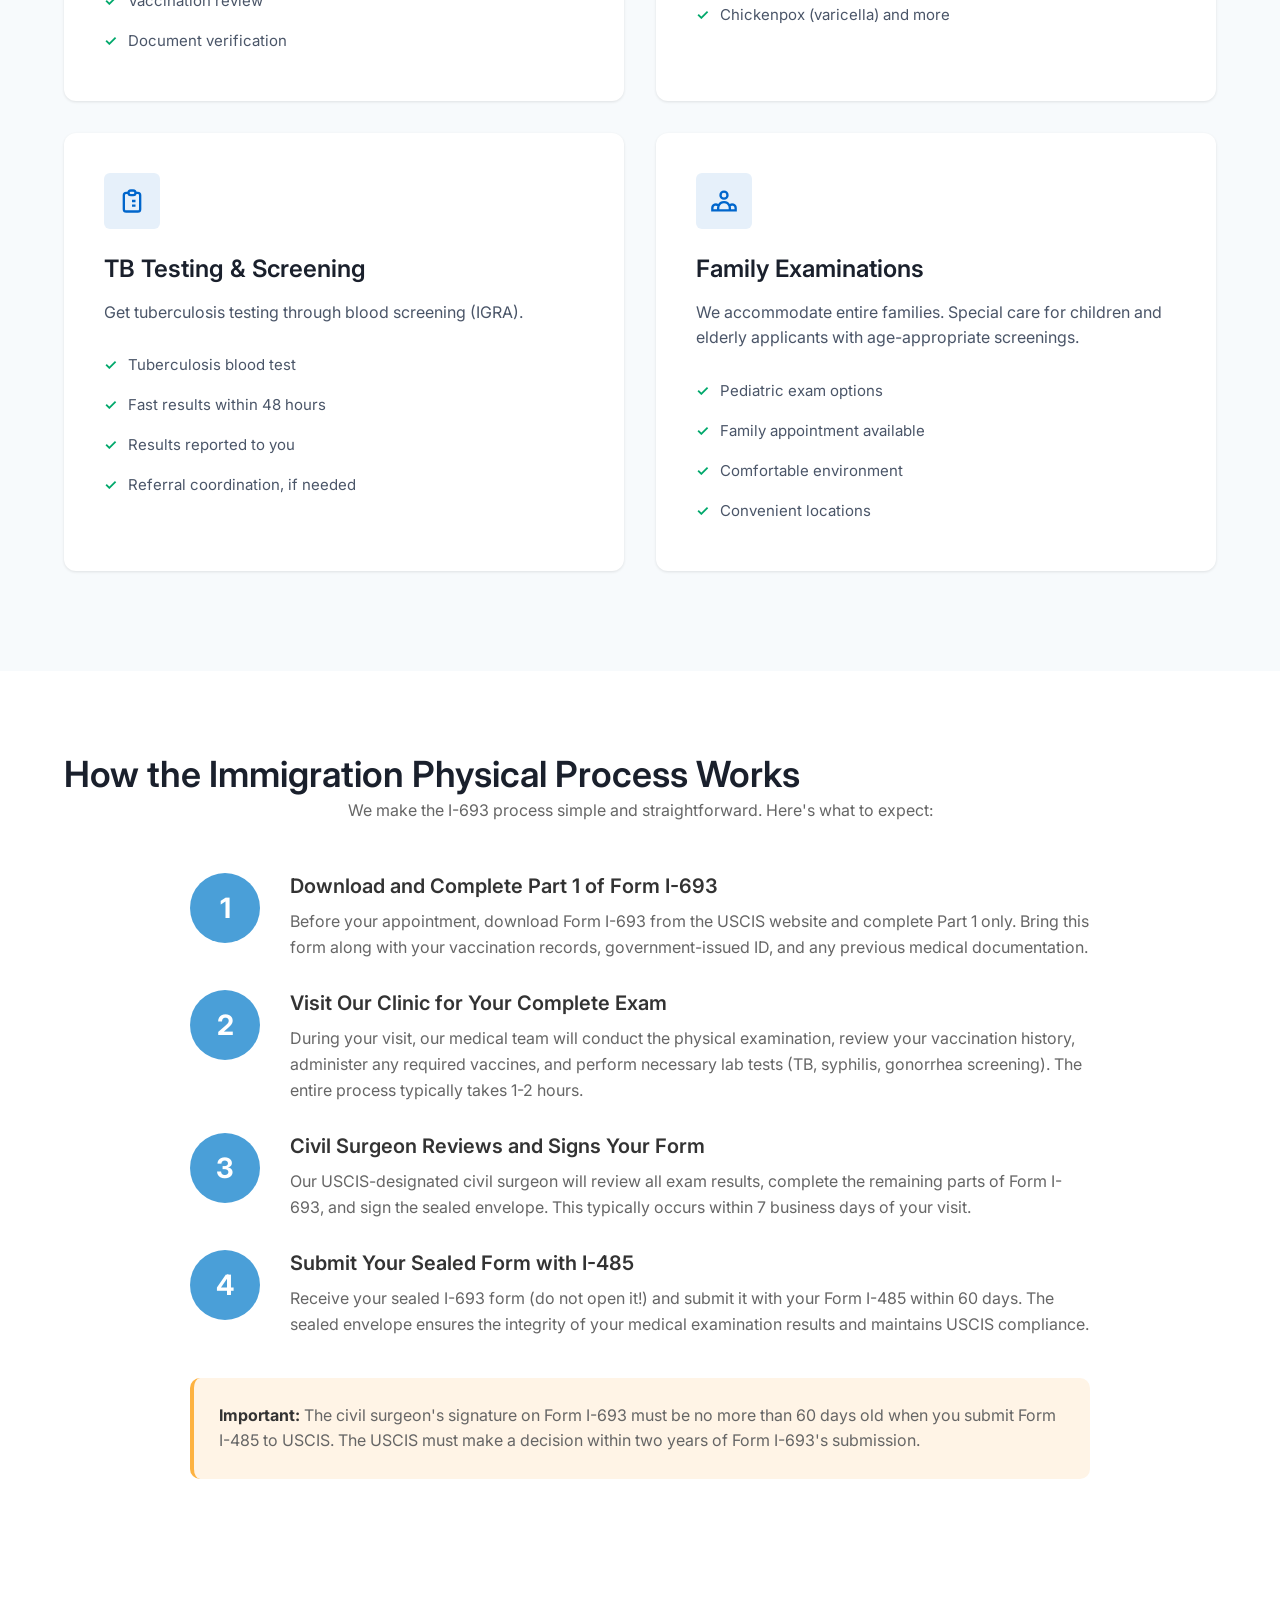
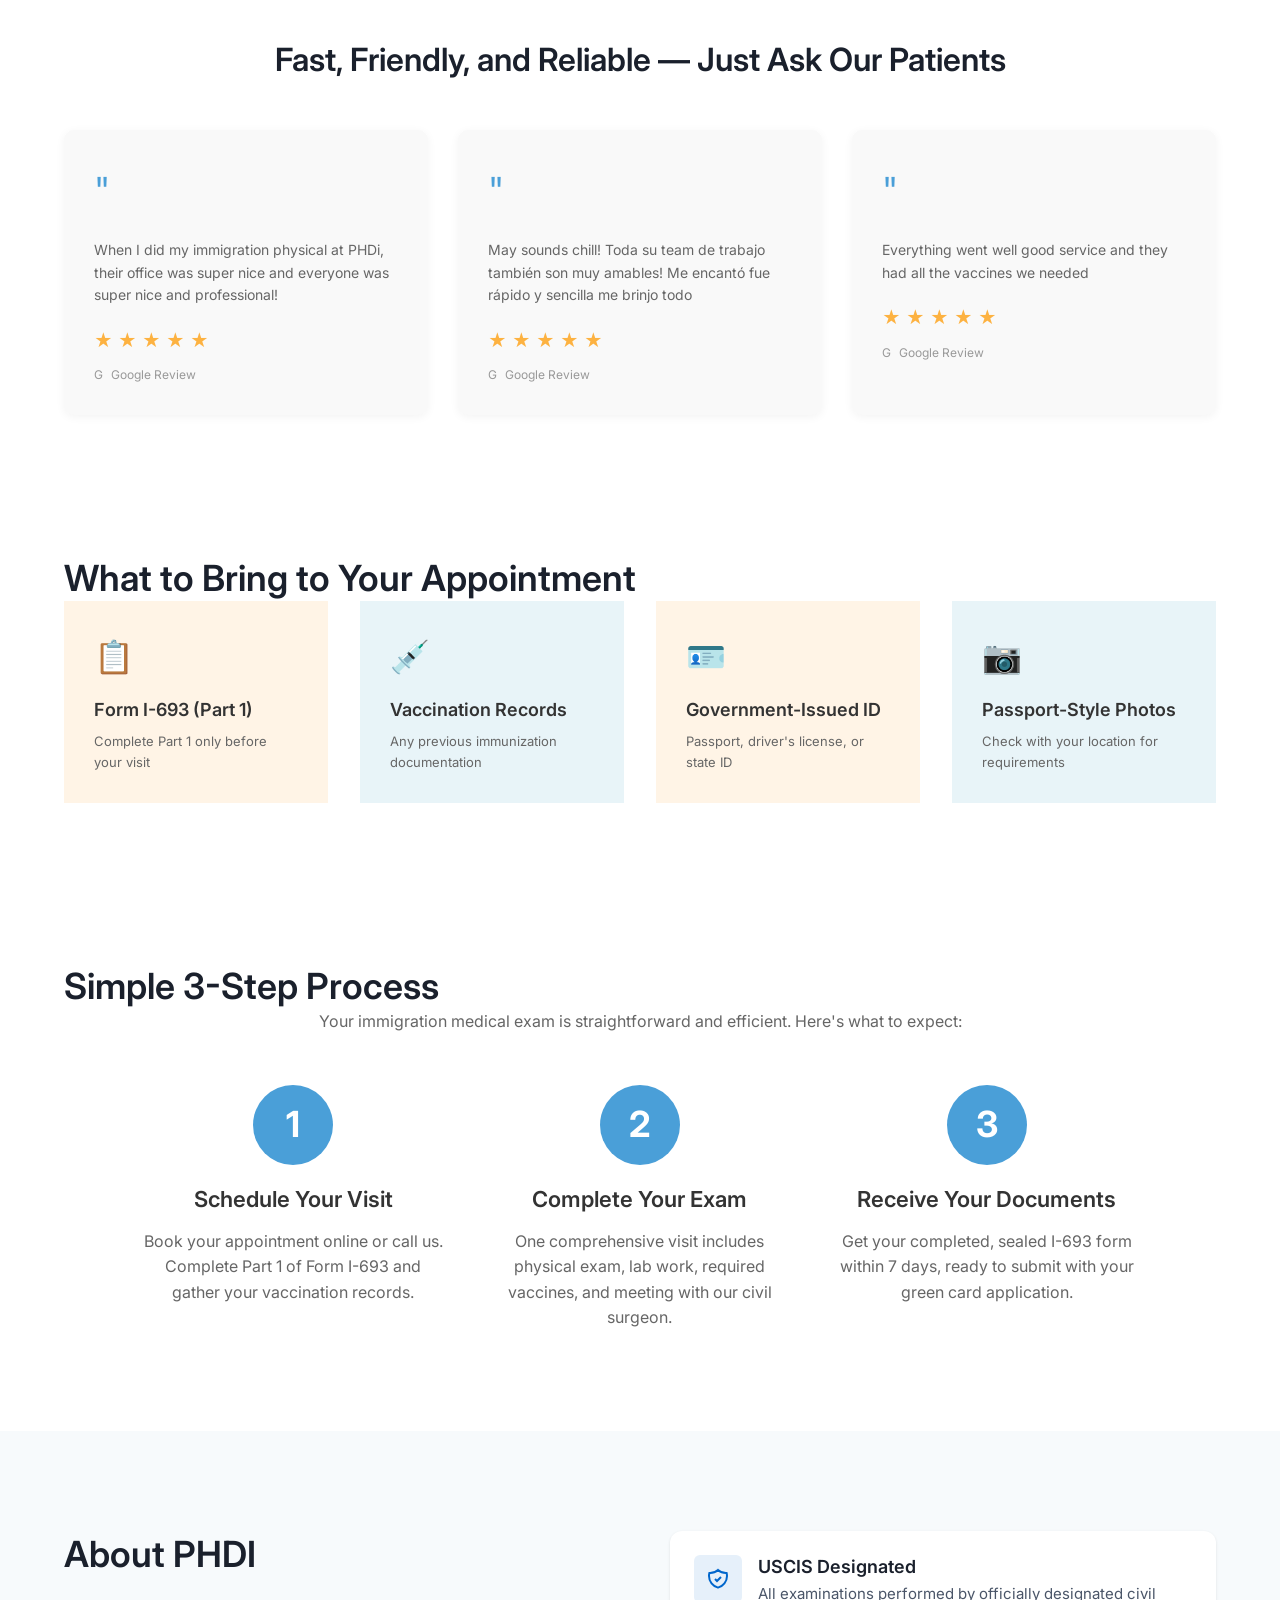
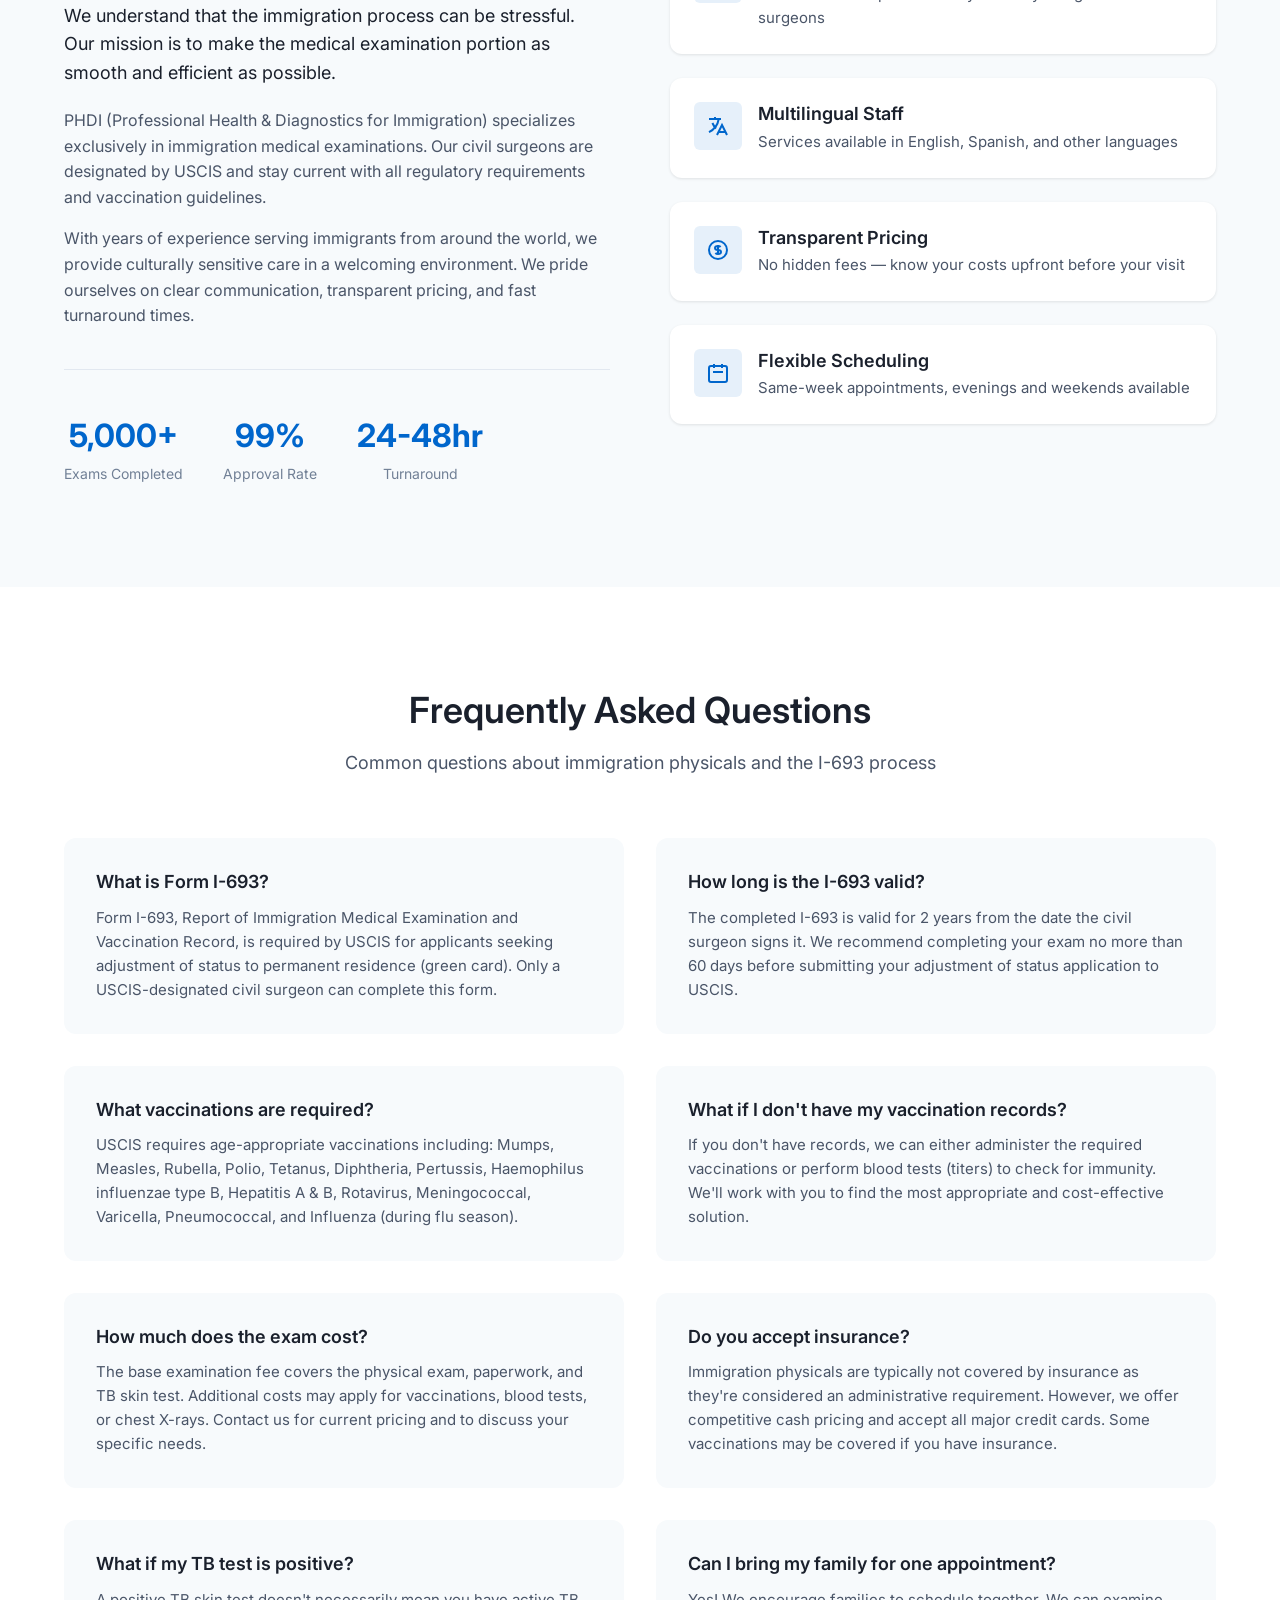
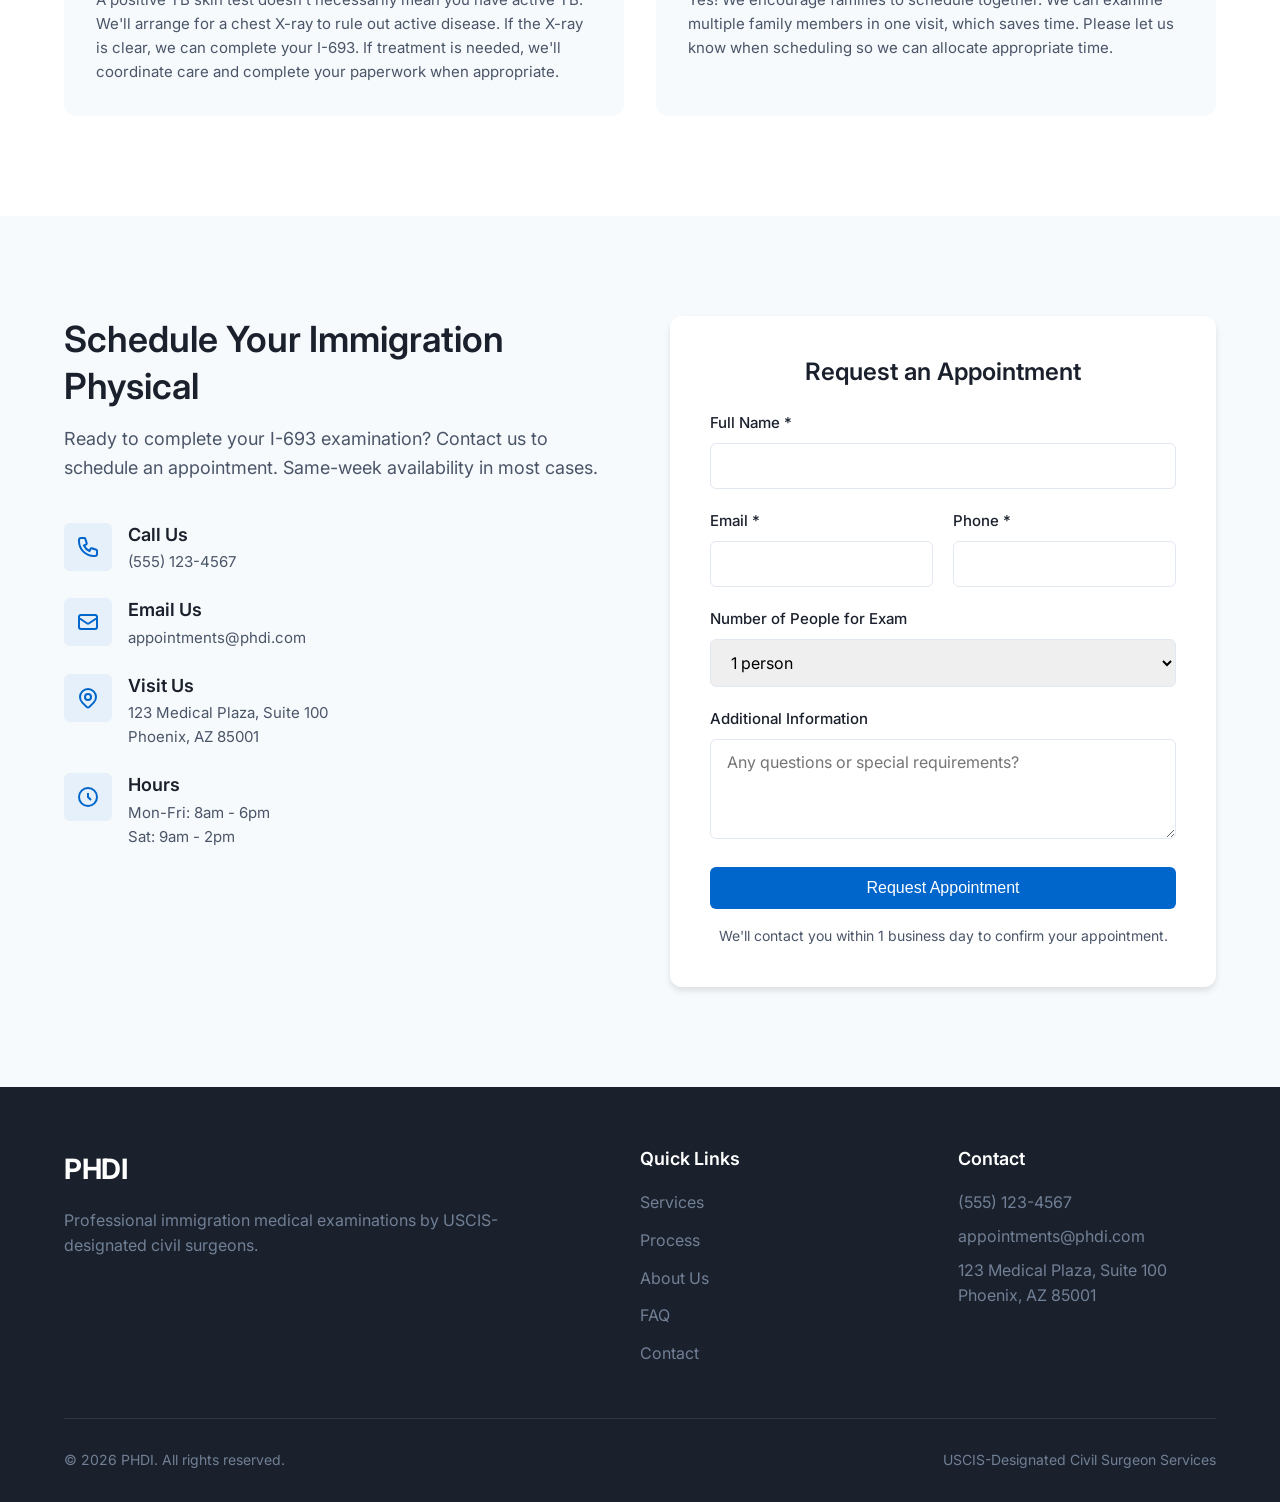
==== commit 1ad73e13: "Update index.html" ====
--- a/index.html
+++ b/index.html
@@ -274,6 +274,62 @@
             </div>
         </div>
     </section>
+
+	    <!-- What to Bring Section -->
+    <section class="services-section" style="background: white; padding: 60px 0;">
+        <div class="container">
+            <h2 class="section-title">What to Bring to Your Appointment</h2>
+            <div class="services-grid" style="max-width: 100%; grid-template-columns: repeat(auto-fit, minmax(250px, 1fr));">
+                <div class="service-button" style="background: #FFF4E6; padding: 30px; text-align: left; height: auto;">
+                    <div style="font-size: 32px; margin-bottom: 15px;">📋</div>
+                    <h4 style="margin-bottom: 10px; color: #333;">Form I-693 (Part 1)</h4>
+                    <p style="font-size: 13px; color: #666; font-weight: normal;">Complete Part 1 only before your visit</p>
+                </div>
+                <div class="service-button" style="background: #E8F4F8; padding: 30px; text-align: left; height: auto;">
+                    <div style="font-size: 32px; margin-bottom: 15px;">💉</div>
+                    <h4 style="margin-bottom: 10px; color: #333;">Vaccination Records</h4>
+                    <p style="font-size: 13px; color: #666; font-weight: normal;">Any previous immunization documentation</p>
+                </div>
+                <div class="service-button" style="background: #FFF4E6; padding: 30px; text-align: left; height: auto;">
+                    <div style="font-size: 32px; margin-bottom: 15px;">🪪</div>
+                    <h4 style="margin-bottom: 10px; color: #333;">Government-Issued ID</h4>
+                    <p style="font-size: 13px; color: #666; font-weight: normal;">Passport, driver's license, or state ID</p>
+                </div>
+                <div class="service-button" style="background: #E8F4F8; padding: 30px; text-align: left; height: auto;">
+                    <div style="font-size: 32px; margin-bottom: 15px;">📷</div>
+                    <h4 style="margin-bottom: 10px; color: #333;">Passport-Style Photos</h4>
+                    <p style="font-size: 13px; color: #666; font-weight: normal;">Check with your location for requirements</p>
+                </div>
+            </div>
+        </div>
+    </section>
+
+	
+    <!-- Process Timeline Section -->
+    <section class="services-section" style="background: white;">
+        <div class="container">
+            <h2 class="section-title">Simple 3-Step Process</h2>
+            <p style="text-align: center; color: #666; margin-bottom: 50px; max-width: 700px; margin-left: auto; margin-right: auto;">Your immigration medical exam is straightforward and efficient. Here's what to expect:</p>
+            <div style="display: grid; grid-template-columns: repeat(auto-fit, minmax(280px, 1fr)); gap: 40px; max-width: 1000px; margin: 0 auto;">
+                <div style="text-align: center;">
+                    <div style="width: 80px; height: 80px; background: #4A9FD8; color: white; border-radius: 50%; display: flex; align-items: center; justify-content: center; font-size: 36px; font-weight: bold; margin: 0 auto 20px;">1</div>
+                    <h3 style="margin-bottom: 15px; color: #333; font-size: 22px;">Schedule Your Visit</h3>
+                    <p style="color: #666; line-height: 1.6;">Book your appointment online or call us. Complete Part 1 of Form I-693 and gather your vaccination records.</p>
+                </div>
+                <div style="text-align: center;">
+                    <div style="width: 80px; height: 80px; background: #4A9FD8; color: white; border-radius: 50%; display: flex; align-items: center; justify-content: center; font-size: 36px; font-weight: bold; margin: 0 auto 20px;">2</div>
+                    <h3 style="margin-bottom: 15px; color: #333; font-size: 22px;">Complete Your Exam</h3>
+                    <p style="color: #666; line-height: 1.6;">One comprehensive visit includes physical exam, lab work, required vaccines, and meeting with our civil surgeon.</p>
+                </div>
+                <div style="text-align: center;">
+                    <div style="width: 80px; height: 80px; background: #4A9FD8; color: white; border-radius: 50%; display: flex; align-items: center; justify-content: center; font-size: 36px; font-weight: bold; margin: 0 auto 20px;">3</div>
+                    <h3 style="margin-bottom: 15px; color: #333; font-size: 22px;">Receive Your Documents</h3>
+                    <p style="color: #666; line-height: 1.6;">Get your completed, sealed I-693 form within 7 days, ready to submit with your green card application.</p>
+                </div>
+            </div>
+        </div>
+    </section>
+
 	
     <!-- About Section -->
     <section id="about" class="about">
--- a/styles.css
+++ b/styles.css
@@ -241,6 +241,11 @@
     padding: 100px 0;
 }
 
+.advantage-grid,
+            .testimonials-grid {
+                grid-template-columns: 1fr;
+            }
+
 .section-header {
     text-align: center;
     max-width: 600px;
@@ -697,6 +702,67 @@
     color: var(--text-light);
     font-size: 0.875rem;
 }
+
+       /* Testimonials Section */
+        .testimonials-section {
+            padding: 80px 0;
+            background: white;
+        }
+
+        .testimonials-header {
+            text-align: center;
+            margin-bottom: 50px;
+        }
+
+        .testimonials-header h2 {
+            font-size: 32px;
+            margin-bottom: 10px;
+        }
+
+        .testimonials-grid {
+            display: grid;
+            grid-template-columns: repeat(3, 1fr);
+            gap: 30px;
+        }
+
+        .testimonial-card {
+            background: #f9f9f9;
+            padding: 30px;
+            border-radius: 10px;
+            box-shadow: 0 2px 10px rgba(0,0,0,0.05);
+        }
+
+        .quote-icon {
+            font-size: 40px;
+            color: #4A9FD8;
+            margin-bottom: 15px;
+        }
+
+        .testimonial-text {
+            font-size: 14px;
+            color: #666;
+            margin-bottom: 20px;
+            line-height: 1.6;
+        }
+
+        .rating {
+            display: flex;
+            gap: 5px;
+            margin-bottom: 10px;
+        }
+
+        .star {
+            color: #FDB241;
+            font-size: 18px;
+        }
+
+        .google-badge {
+            display: flex;
+            align-items: center;
+            gap: 8px;
+            font-size: 12px;
+            color: #999;
+        }
 
 /* Responsive Design */
 @media (max-width: 992px) {
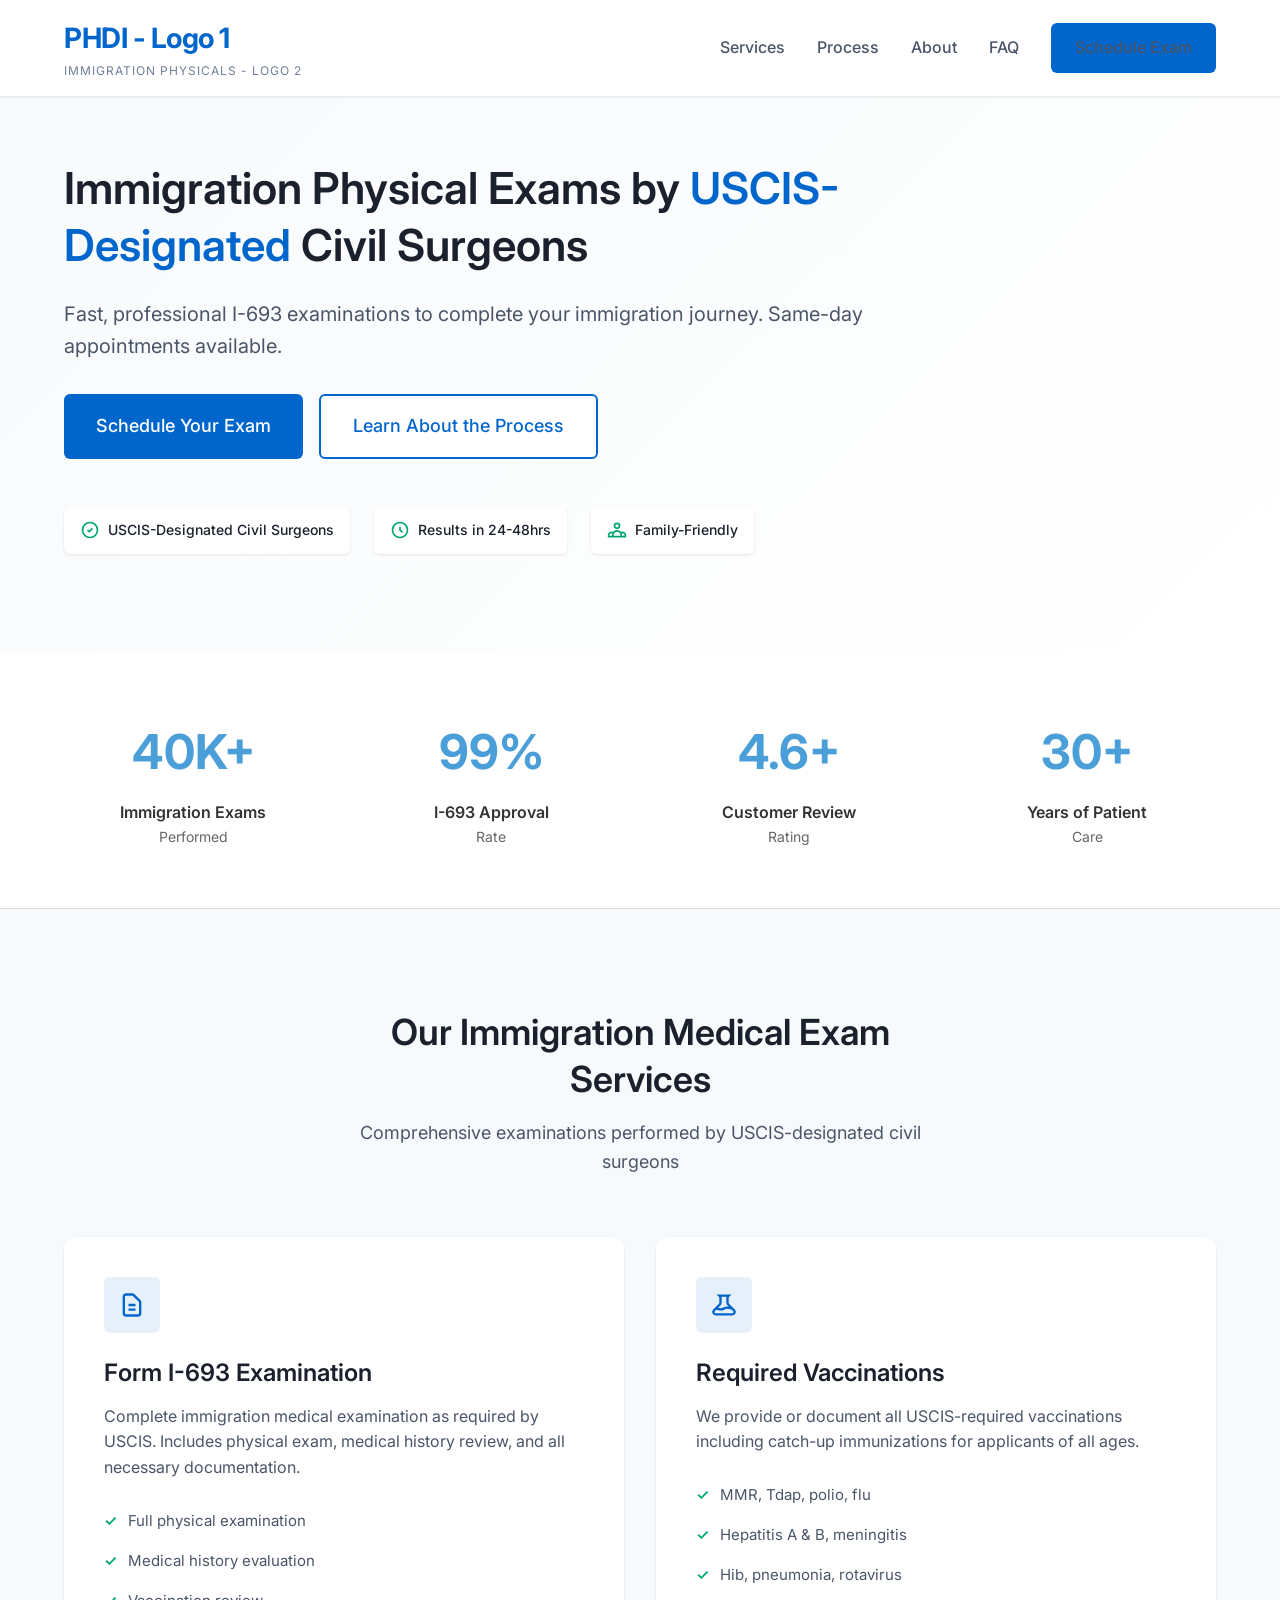
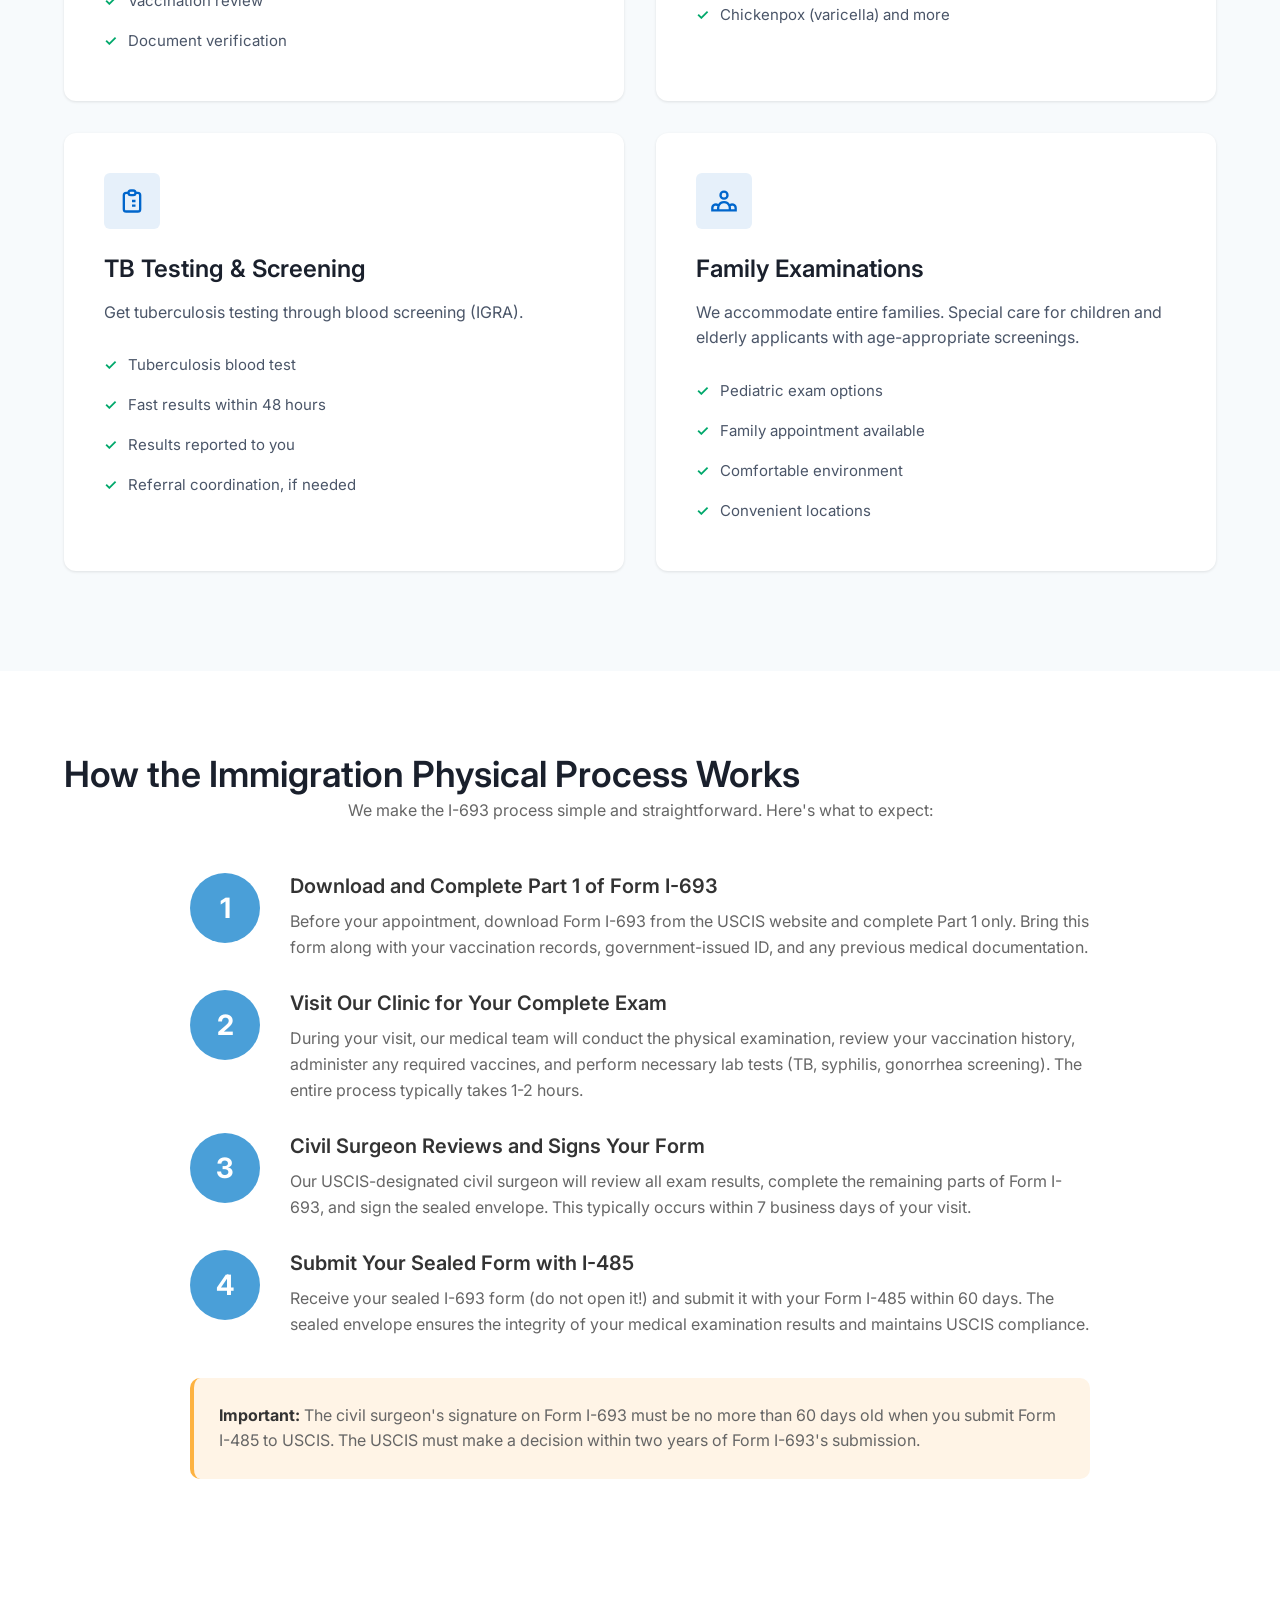
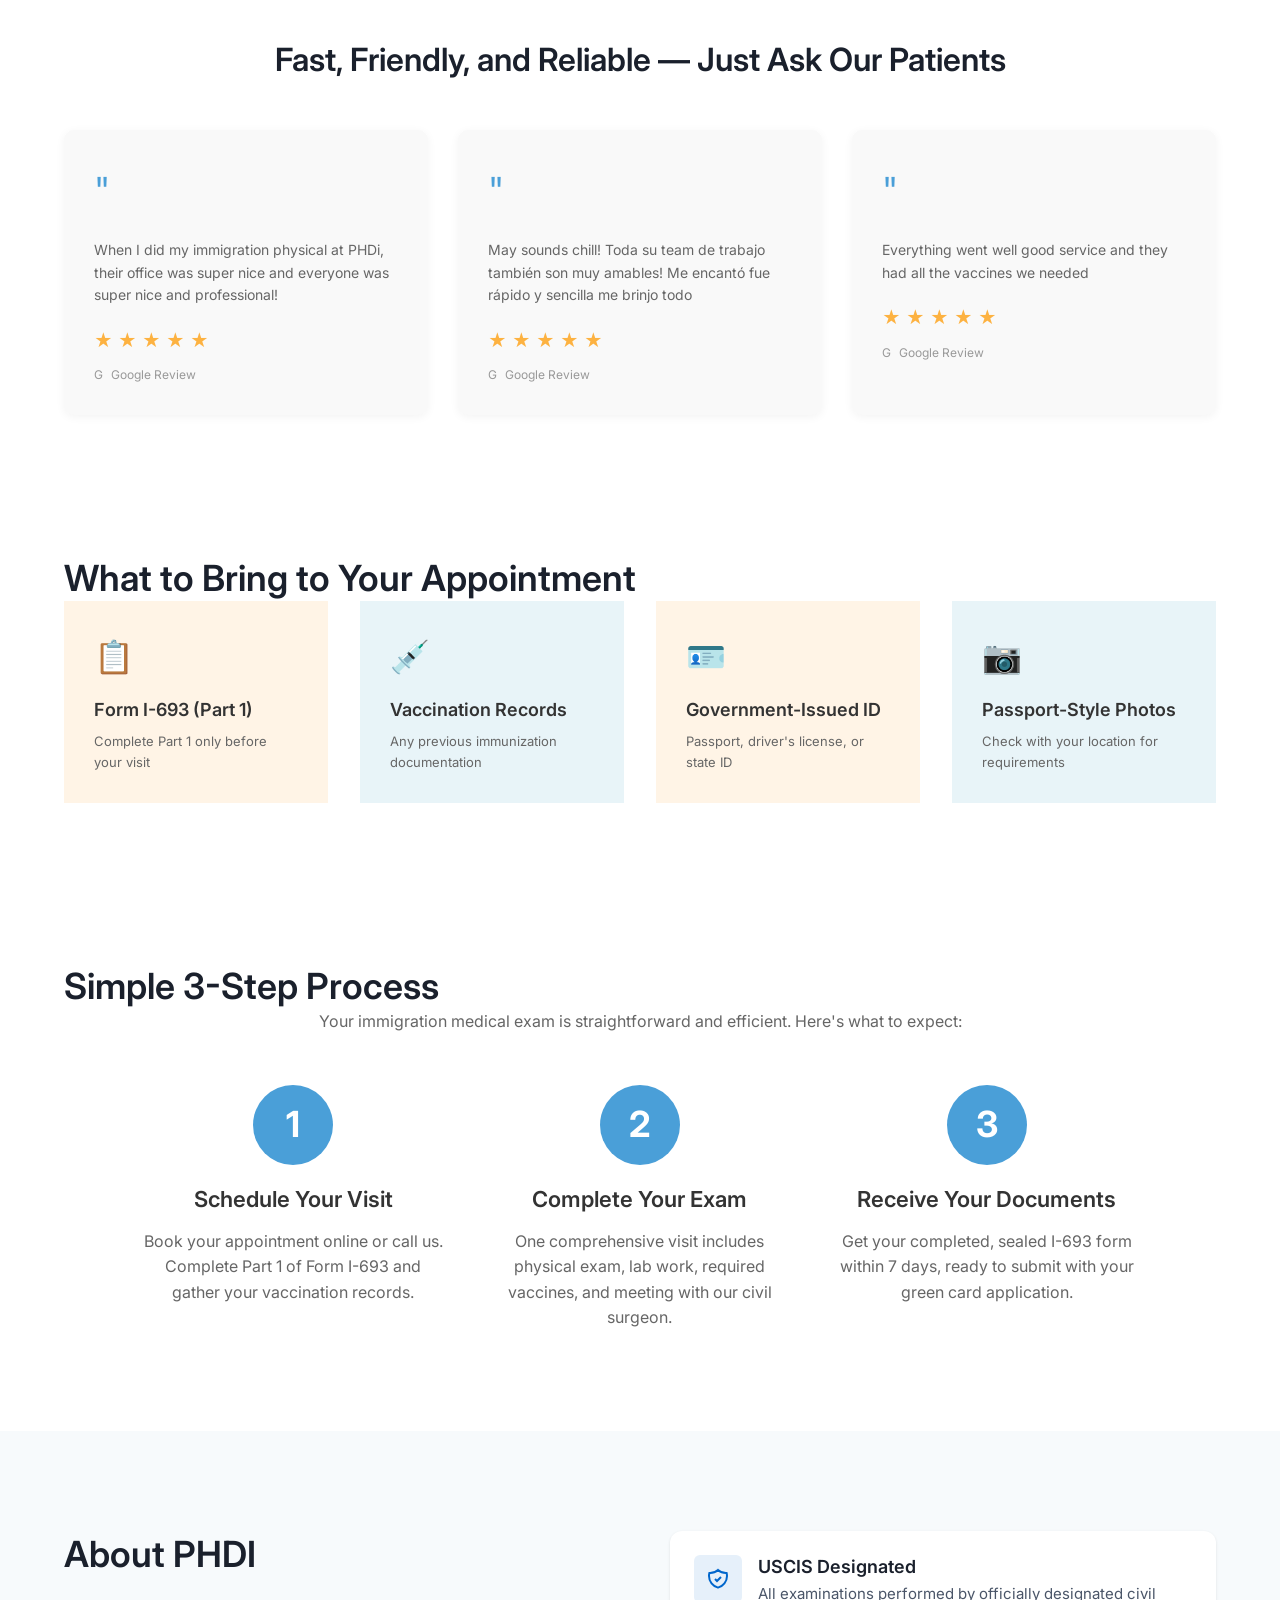
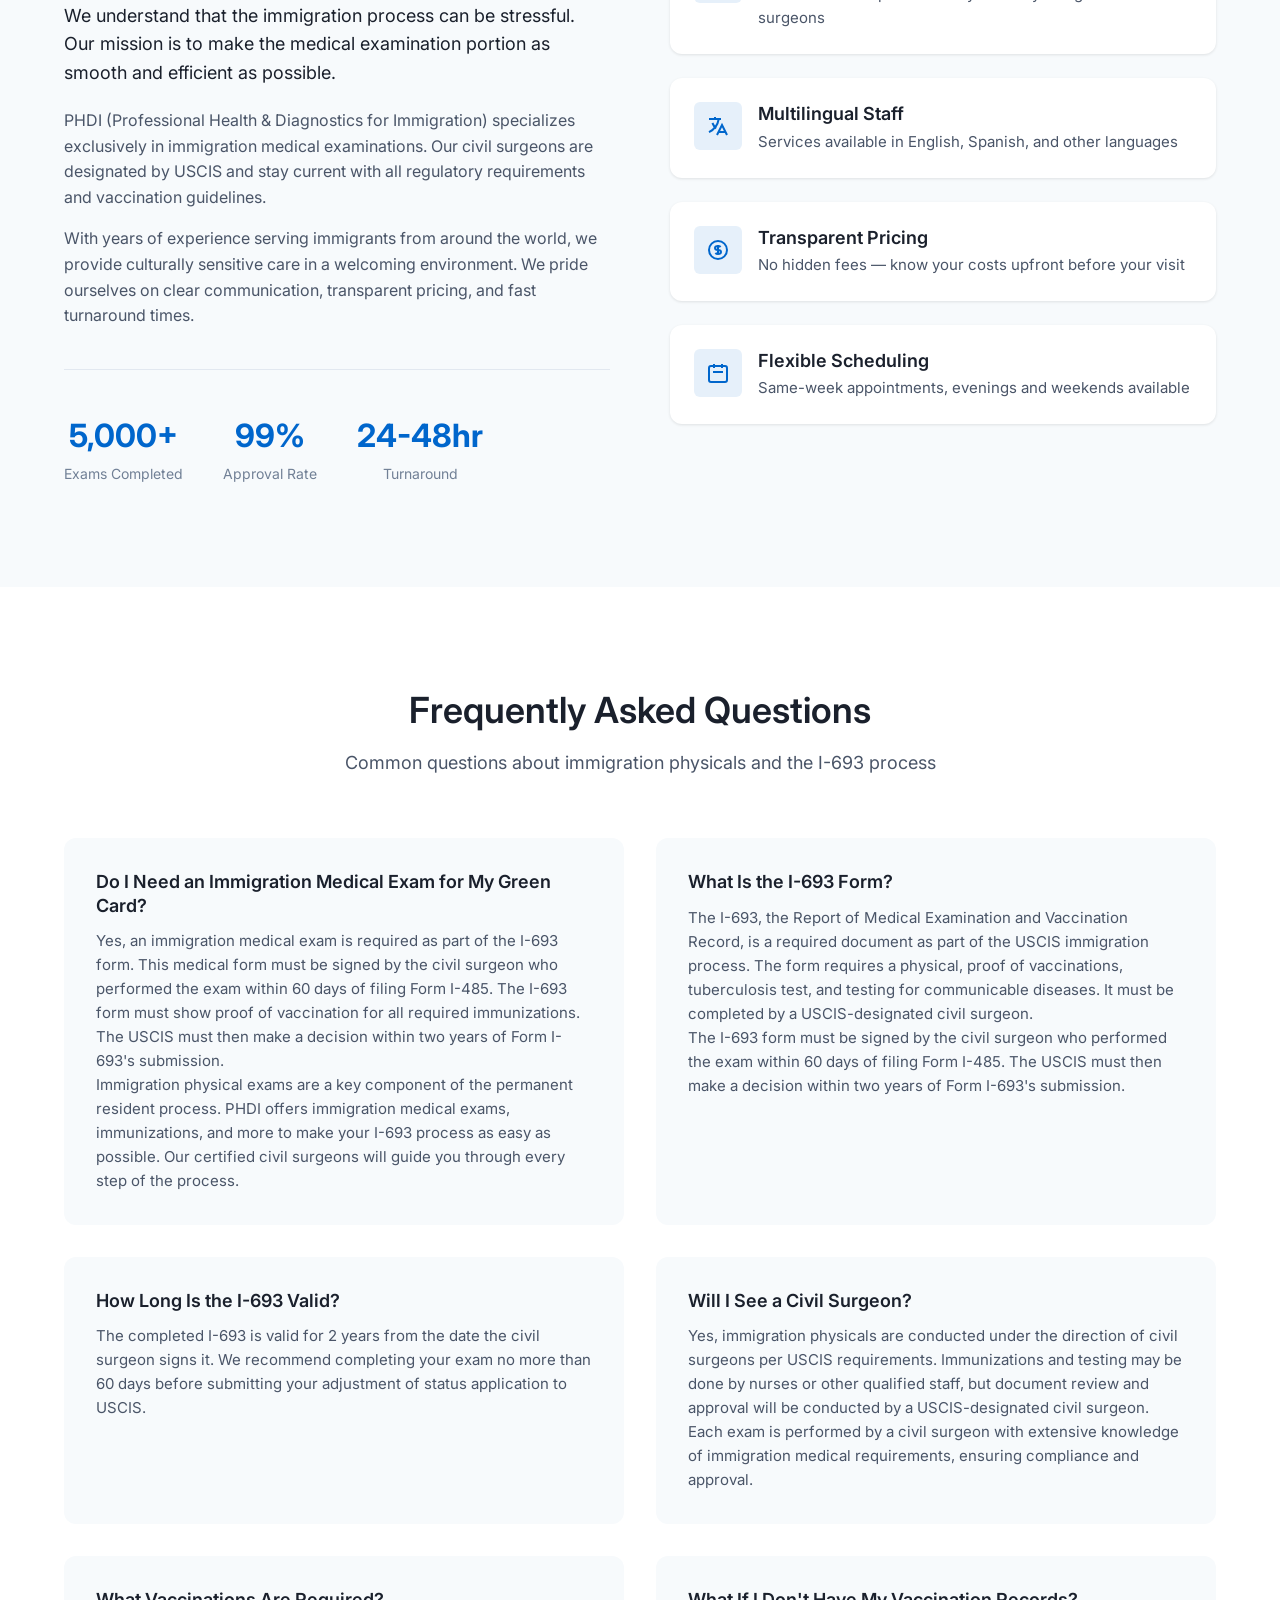
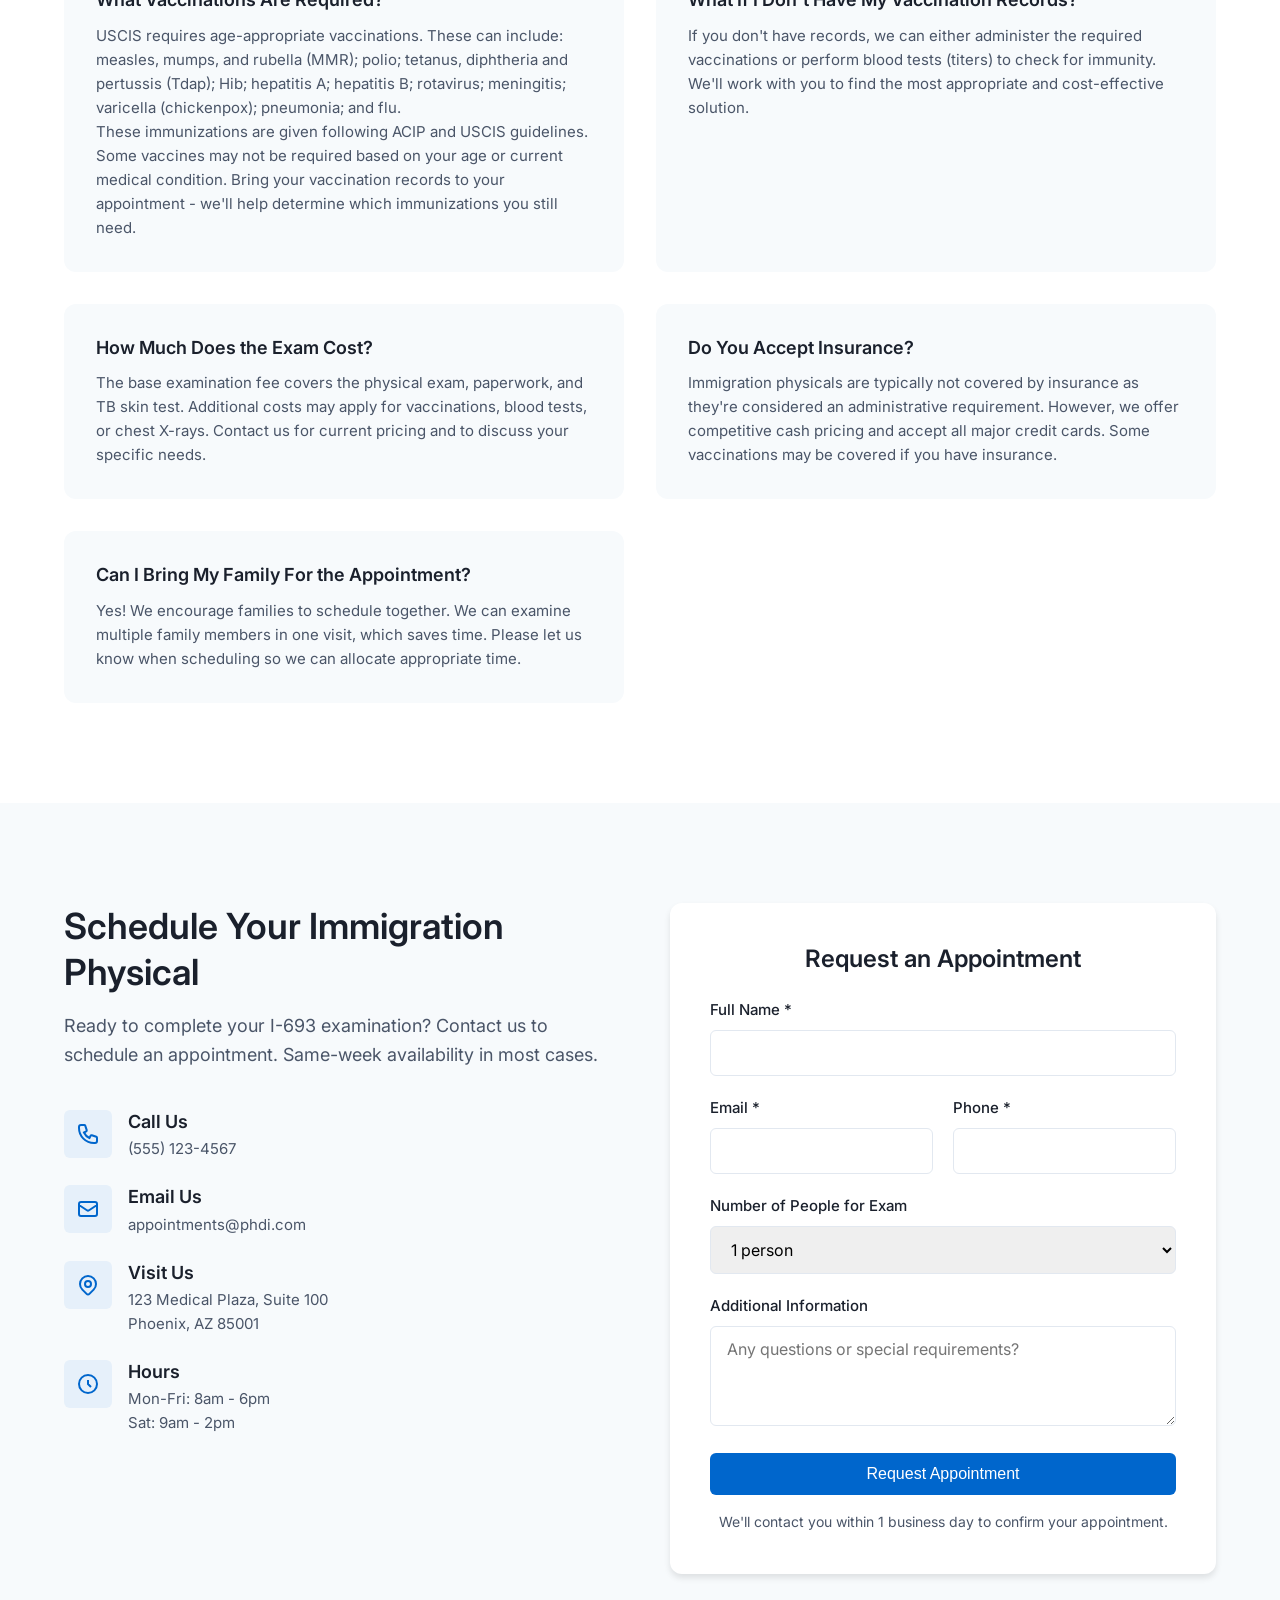
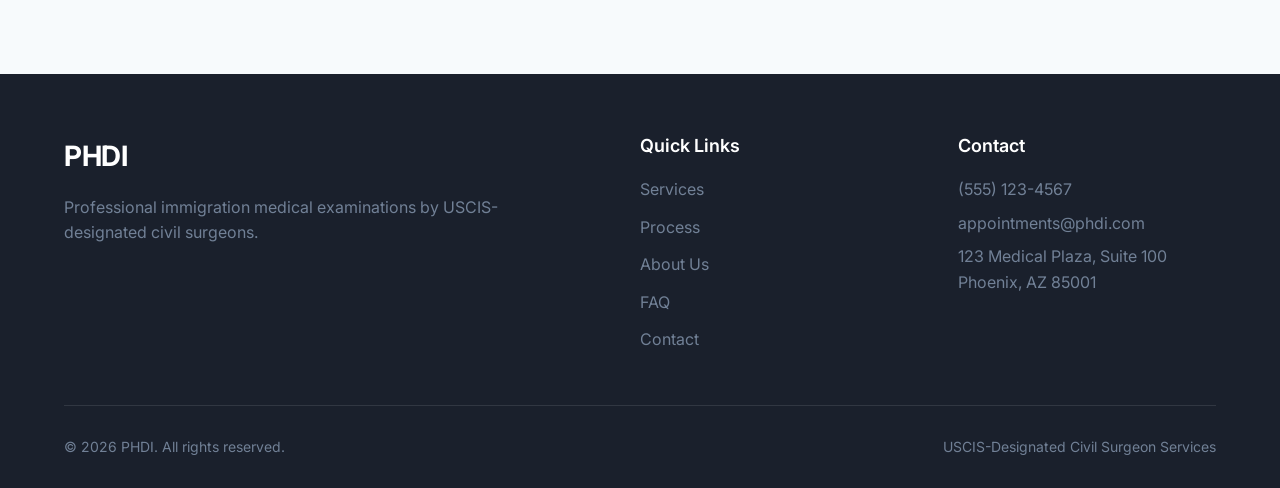
==== commit c3f32dd7: "Update index.html" ====
--- a/index.html
+++ b/index.html
@@ -413,38 +413,55 @@
                 <p>Common questions about immigration physicals and the I-693 process</p>
             </div>
             <div class="faq-grid">
-                <div class="faq-item">
-                    <h3>What is Form I-693?</h3>
-                    <p>Form I-693, Report of Immigration Medical Examination and Vaccination Record, is required by USCIS for applicants seeking adjustment of status to permanent residence (green card). Only a USCIS-designated civil surgeon can complete this form.</p>
-                </div>
-                <div class="faq-item">
-                    <h3>How long is the I-693 valid?</h3>
+				
+                <div class="faq-item">
+                    <h3>Do I Need an Immigration Medical Exam for My Green Card?</h3>
+                    <p>Yes, an immigration medical exam is required as part of the I-693 form. This medical form must be signed by the civil surgeon who performed the exam within 60 days of filing Form I-485. The I-693 form must show proof of vaccination for all required immunizations. The USCIS must then make a decision within two years of Form I-693's submission.</p>
+                    <p>Immigration physical exams are a key component of the permanent resident process. PHDI offers immigration medical exams, immunizations, and more to make your I-693 process as easy as possible. Our certified civil surgeons will guide you through every step of the process.</p>
+                </div>
+				
+				<div class="faq-item">
+                    <h3>What Is the I-693 Form?</h3>
+                    <p>The I-693, the Report of Medical Examination and Vaccination Record, is a required document as part of the USCIS immigration process. The form requires a physical, proof of vaccinations, tuberculosis test, and testing for communicable diseases. It must be completed by a USCIS-designated civil surgeon.</p>
+                    <p>The I-693 form must be signed by the civil surgeon who performed the exam within 60 days of filing Form I-485. The USCIS must then make a decision within two years of Form I-693's submission.</p>
+                </div>
+				
+                <div class="faq-item">
+                    <h3>How Long Is the I-693 Valid?</h3>
                     <p>The completed I-693 is valid for 2 years from the date the civil surgeon signs it. We recommend completing your exam no more than 60 days before submitting your adjustment of status application to USCIS.</p>
                 </div>
-                <div class="faq-item">
-                    <h3>What vaccinations are required?</h3>
-                    <p>USCIS requires age-appropriate vaccinations including: Mumps, Measles, Rubella, Polio, Tetanus, Diphtheria, Pertussis, Haemophilus influenzae type B, Hepatitis A & B, Rotavirus, Meningococcal, Varicella, Pneumococcal, and Influenza (during flu season).</p>
-                </div>
-                <div class="faq-item">
-                    <h3>What if I don't have my vaccination records?</h3>
+
+                <div class="faq-item">
+                    <h3>Will I See a Civil Surgeon?</h3>
+                    <p>Yes, immigration physicals are conducted under the direction of civil surgeons per USCIS requirements. Immunizations and testing may be done by nurses or other qualified staff, but document review and approval will be conducted by a USCIS-designated civil surgeon. Each exam is performed by a civil surgeon with extensive knowledge of immigration medical requirements, ensuring compliance and approval.</p>
+                </div>
+				
+                <div class="faq-item">
+                    <h3>What Vaccinations Are Required?</h3>
+                    <p>USCIS requires age-appropriate vaccinations. These can include: measles, mumps, and rubella (MMR); polio; tetanus, diphtheria and pertussis (Tdap); Hib; hepatitis A; hepatitis B; rotavirus; meningitis; varicella (chickenpox); pneumonia; and flu.</p>
+					<p>These immunizations are given following ACIP and USCIS guidelines. Some vaccines may not be required based on your age or current medical condition. Bring your vaccination records to your appointment - we'll help determine which immunizations you still need.</p>
+                </div>
+				
+                <div class="faq-item">
+                    <h3>What If I Don't Have My Vaccination Records?</h3>
                     <p>If you don't have records, we can either administer the required vaccinations or perform blood tests (titers) to check for immunity. We'll work with you to find the most appropriate and cost-effective solution.</p>
                 </div>
-                <div class="faq-item">
-                    <h3>How much does the exam cost?</h3>
+				
+                <div class="faq-item">
+                    <h3>How Much Does the Exam Cost?</h3>
                     <p>The base examination fee covers the physical exam, paperwork, and TB skin test. Additional costs may apply for vaccinations, blood tests, or chest X-rays. Contact us for current pricing and to discuss your specific needs.</p>
                 </div>
-                <div class="faq-item">
-                    <h3>Do you accept insurance?</h3>
+				
+                <div class="faq-item">
+                    <h3>Do You Accept Insurance?</h3>
                     <p>Immigration physicals are typically not covered by insurance as they're considered an administrative requirement. However, we offer competitive cash pricing and accept all major credit cards. Some vaccinations may be covered if you have insurance.</p>
                 </div>
-                <div class="faq-item">
-                    <h3>What if my TB test is positive?</h3>
-                    <p>A positive TB skin test doesn't necessarily mean you have active TB. We'll arrange for a chest X-ray to rule out active disease. If the X-ray is clear, we can complete your I-693. If treatment is needed, we'll coordinate care and complete your paperwork when appropriate.</p>
-                </div>
-                <div class="faq-item">
-                    <h3>Can I bring my family for one appointment?</h3>
+				
+                <div class="faq-item">
+                    <h3>Can I Bring My Family For the Appointment?</h3>
                     <p>Yes! We encourage families to schedule together. We can examine multiple family members in one visit, which saves time. Please let us know when scheduling so we can allocate appropriate time.</p>
                 </div>
+				
             </div>
         </div>
     </section>
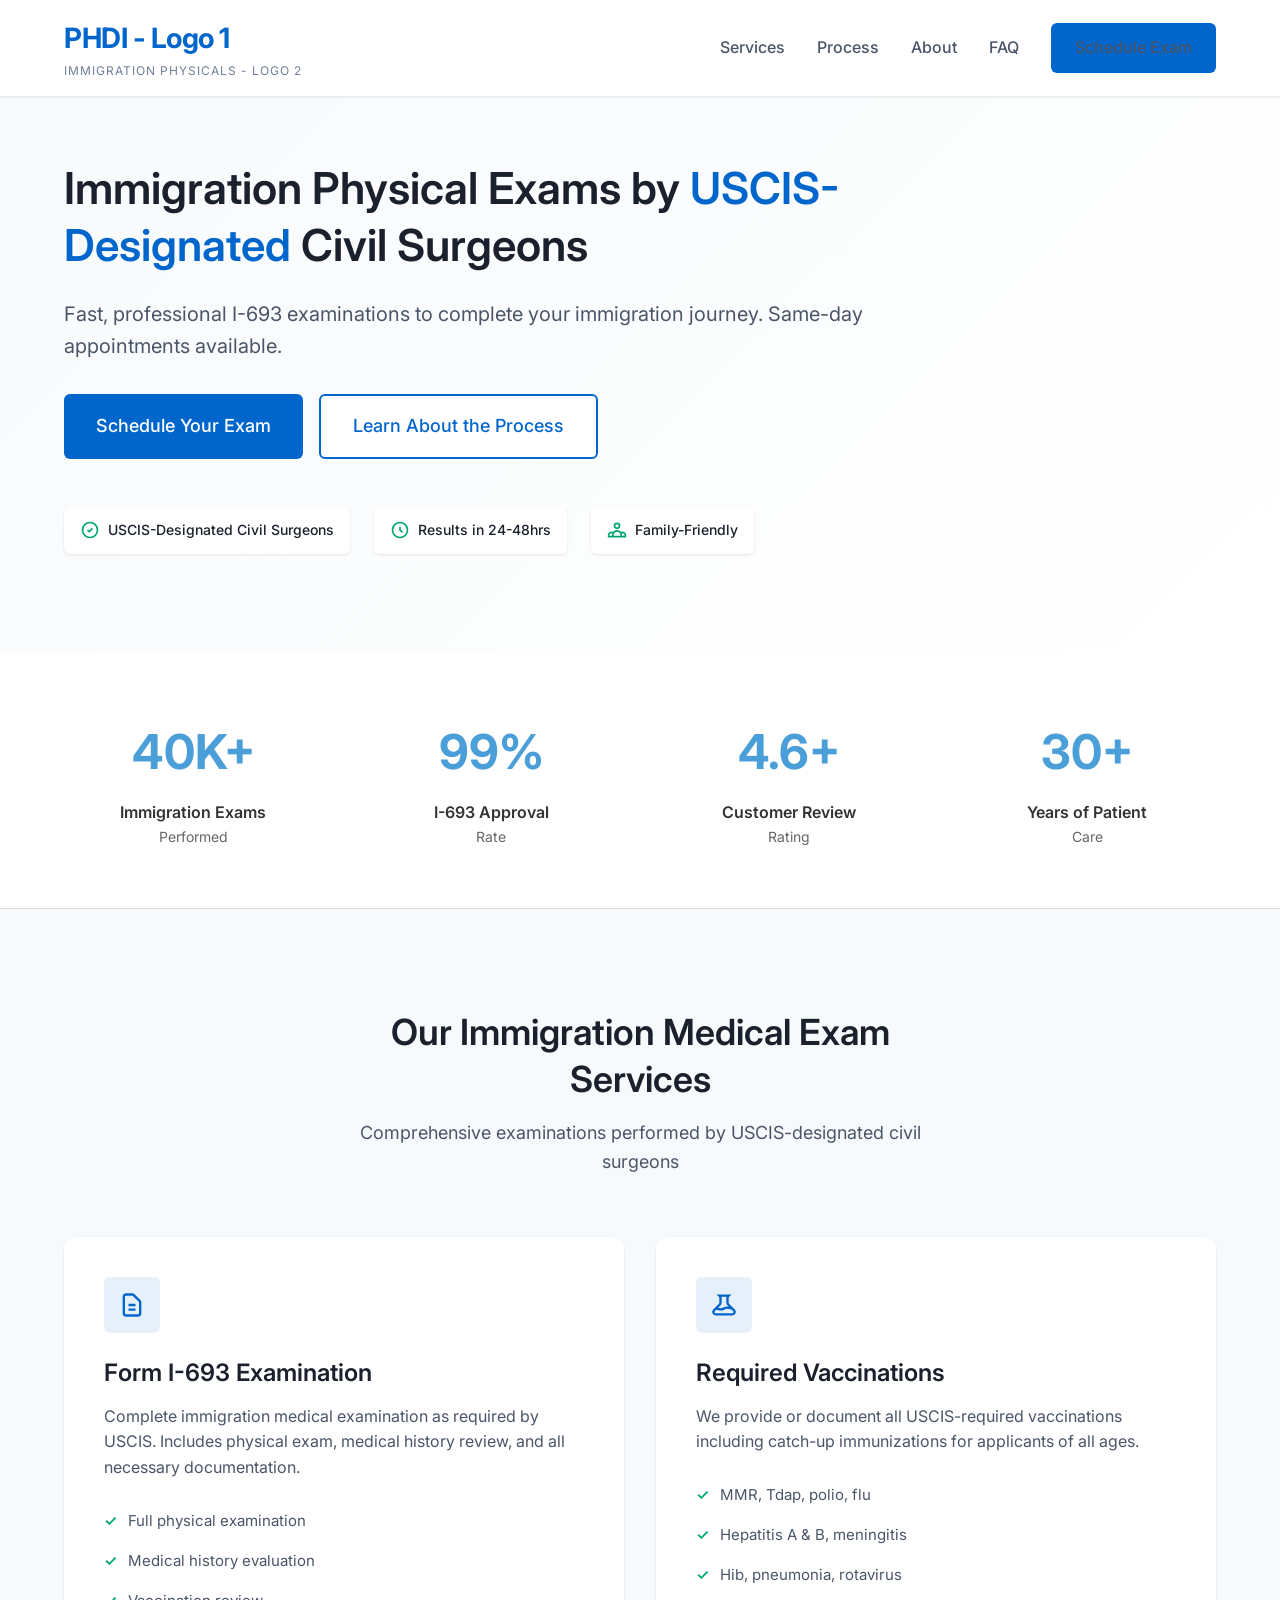
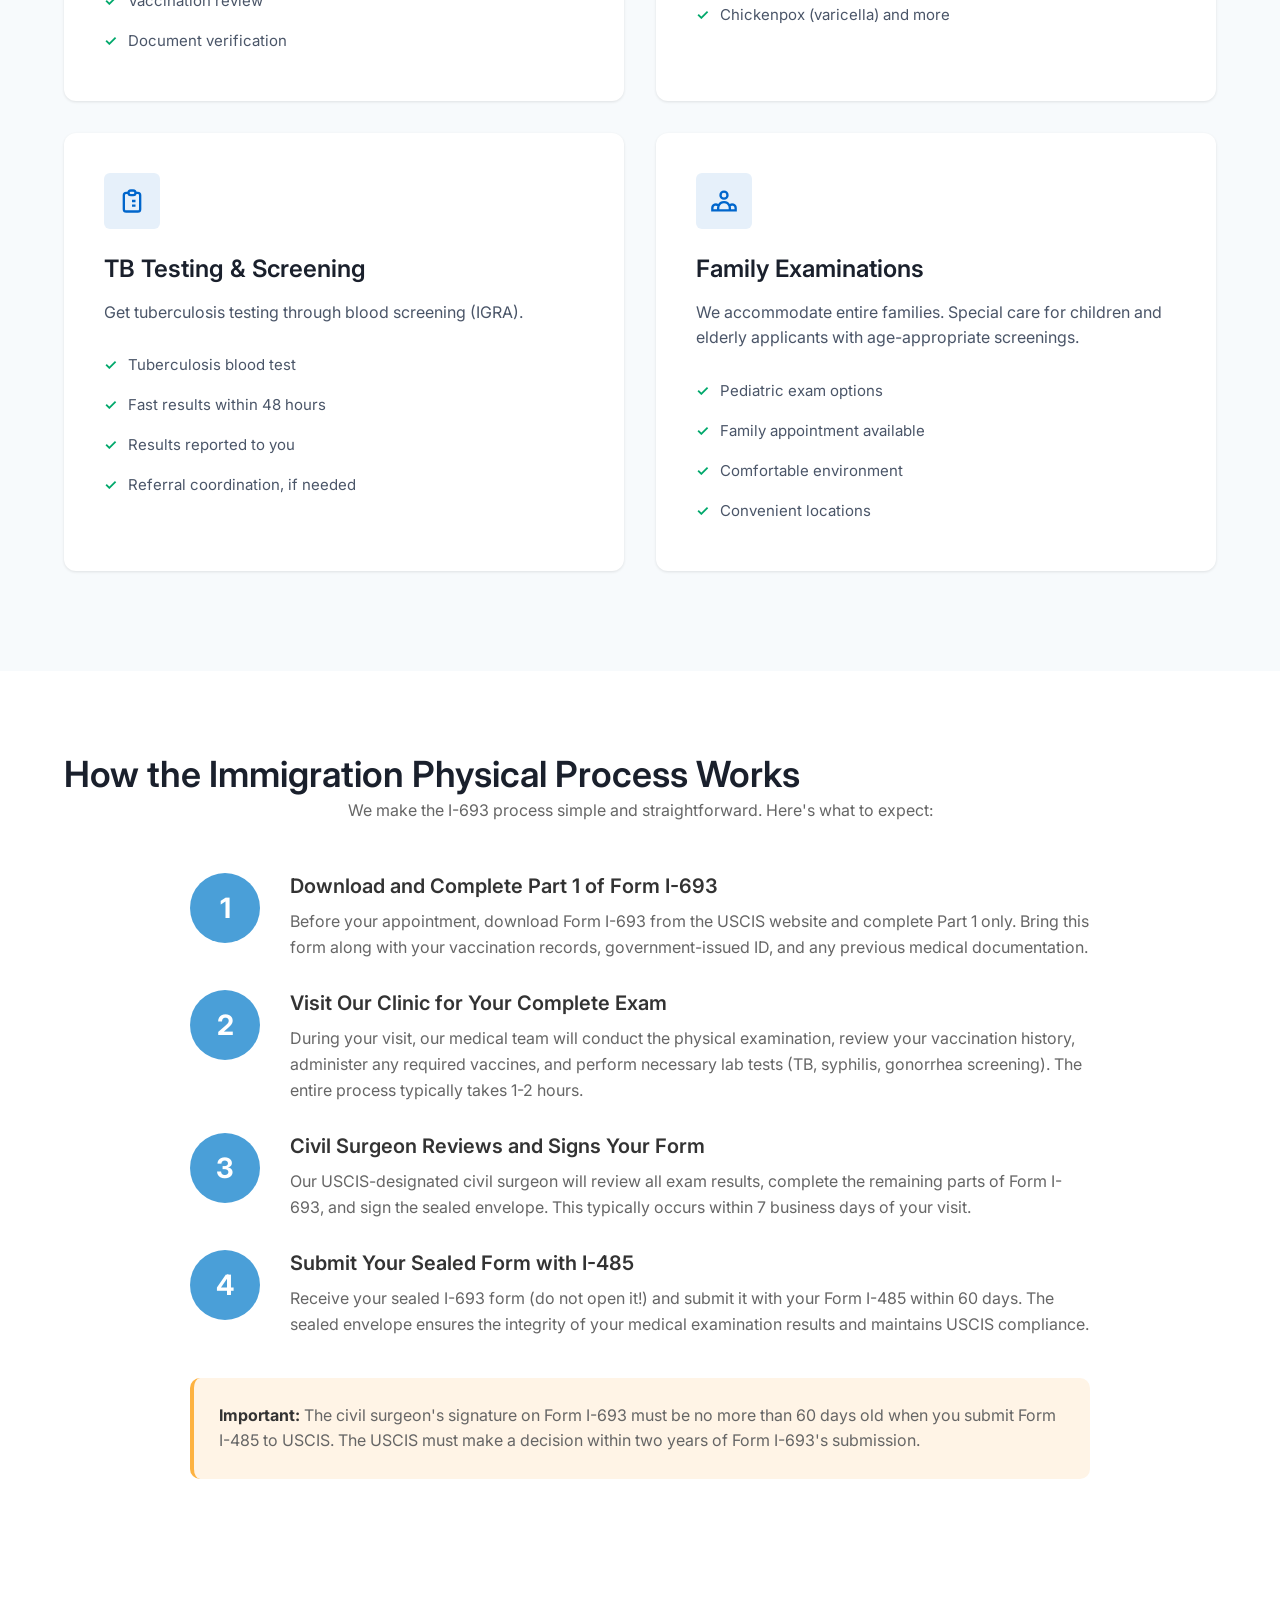
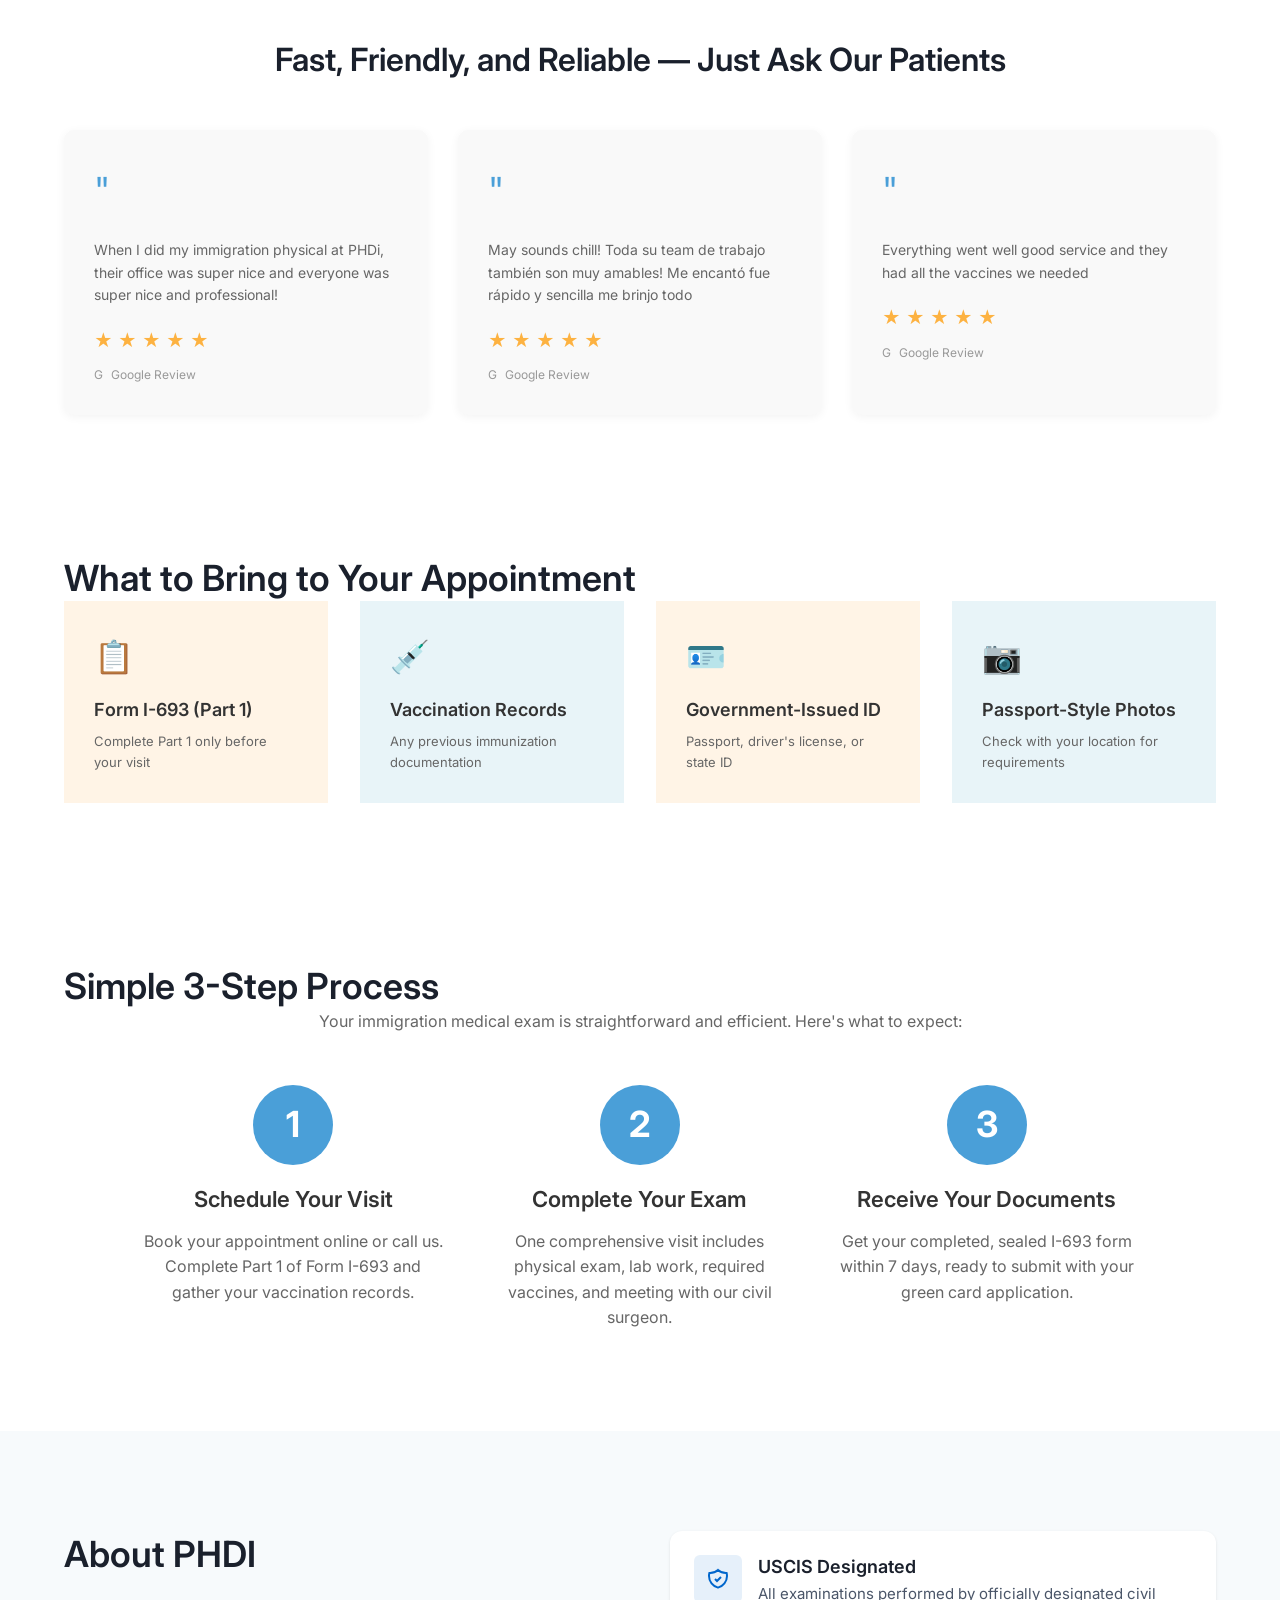
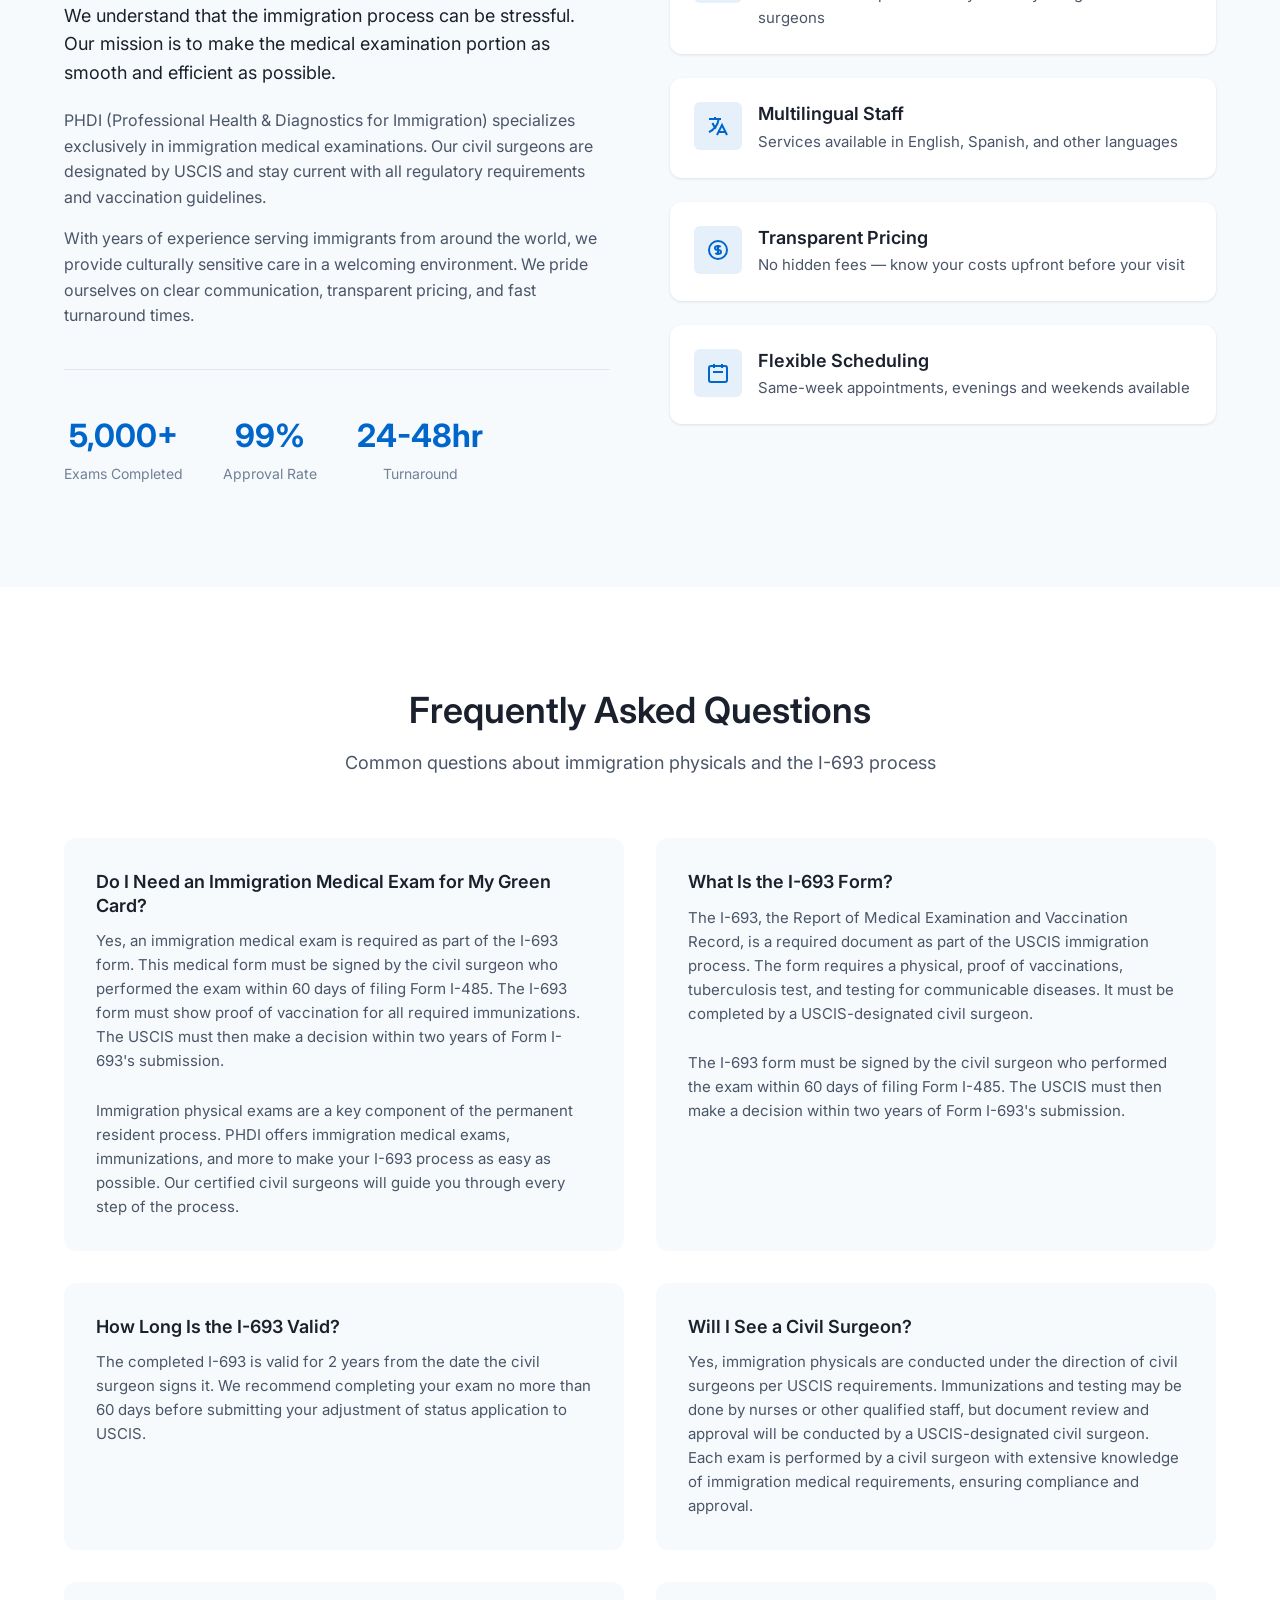
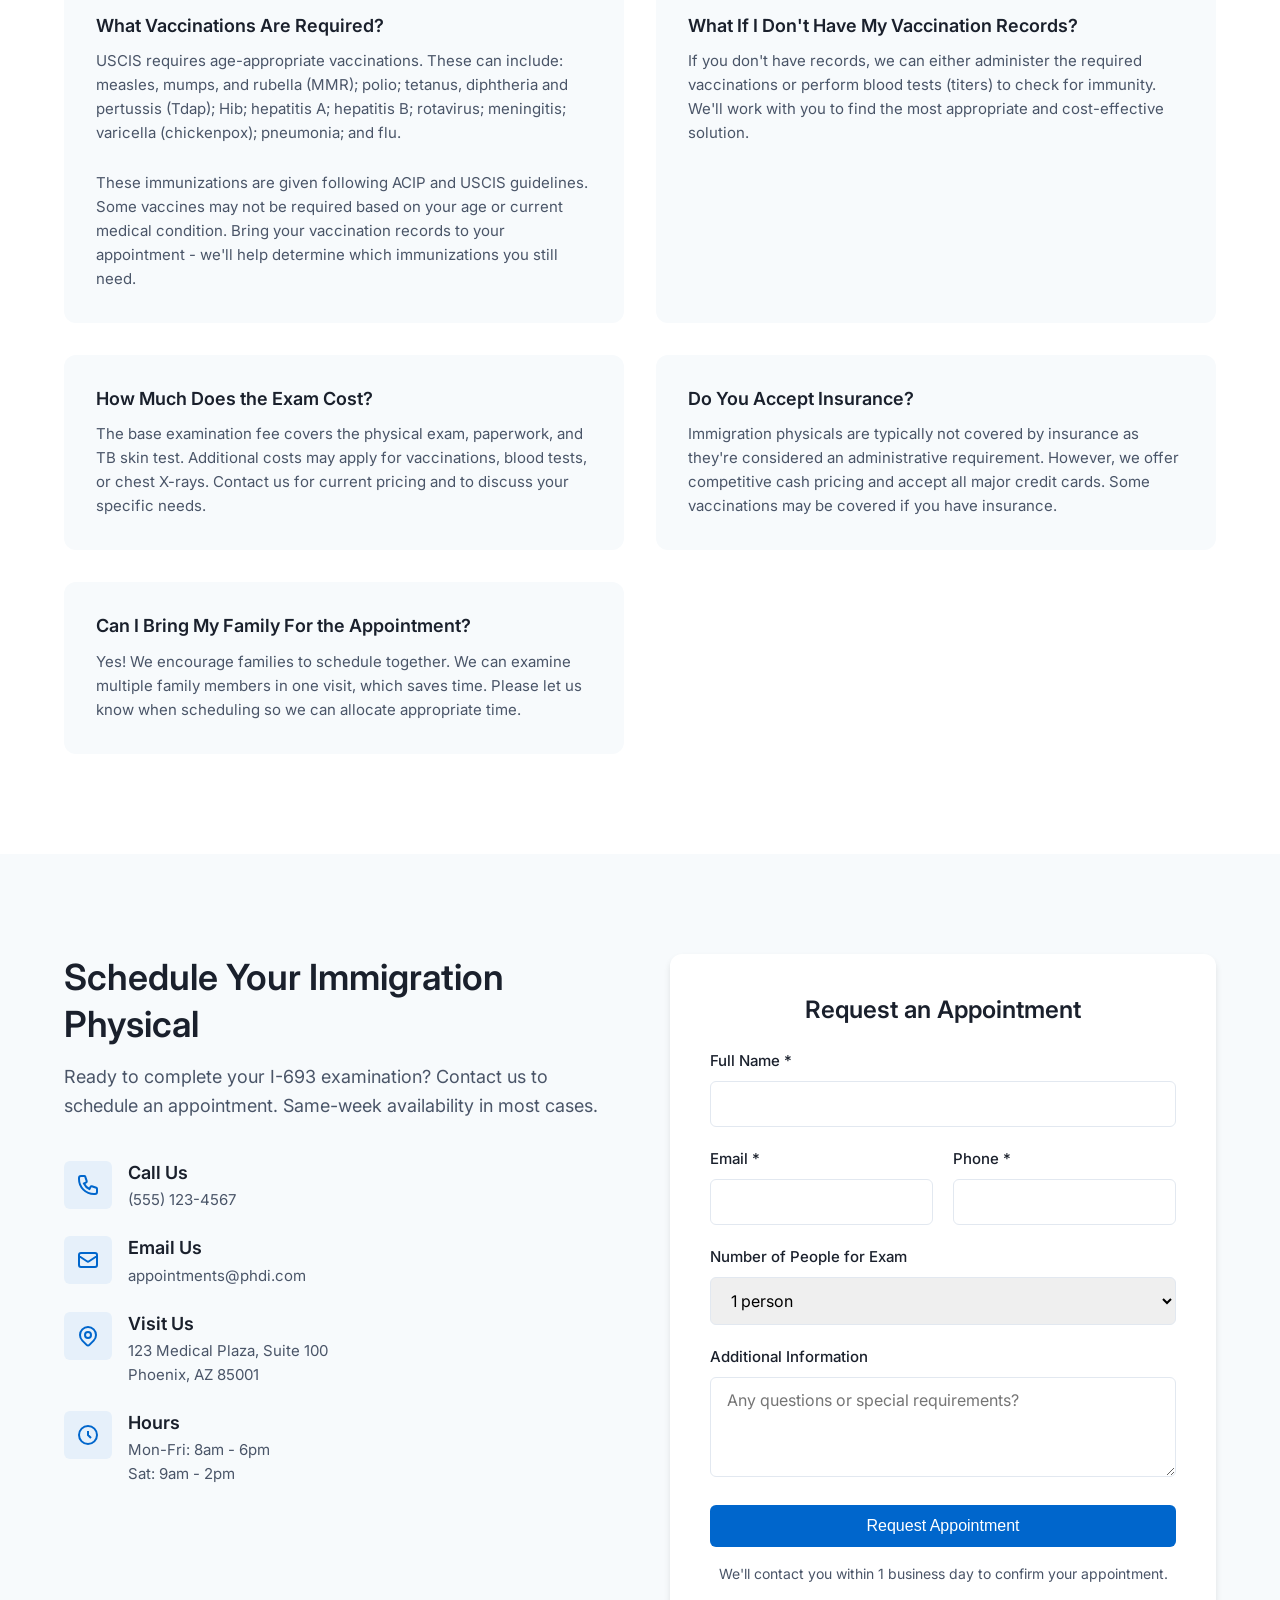
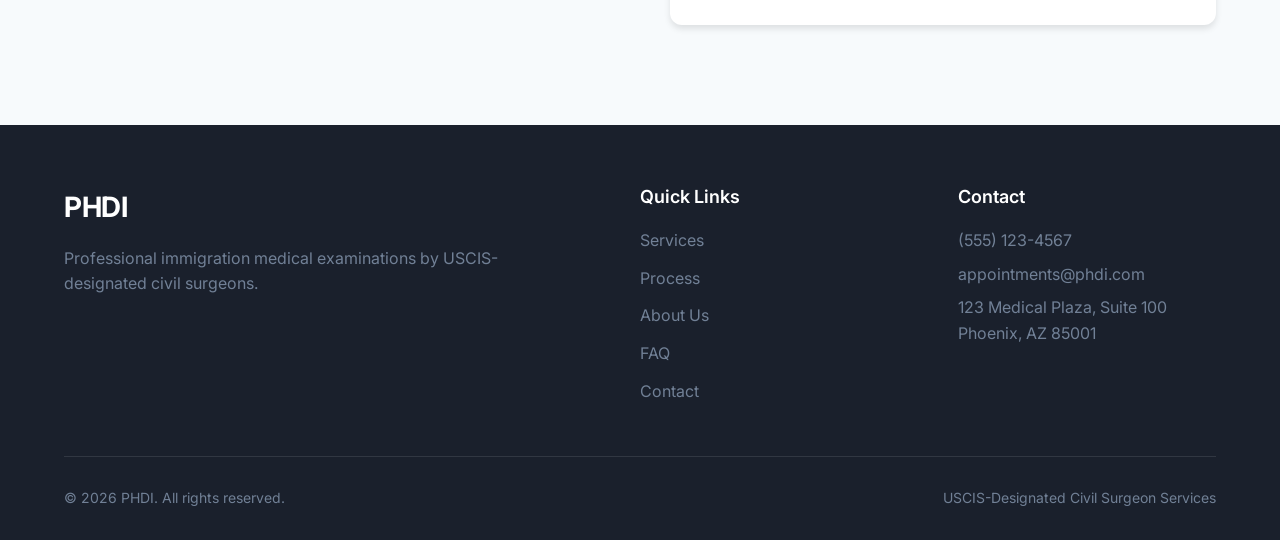
==== commit e0a1f2f7: "Update index.html" ====
--- a/index.html
+++ b/index.html
@@ -416,13 +416,13 @@
 				
                 <div class="faq-item">
                     <h3>Do I Need an Immigration Medical Exam for My Green Card?</h3>
-                    <p>Yes, an immigration medical exam is required as part of the I-693 form. This medical form must be signed by the civil surgeon who performed the exam within 60 days of filing Form I-485. The I-693 form must show proof of vaccination for all required immunizations. The USCIS must then make a decision within two years of Form I-693's submission.</p>
+                    <p>Yes, an immigration medical exam is required as part of the I-693 form. This medical form must be signed by the civil surgeon who performed the exam within 60 days of filing Form I-485. The I-693 form must show proof of vaccination for all required immunizations. The USCIS must then make a decision within two years of Form I-693's submission.</p>&nbsp;
                     <p>Immigration physical exams are a key component of the permanent resident process. PHDI offers immigration medical exams, immunizations, and more to make your I-693 process as easy as possible. Our certified civil surgeons will guide you through every step of the process.</p>
                 </div>
 				
 				<div class="faq-item">
                     <h3>What Is the I-693 Form?</h3>
-                    <p>The I-693, the Report of Medical Examination and Vaccination Record, is a required document as part of the USCIS immigration process. The form requires a physical, proof of vaccinations, tuberculosis test, and testing for communicable diseases. It must be completed by a USCIS-designated civil surgeon.</p>
+                    <p>The I-693, the Report of Medical Examination and Vaccination Record, is a required document as part of the USCIS immigration process. The form requires a physical, proof of vaccinations, tuberculosis test, and testing for communicable diseases. It must be completed by a USCIS-designated civil surgeon.</p>&nbsp;
                     <p>The I-693 form must be signed by the civil surgeon who performed the exam within 60 days of filing Form I-485. The USCIS must then make a decision within two years of Form I-693's submission.</p>
                 </div>
 				
@@ -438,7 +438,7 @@
 				
                 <div class="faq-item">
                     <h3>What Vaccinations Are Required?</h3>
-                    <p>USCIS requires age-appropriate vaccinations. These can include: measles, mumps, and rubella (MMR); polio; tetanus, diphtheria and pertussis (Tdap); Hib; hepatitis A; hepatitis B; rotavirus; meningitis; varicella (chickenpox); pneumonia; and flu.</p>
+                    <p>USCIS requires age-appropriate vaccinations. These can include: measles, mumps, and rubella (MMR); polio; tetanus, diphtheria and pertussis (Tdap); Hib; hepatitis A; hepatitis B; rotavirus; meningitis; varicella (chickenpox); pneumonia; and flu.</p>&nbsp;
 					<p>These immunizations are given following ACIP and USCIS guidelines. Some vaccines may not be required based on your age or current medical condition. Bring your vaccination records to your appointment - we'll help determine which immunizations you still need.</p>
                 </div>
 				
